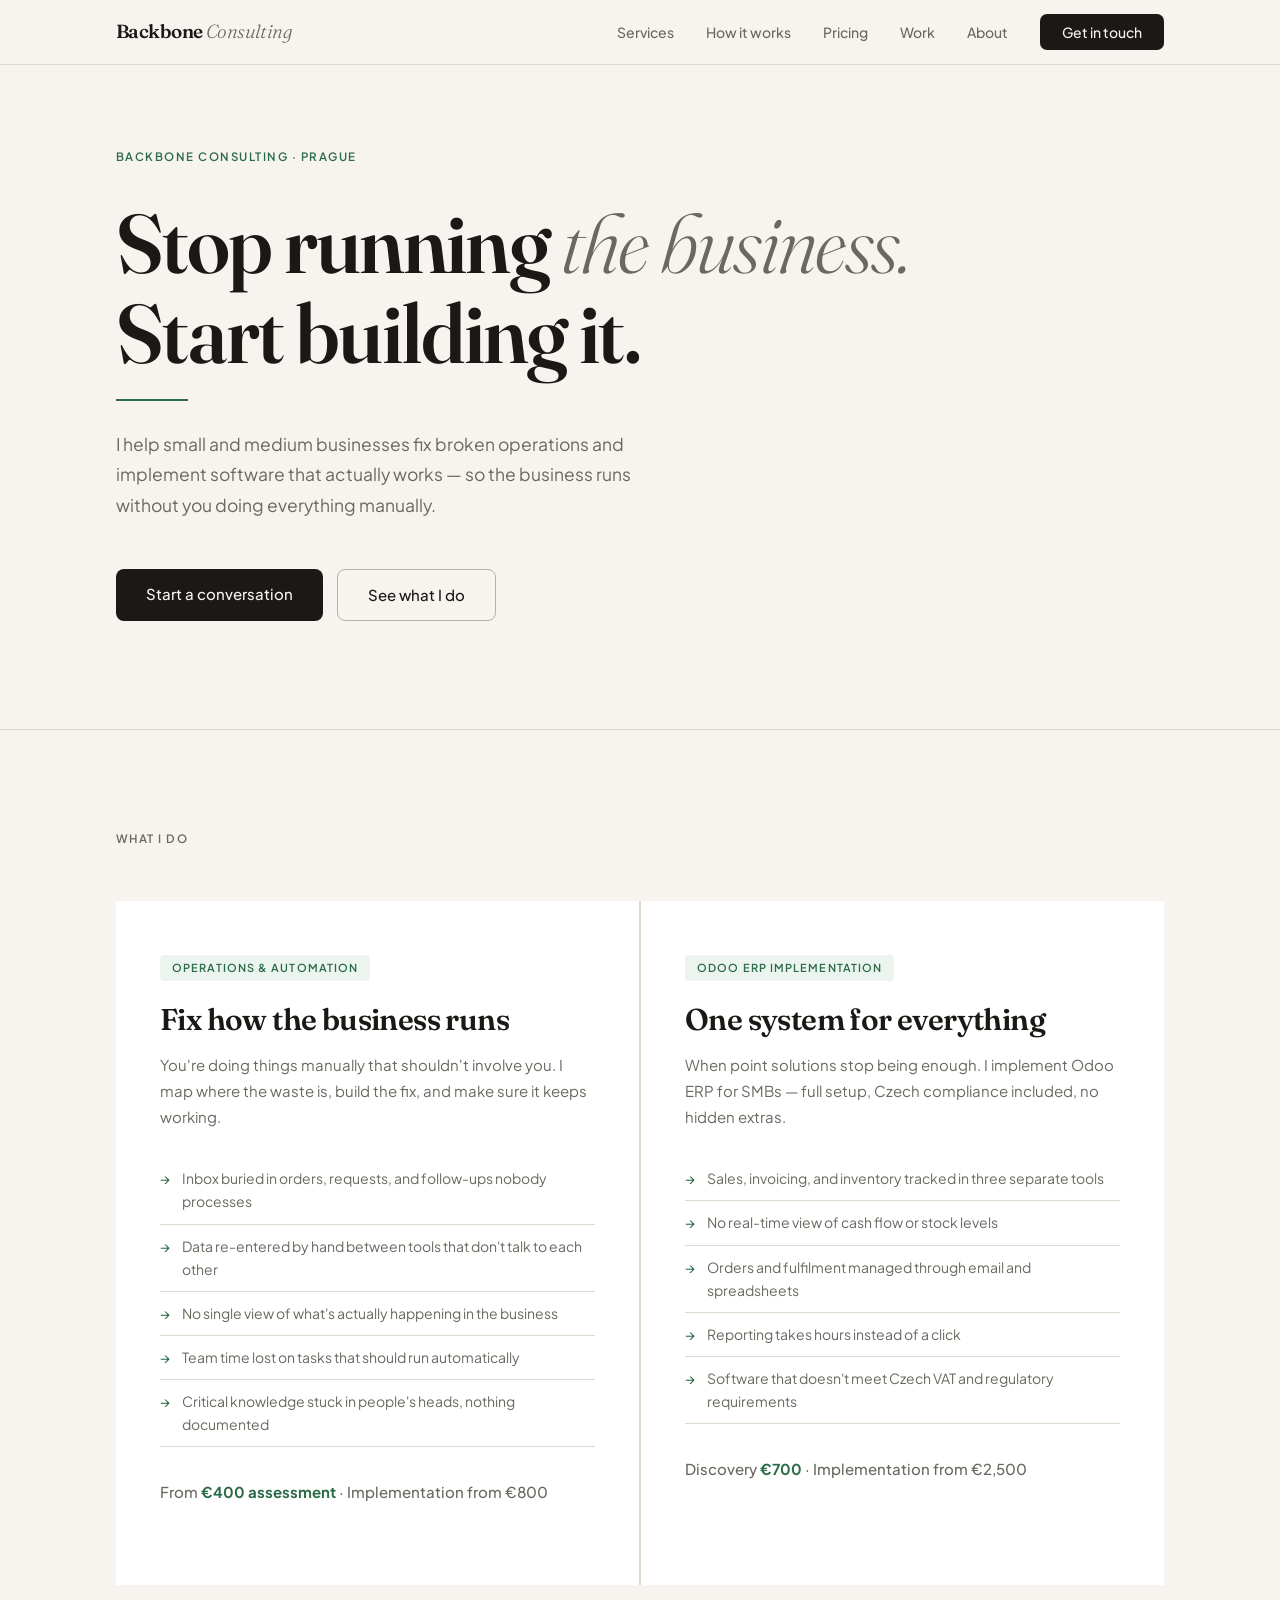
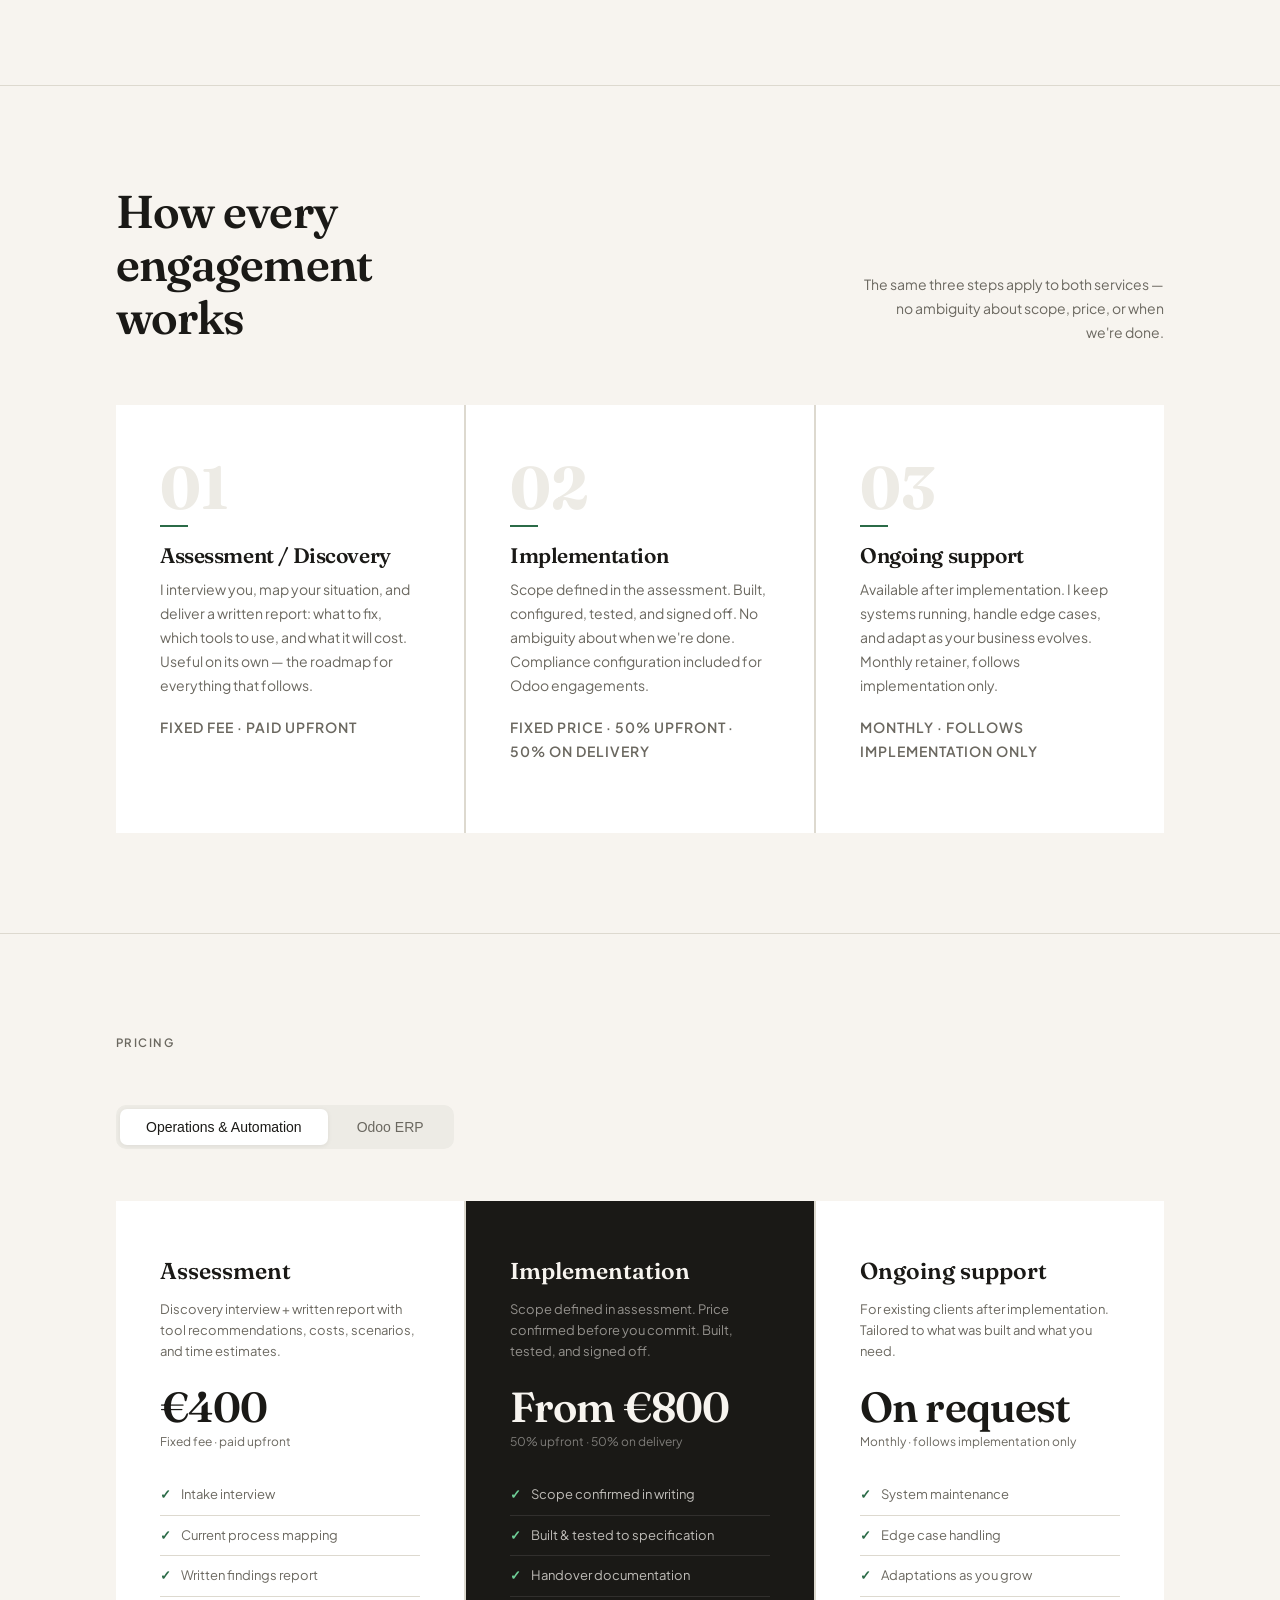
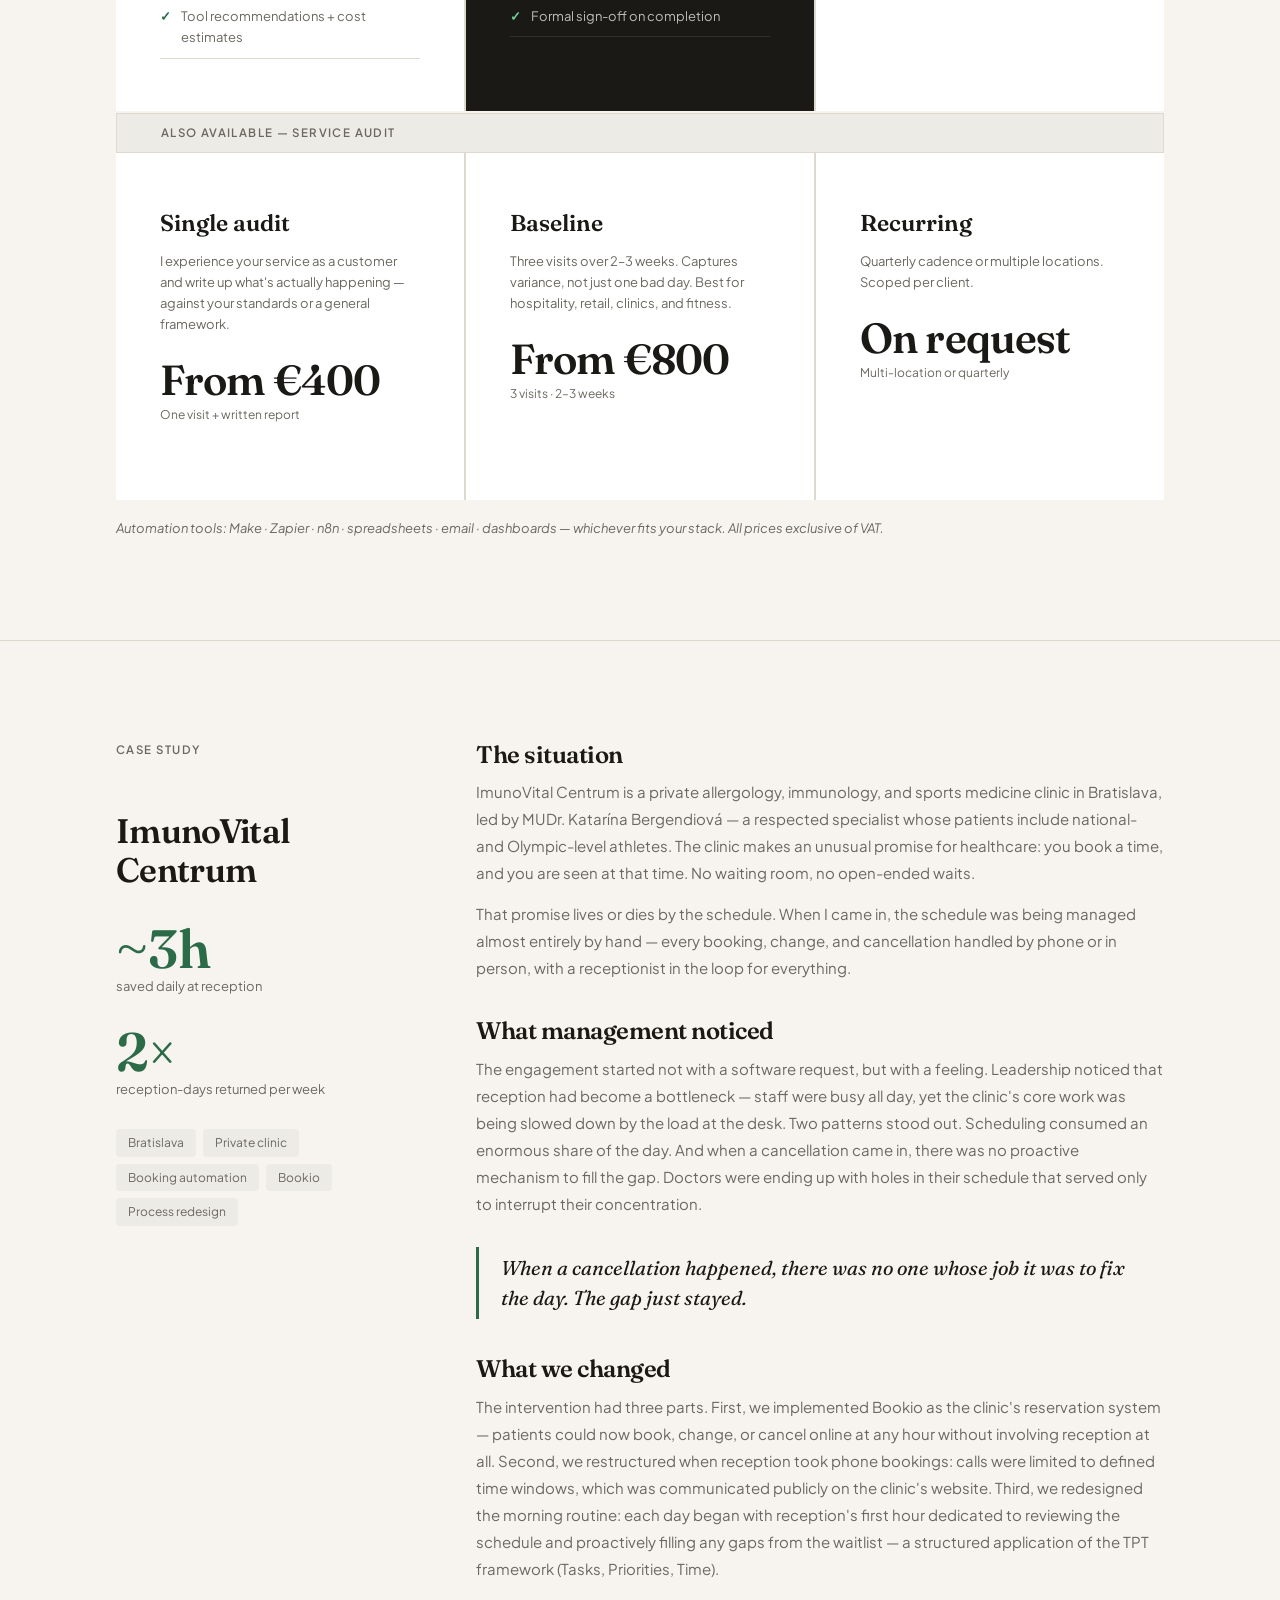
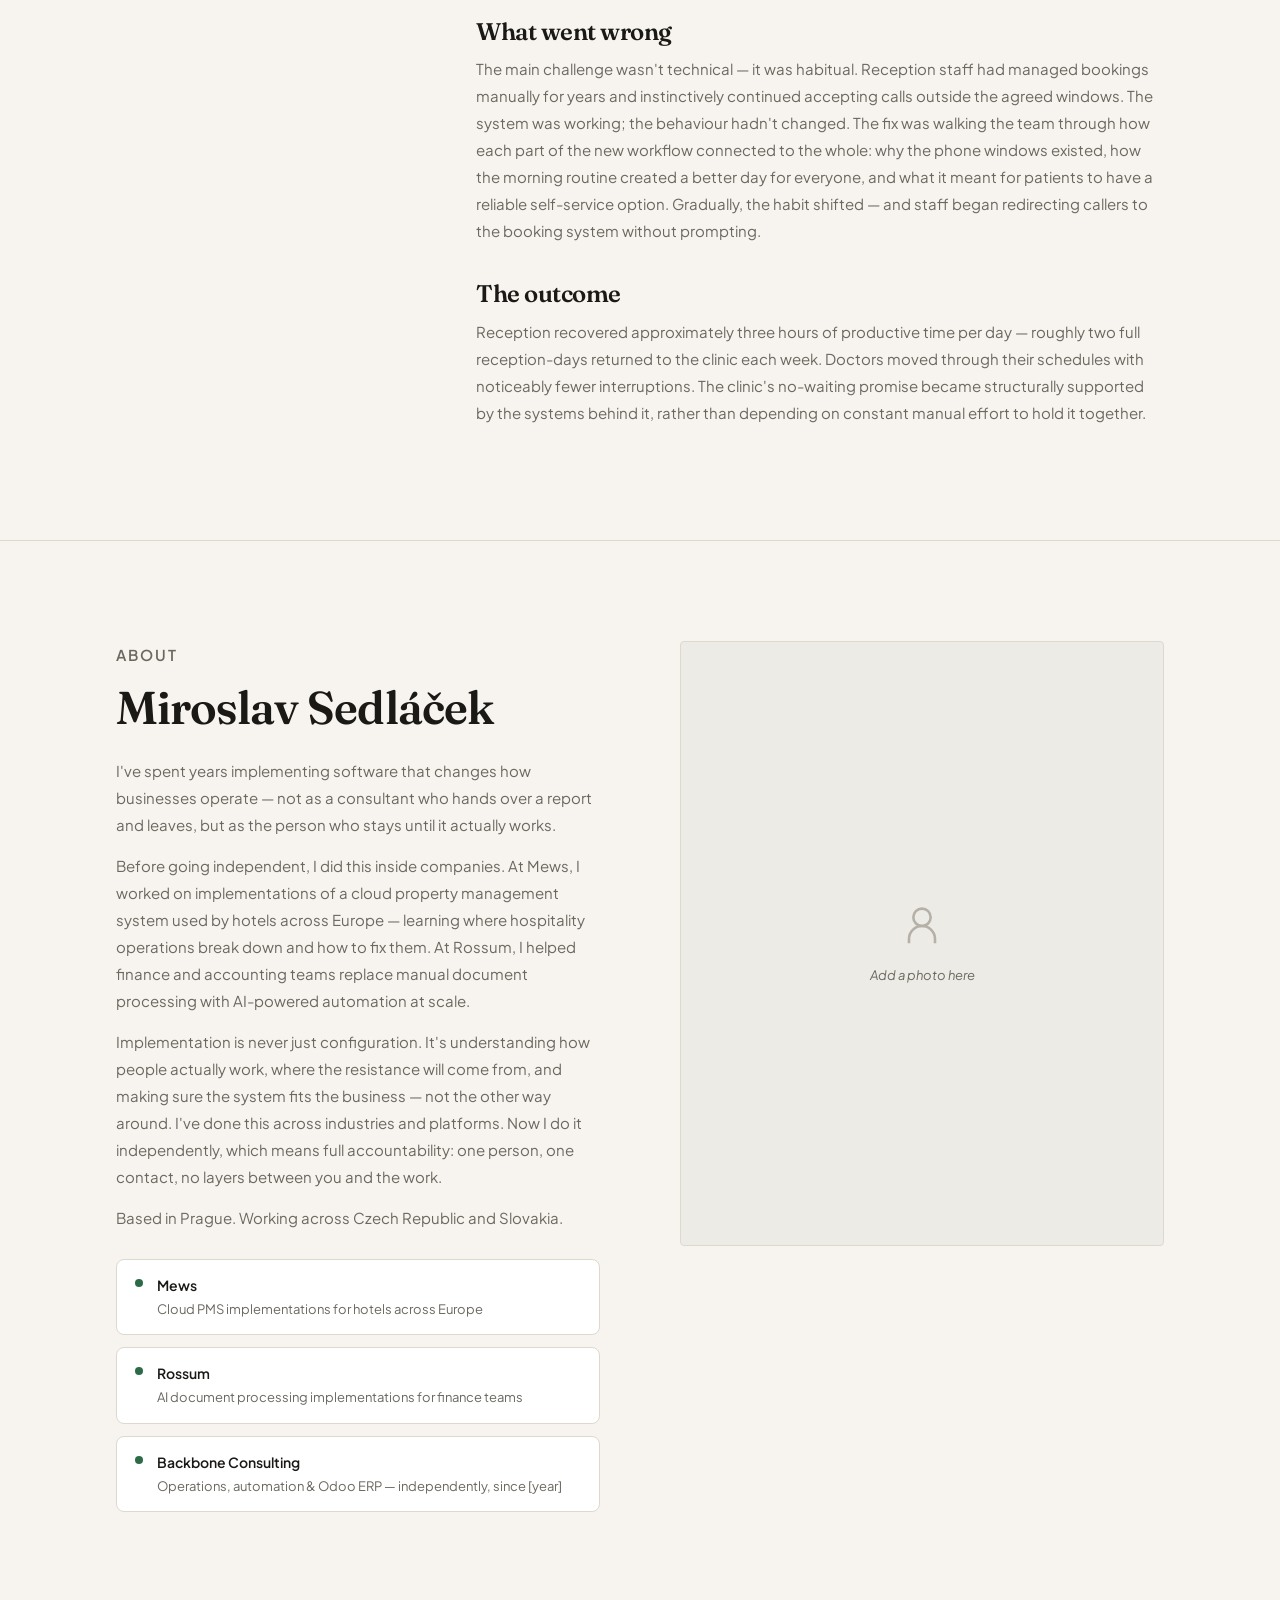
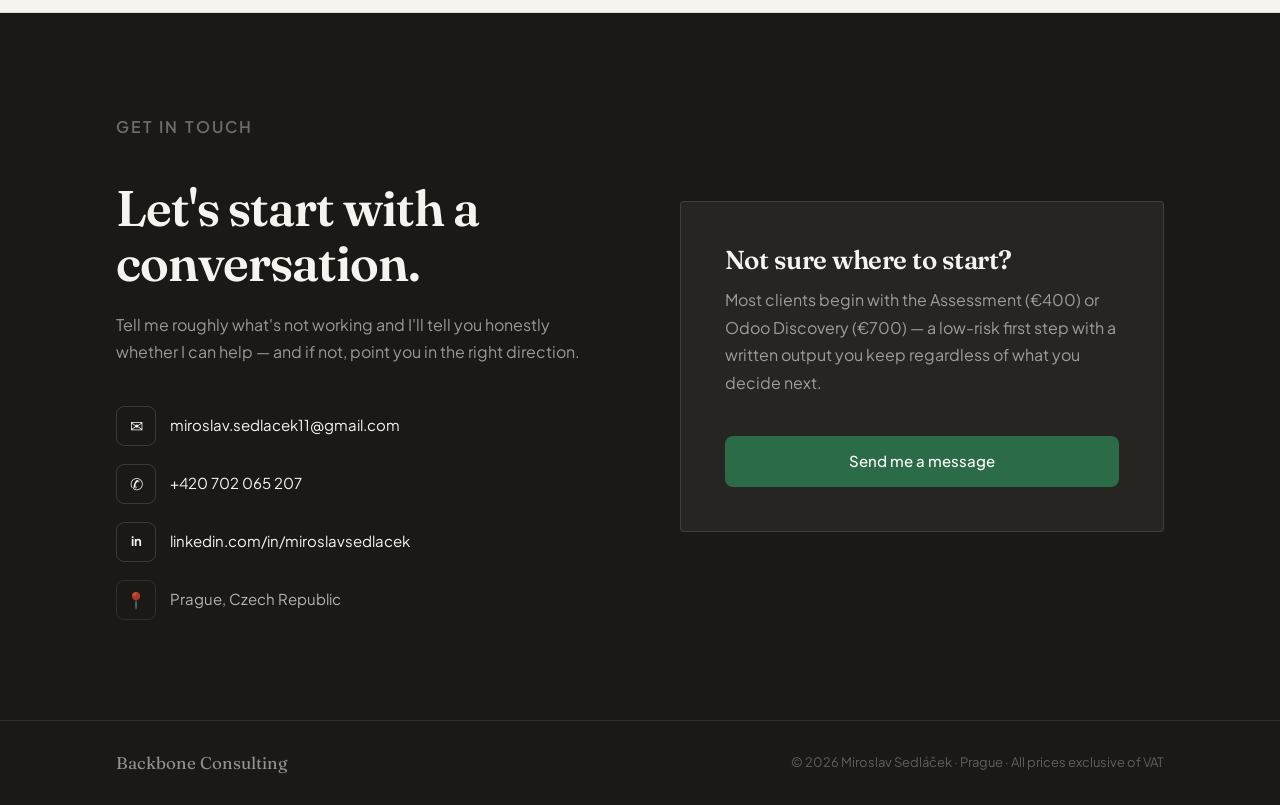
==== index.html @ 85d680ee "initial site" ====
<!DOCTYPE html>
<html lang="en">
<head>
  <meta charset="UTF-8">
  <meta name="viewport" content="width=device-width, initial-scale=1.0">
  <title>Backbone Consulting — Operations & Odoo ERP | Prague</title>
  <meta name="description" content="Miroslav Sedláček helps small and medium businesses fix broken operations and implement Odoo ERP. Prague-based, fixed pricing, full accountability.">
  <meta name="keywords" content="Odoo implementace, Odoo ERP, Praha, automation consulting, business operations, Czech Republic">

  <link rel="preconnect" href="https://fonts.googleapis.com">
  <link rel="preconnect" href="https://fonts.gstatic.com" crossorigin>
  <link href="https://fonts.googleapis.com/css2?family=Fraunces:ital,opsz,wght@0,9..144,300;0,9..144,400;0,9..144,600;0,9..144,700;1,9..144,300;1,9..144,400&family=Plus+Jakarta+Sans:wght@300;400;500;600&display=swap" rel="stylesheet">

  <style>
    :root {
      --bg:            #F7F4EF;
      --surface:       #FFFFFF;
      --surface-alt:   #EDEBE5;
      --text:          #1A1916;
      --text-muted:    #6B6860;
      --accent:        #2B6B47;
      --accent-dark:   #1E4E33;
      --accent-light:  #EBF4EF;
      --border:        #DDD9CF;
      --border-strong: #B5B1A8;
    }

    *, *::before, *::after { box-sizing: border-box; margin: 0; padding: 0; }
    html { scroll-behavior: smooth; }

    body {
      font-family: 'Plus Jakarta Sans', sans-serif;
      background: var(--bg);
      color: var(--text);
      font-size: 16px;
      line-height: 1.65;
      -webkit-font-smoothing: antialiased;
    }

    h1, h2, h3, h4 {
      font-family: 'Fraunces', Georgia, serif;
      font-weight: 600;
      line-height: 1.15;
      letter-spacing: -0.02em;
    }

    a { color: inherit; text-decoration: none; }

    .container {
      max-width: 1120px;
      margin: 0 auto;
      padding: 0 36px;
    }

    /* ── NAV ── */
    nav {
      position: fixed;
      top: 0; left: 0; right: 0;
      z-index: 200;
      background: rgba(247,244,239,0.9);
      backdrop-filter: blur(14px);
      -webkit-backdrop-filter: blur(14px);
      border-bottom: 1px solid var(--border);
    }
    .nav-inner {
      display: flex;
      align-items: center;
      justify-content: space-between;
      height: 64px;
    }
    .nav-logo {
      font-family: 'Fraunces', serif;
      font-size: 19px;
      font-weight: 600;
      letter-spacing: -0.03em;
    }
    .nav-logo em {
      font-style: italic;
      font-weight: 300;
      color: var(--text-muted);
    }
    .nav-links {
      display: flex;
      align-items: center;
      gap: 32px;
      list-style: none;
    }
    .nav-links a {
      font-size: 14px;
      font-weight: 500;
      color: var(--text-muted);
      transition: color .18s;
    }
    .nav-links a:hover { color: var(--accent); }
    .nav-cta {
      background: var(--text);
      color: var(--bg) !important;
      padding: 9px 22px;
      border-radius: 7px;
      font-weight: 500 !important;
      transition: background .18s !important;
    }
    .nav-cta:hover { background: var(--accent) !important; color: #fff !important; }

    /* ── HERO ── */
    .hero {
      padding: 148px 0 108px;
    }
    .eyebrow {
      font-size: 11.5px;
      font-weight: 600;
      letter-spacing: .13em;
      text-transform: uppercase;
      color: var(--accent);
      margin-bottom: 32px;
    }
    .hero h1 {
      font-size: clamp(46px, 6.5vw, 84px);
      max-width: 860px;
      margin-bottom: 20px;
      line-height: 1.08;
    }
    .hero h1 em {
      font-style: italic;
      font-weight: 300;
      color: var(--text-muted);
    }
    .hero-rule {
      width: 72px; height: 2px;
      background: var(--accent);
      margin-bottom: 28px;
    }
    .hero-sub {
      font-size: 17.5px;
      color: var(--text-muted);
      max-width: 560px;
      line-height: 1.75;
      margin-bottom: 48px;
    }
    .hero-actions { display: flex; gap: 14px; flex-wrap: wrap; }

    .btn {
      display: inline-block;
      padding: 13px 30px;
      border-radius: 8px;
      font-size: 15px;
      font-weight: 500;
      transition: transform .15s, background .18s, border-color .18s, color .18s;
    }
    .btn:hover { transform: translateY(-1px); }
    .btn-dark {
      background: var(--text);
      color: var(--bg);
    }
    .btn-dark:hover { background: var(--accent); color: #fff; }
    .btn-outline {
      border: 1px solid var(--border-strong);
      color: var(--text);
    }
    .btn-outline:hover { border-color: var(--accent); color: var(--accent); }

    /* ── SECTION HELPERS ── */
    .section { padding: 100px 0; border-top: 1px solid var(--border); }
    .section-label {
      font-size: 11.5px;
      font-weight: 600;
      letter-spacing: .13em;
      text-transform: uppercase;
      color: var(--text-muted);
      margin-bottom: 52px;
    }
    .grid-line {
      display: grid;
      gap: 2px;
      background: var(--border);
    }
    .cell {
      background: var(--surface);
      padding: 52px 44px;
    }

    /* ── SERVICES ── */
    .services-grid { grid-template-columns: 1fr 1fr; }

    .service-badge {
      display: inline-block;
      font-size: 11px;
      font-weight: 600;
      letter-spacing: .1em;
      text-transform: uppercase;
      color: var(--accent);
      background: var(--accent-light);
      padding: 4px 12px;
      border-radius: 4px;
      margin-bottom: 22px;
    }
    .service-card h2 {
      font-size: 30px;
      margin-bottom: 14px;
    }
    .service-card > p {
      color: var(--text-muted);
      font-size: 15px;
      line-height: 1.72;
      margin-bottom: 28px;
    }
    .problem-list { list-style: none; margin-bottom: 32px; }
    .problem-list li {
      font-size: 14px;
      color: var(--text-muted);
      padding: 10px 0;
      border-bottom: 1px solid var(--border);
      display: flex;
      gap: 12px;
    }
    .problem-list li::before {
      content: '→';
      color: var(--accent);
      flex-shrink: 0;
    }
    .service-from {
      font-size: 15px;
      font-weight: 500;
    }
    .service-from strong { color: var(--accent); }

    /* ── HOW ── */
    .how-header {
      display: flex;
      justify-content: space-between;
      align-items: flex-end;
      margin-bottom: 60px;
      gap: 48px;
    }
    .how-header h2 { font-size: 46px; max-width: 380px; }
    .how-header p {
      font-size: 14px;
      color: var(--text-muted);
      max-width: 300px;
      text-align: right;
      line-height: 1.7;
    }
    .steps-grid { grid-template-columns: repeat(3, 1fr); }
    .step-num {
      font-family: 'Fraunces', serif;
      font-size: 60px;
      font-weight: 700;
      color: var(--surface-alt);
      line-height: 1;
      margin-bottom: 20px;
      position: relative;
    }
    .step-num::after {
      content: '';
      position: absolute;
      bottom: -10px; left: 0;
      width: 28px; height: 2px;
      background: var(--accent);
    }
    .step h3 { font-size: 21px; margin: 26px 0 10px; }
    .step p { font-size: 14px; color: var(--text-muted); line-height: 1.72; margin-bottom: 18px; }
    .step-meta {
      font-size: 11.5px;
      font-weight: 600;
      letter-spacing: .07em;
      text-transform: uppercase;
      color: var(--accent);
    }

    /* ── PRICING ── */
    .tabs {
      display: flex;
      gap: 3px;
      background: var(--surface-alt);
      padding: 4px;
      border-radius: 10px;
      width: fit-content;
      margin-bottom: 52px;
    }
    .tab {
      padding: 10px 26px;
      border-radius: 7px;
      font-size: 14px;
      font-weight: 500;
      cursor: pointer;
      border: none;
      background: transparent;
      color: var(--text-muted);
      transition: all .18s;
    }
    .tab.active {
      background: var(--surface);
      color: var(--text);
      box-shadow: 0 1px 5px rgba(0,0,0,.07);
    }
    .panel { display: none; }
    .panel.active { display: block; }

    /* Automation pricing */
    .auto-grid { grid-template-columns: repeat(3, 1fr); }
    .price-card-name {
      font-family: 'Fraunces', serif;
      font-size: 23px;
      font-weight: 600;
      margin-bottom: 8px;
    }
    .price-card-sub {
      font-size: 13px;
      color: var(--text-muted);
      line-height: 1.6;
      margin-bottom: 24px;
    }
    .price-big {
      font-family: 'Fraunces', serif;
      font-size: 42px;
      font-weight: 600;
      letter-spacing: -.02em;
      line-height: 1;
      margin-bottom: 4px;
    }
    .price-fine {
      font-size: 12px;
      color: var(--text-muted);
      margin-bottom: 24px;
    }
    .incl-list { list-style: none; font-size: 13px; }
    .incl-list li {
      padding: 9px 0;
      border-bottom: 1px solid var(--border);
      display: flex;
      gap: 10px;
      color: var(--text-muted);
    }
    .incl-list li::before {
      content: '✓';
      color: var(--accent);
      font-weight: 700;
      flex-shrink: 0;
    }
    /* Featured card (dark) */
    .card-dark {
      background: var(--text);
      color: var(--bg);
    }
    .card-dark .price-card-sub { color: rgba(247,244,239,.55); }
    .card-dark .price-fine { color: rgba(247,244,239,.45); }
    .card-dark .incl-list li { color: rgba(247,244,239,.75); border-color: rgba(247,244,239,.1); }
    .card-dark .incl-list li::before { color: #6FCF97; }

    /* Sub-section label strip */
    .strip {
      background: var(--surface-alt);
      padding: 10px 0 10px 44px;
      font-size: 11.5px;
      font-weight: 600;
      letter-spacing: .12em;
      text-transform: uppercase;
      color: var(--text-muted);
      border: 1px solid var(--border);
    }
    .strip + .grid-line { border-top: none; }

    /* Audit */
    .audit-grid { grid-template-columns: repeat(3, 1fr); }
    .audit-foot {
      font-size: 13px;
      color: var(--text-muted);
      font-style: italic;
      margin-top: 18px;
    }

    /* Odoo */
    .discovery-box {
      background: var(--surface);
      border: 1px solid var(--border);
      padding: 44px 48px;
      display: grid;
      grid-template-columns: 1fr auto;
      gap: 48px;
      align-items: center;
      margin-bottom: 2px;
    }
    .discovery-box h3 { font-size: 24px; margin-bottom: 10px; }
    .discovery-box p { font-size: 14px; color: var(--text-muted); line-height: 1.7; }
    .discovery-price { text-align: right; white-space: nowrap; }
    .discovery-price .price-big { color: var(--accent); }
    .discovery-credit { font-size: 12px; color: var(--text-muted); font-style: italic; margin-top: 4px; }

    /* Packages */
    .pkg-grid { grid-template-columns: repeat(4, 1fr); }
    .pkg { background: var(--surface); padding: 34px 26px; position: relative; }
    .pkg.popular {
      background: var(--accent);
      color: #fff;
    }
    .popular-pill {
      position: absolute;
      top: -1px; left: 26px;
      font-size: 10px; font-weight: 700;
      letter-spacing: .1em; text-transform: uppercase;
      background: var(--text); color: var(--bg);
      padding: 4px 10px;
    }
    .pkg-name {
      font-family: 'Fraunces', serif;
      font-size: 21px; font-weight: 600;
      margin-bottom: 4px;
    }
    .pkg-meta {
      font-size: 12px;
      color: var(--text-muted);
      margin-bottom: 20px;
    }
    .pkg.popular .pkg-meta { color: rgba(255,255,255,.65); }
    .pkg-price {
      font-family: 'Fraunces', serif;
      font-size: 34px; font-weight: 600;
      letter-spacing: -.02em;
      margin-bottom: 12px;
    }
    .pkg-desc { font-size: 13px; color: var(--text-muted); line-height: 1.62; }
    .pkg.popular .pkg-desc { color: rgba(255,255,255,.8); }

    /* Included */
    .included-box {
      background: var(--surface);
      border: 1px solid var(--border);
      border-top: none;
      padding: 36px 48px;
    }
    .included-box h4 {
      font-size: 11.5px; font-weight: 600;
      letter-spacing: .12em; text-transform: uppercase;
      color: var(--text-muted);
      margin-bottom: 22px;
    }
    .incl-grid { display: grid; grid-template-columns: repeat(3, 1fr); gap: 10px 36px; }
    .incl-item {
      font-size: 13.5px;
      display: flex; gap: 10px;
    }
    .incl-item::before { content: '✓'; color: var(--accent); font-weight: 700; flex-shrink: 0; }

    /* Retainer */
    .retainer-grid { grid-template-columns: repeat(3, 1fr); }
    .retainer-name { font-family: 'Fraunces', serif; font-size: 20px; margin-bottom: 4px; }
    .retainer-hours { font-size: 12px; color: var(--text-muted); margin-bottom: 16px; }
    .retainer-price {
      font-family: 'Fraunces', serif;
      font-size: 30px; font-weight: 600;
      color: var(--accent); line-height: 1;
    }
    .retainer-price sup { font-size: 16px; font-weight: 400; vertical-align: super; }
    .price-footnote {
      font-size: 13px; color: var(--text-muted);
      font-style: italic; margin-top: 18px;
    }

    /* ── CASE STUDY ── */
    .case-inner {
      display: grid;
      grid-template-columns: 280px 1fr;
      gap: 80px;
      align-items: start;
    }
    .case-meta { position: sticky; top: 88px; }
    .case-meta h2 { font-size: 34px; margin-bottom: 32px; }
    .stat-num {
      font-family: 'Fraunces', serif;
      font-size: 54px; font-weight: 600;
      color: var(--accent); line-height: 1;
    }
    .stat-lbl { font-size: 13px; color: var(--text-muted); margin-bottom: 28px; }
    .case-chips { display: flex; flex-wrap: wrap; gap: 7px; margin-top: 28px; }
    .chip {
      font-size: 12px;
      padding: 4px 12px;
      background: var(--surface-alt);
      border-radius: 4px;
      color: var(--text-muted);
    }
    .case-body h3 { font-size: 24px; margin: 36px 0 10px; }
    .case-body h3:first-child { margin-top: 0; }
    .case-body p { font-size: 15px; color: var(--text-muted); line-height: 1.8; margin-bottom: 14px; }
    .pullquote {
      border-left: 3px solid var(--accent);
      padding: 6px 22px;
      margin: 30px 0;
      font-family: 'Fraunces', serif;
      font-size: 20px; font-style: italic;
      color: var(--text); line-height: 1.5;
    }

    /* ── ABOUT ── */
    .about-inner {
      display: grid;
      grid-template-columns: 1fr 1fr;
      gap: 80px;
      align-items: start;
    }
    .about-inner h2 { font-size: 46px; margin-bottom: 22px; }
    .about-inner p { font-size: 15px; color: var(--text-muted); line-height: 1.8; margin-bottom: 14px; }
    .roles { display: flex; flex-direction: column; gap: 12px; margin-top: 28px; }
    .role {
      display: flex; gap: 14px;
      background: var(--surface);
      border: 1px solid var(--border);
      border-radius: 8px;
      padding: 14px 18px;
    }
    .role-dot {
      width: 8px; height: 8px;
      border-radius: 50%;
      background: var(--accent);
      flex-shrink: 0; margin-top: 5px;
    }
    .role-name { font-size: 14px; font-weight: 600; margin-bottom: 2px; }
    .role-desc { font-size: 13px; color: var(--text-muted); }
    .photo-placeholder {
      width: 100%; aspect-ratio: 4/5;
      background: var(--surface-alt);
      border: 1px solid var(--border);
      border-radius: 4px;
      display: flex; flex-direction: column;
      align-items: center; justify-content: center;
      gap: 12px;
    }
    .photo-placeholder p { font-size: 13px; color: var(--text-muted); font-style: italic; margin: 0; }

    /* ── CONTACT ── */
    .contact-section {
      padding: 100px 0;
      background: var(--text);
      color: var(--bg);
      border-top: 1px solid var(--border);
    }
    .contact-inner {
      display: grid;
      grid-template-columns: 1fr 1fr;
      gap: 80px;
    }
    .contact-inner h2 {
      font-size: 50px;
      color: var(--bg);
      margin-bottom: 20px;
      line-height: 1.1;
    }
    .contact-inner > div > p {
      font-size: 16px;
      color: rgba(247,244,239,.58);
      line-height: 1.72;
      margin-bottom: 40px;
    }
    .contact-links { display: flex; flex-direction: column; gap: 18px; }
    .clink {
      display: flex; gap: 14px; align-items: center;
      font-size: 15px; color: var(--bg);
      transition: opacity .18s;
    }
    .clink:hover { opacity: .65; }
    .cicon {
      width: 40px; height: 40px;
      border: 1px solid rgba(247,244,239,.14);
      border-radius: 8px;
      display: flex; align-items: center; justify-content: center;
      font-size: 16px; flex-shrink: 0;
    }
    .contact-cta {
      background: rgba(247,244,239,.055);
      border: 1px solid rgba(247,244,239,.12);
      border-radius: 4px;
      padding: 44px;
      height: fit-content;
      align-self: center;
    }
    .contact-cta h3 {
      font-family: 'Fraunces', serif;
      font-size: 26px; font-weight: 600;
      color: var(--bg); margin-bottom: 10px;
    }
    .contact-cta p {
      font-size: 14px;
      color: rgba(247,244,239,.48);
      line-height: 1.7; margin-bottom: 26px;
    }
    .btn-green {
      display: block;
      background: var(--accent);
      color: #fff;
      padding: 13px 0;
      text-align: center;
      border-radius: 8px;
      font-size: 15px; font-weight: 500;
      transition: background .18s, transform .15s;
    }
    .btn-green:hover { background: #2D8055; transform: translateY(-1px); }

    /* ── FOOTER ── */
    footer {
      background: var(--text);
      border-top: 1px solid rgba(247,244,239,.09);
      padding: 28px 0;
    }
    .footer-inner {
      display: flex;
      justify-content: space-between;
      align-items: center;
    }
    .footer-logo {
      font-family: 'Fraunces', serif;
      font-size: 17px;
      color: rgba(247,244,239,.55);
    }
    .footer-note {
      font-size: 13px;
      color: rgba(247,244,239,.32);
    }

    /* ── REVEAL ── */
    .reveal {
      opacity: 0;
      transform: translateY(22px);
      transition: opacity .55s ease, transform .55s ease;
    }
    .reveal.visible {
      opacity: 1;
      transform: translateY(0);
    }

    /* ── RESPONSIVE ── */
    @media (max-width: 960px) {
      .services-grid, .steps-grid, .auto-grid,
      .pkg-grid, .retainer-grid, .audit-grid { grid-template-columns: 1fr !important; }
      .case-inner, .about-inner, .contact-inner { grid-template-columns: 1fr; }
      .case-meta { position: static; }
      .discovery-box { grid-template-columns: 1fr; gap: 20px; }
      .discovery-price { text-align: left; }
      .incl-grid { grid-template-columns: 1fr 1fr; }
      .how-header { flex-direction: column; align-items: flex-start; }
      .how-header p { text-align: left; }
      nav .nav-links { display: none; }
    }

    @media (max-width: 600px) {
      .container { padding: 0 20px; }
      .hero { padding: 116px 0 80px; }
      .section { padding: 72px 0; }
      .cell { padding: 36px 28px; }
      .incl-grid { grid-template-columns: 1fr; }
    }
  </style>
</head>
<body>

<!-- ══ NAV ══ -->
<nav>
  <div class="container">
    <div class="nav-inner">
      <div class="nav-logo">Backbone <em>Consulting</em></div>
      <ul class="nav-links">
        <li><a href="#services">Services</a></li>
        <li><a href="#how">How it works</a></li>
        <li><a href="#pricing">Pricing</a></li>
        <li><a href="#case-study">Work</a></li>
        <li><a href="#about">About</a></li>
        <li><a href="#contact" class="nav-cta">Get in touch</a></li>
      </ul>
    </div>
  </div>
</nav>


<!-- ══ HERO ══ -->
<section class="hero" id="home">
  <div class="container">
    <p class="eyebrow">Backbone Consulting · Prague</p>
    <h1>Stop running <em>the business.</em><br>Start building it.</h1>
    <div class="hero-rule"></div>
    <p class="hero-sub">I help small and medium businesses fix broken operations and implement software that actually works — so the business runs without you doing everything manually.</p>
    <div class="hero-actions">
      <a href="#contact" class="btn btn-dark">Start a conversation</a>
      <a href="#services" class="btn btn-outline">See what I do</a>
    </div>
  </div>
</section>


<!-- ══ SERVICES ══ -->
<section class="section" id="services">
  <div class="container">
    <p class="section-label">What I do</p>
    <div class="grid-line services-grid">

      <!-- Automation -->
      <div class="cell service-card reveal">
        <span class="service-badge">Operations &amp; Automation</span>
        <h2>Fix how the business runs</h2>
        <p>You're doing things manually that shouldn't involve you. I map where the waste is, build the fix, and make sure it keeps working.</p>
        <ul class="problem-list">
          <li>Inbox buried in orders, requests, and follow-ups nobody processes</li>
          <li>Data re-entered by hand between tools that don't talk to each other</li>
          <li>No single view of what's actually happening in the business</li>
          <li>Team time lost on tasks that should run automatically</li>
          <li>Critical knowledge stuck in people's heads, nothing documented</li>
        </ul>
        <p class="service-from">From <strong>€400 assessment</strong> · Implementation from €800</p>
      </div>

      <!-- Odoo -->
      <div class="cell service-card reveal">
        <span class="service-badge">Odoo ERP Implementation</span>
        <h2>One system for everything</h2>
        <p>When point solutions stop being enough. I implement Odoo ERP for SMBs — full setup, Czech compliance included, no hidden extras.</p>
        <ul class="problem-list">
          <li>Sales, invoicing, and inventory tracked in three separate tools</li>
          <li>No real-time view of cash flow or stock levels</li>
          <li>Orders and fulfilment managed through email and spreadsheets</li>
          <li>Reporting takes hours instead of a click</li>
          <li>Software that doesn't meet Czech VAT and regulatory requirements</li>
        </ul>
        <p class="service-from">Discovery <strong>€700</strong> · Implementation from €2,500</p>
      </div>

    </div>
  </div>
</section>


<!-- ══ HOW IT WORKS ══ -->
<section class="section" id="how">
  <div class="container">
    <div class="how-header">
      <h2>How every engagement works</h2>
      <p>The same three steps apply to both services — no ambiguity about scope, price, or when we're done.</p>
    </div>
    <div class="grid-line steps-grid">
      <div class="cell step reveal">
        <div class="step-num">01</div>
        <h3>Assessment / Discovery</h3>
        <p>I interview you, map your situation, and deliver a written report: what to fix, which tools to use, and what it will cost. Useful on its own — the roadmap for everything that follows.</p>
        <p class="step-meta">Fixed fee · paid upfront</p>
      </div>
      <div class="cell step reveal">
        <div class="step-num">02</div>
        <h3>Implementation</h3>
        <p>Scope defined in the assessment. Built, configured, tested, and signed off. No ambiguity about when we're done. Compliance configuration included for Odoo engagements.</p>
        <p class="step-meta">Fixed price · 50% upfront · 50% on delivery</p>
      </div>
      <div class="cell step reveal">
        <div class="step-num">03</div>
        <h3>Ongoing support</h3>
        <p>Available after implementation. I keep systems running, handle edge cases, and adapt as your business evolves. Monthly retainer, follows implementation only.</p>
        <p class="step-meta">Monthly · follows implementation only</p>
      </div>
    </div>
  </div>
</section>


<!-- ══ PRICING ══ -->
<section class="section" id="pricing">
  <div class="container">
    <p class="section-label">Pricing</p>

    <div class="tabs">
      <button class="tab active" onclick="showTab('auto', this)">Operations &amp; Automation</button>
      <button class="tab" onclick="showTab('odoo', this)">Odoo ERP</button>
    </div>

    <!-- AUTOMATION PANEL -->
    <div class="panel active" id="panel-auto">
      <div class="grid-line auto-grid">
        <div class="cell reveal">
          <div class="price-card-name">Assessment</div>
          <div class="price-card-sub">Discovery interview + written report with tool recommendations, costs, scenarios, and time estimates.</div>
          <div class="price-big">€400</div>
          <div class="price-fine">Fixed fee · paid upfront</div>
          <ul class="incl-list">
            <li>Intake interview</li>
            <li>Current process mapping</li>
            <li>Written findings report</li>
            <li>Tool recommendations + cost estimates</li>
          </ul>
        </div>
        <div class="cell card-dark reveal">
          <div class="price-card-name">Implementation</div>
          <div class="price-card-sub">Scope defined in assessment. Price confirmed before you commit. Built, tested, and signed off.</div>
          <div class="price-big">From €800</div>
          <div class="price-fine">50% upfront · 50% on delivery</div>
          <ul class="incl-list">
            <li>Scope confirmed in writing</li>
            <li>Built &amp; tested to specification</li>
            <li>Handover documentation</li>
            <li>Formal sign-off on completion</li>
          </ul>
        </div>
        <div class="cell reveal">
          <div class="price-card-name">Ongoing support</div>
          <div class="price-card-sub">For existing clients after implementation. Tailored to what was built and what you need.</div>
          <div class="price-big">On request</div>
          <div class="price-fine">Monthly · follows implementation only</div>
          <ul class="incl-list">
            <li>System maintenance</li>
            <li>Edge case handling</li>
            <li>Adaptations as you grow</li>
          </ul>
        </div>
      </div>

      <div style="height:2px;"></div>
      <div class="strip">Also available — Service Audit</div>
      <div class="grid-line audit-grid">
        <div class="cell reveal">
          <div class="price-card-name">Single audit</div>
          <div class="price-card-sub">I experience your service as a customer and write up what's actually happening — against your standards or a general framework.</div>
          <div class="price-big">From €400</div>
          <div class="price-fine">One visit + written report</div>
        </div>
        <div class="cell reveal">
          <div class="price-card-name">Baseline</div>
          <div class="price-card-sub">Three visits over 2–3 weeks. Captures variance, not just one bad day. Best for hospitality, retail, clinics, and fitness.</div>
          <div class="price-big">From €800</div>
          <div class="price-fine">3 visits · 2–3 weeks</div>
        </div>
        <div class="cell reveal">
          <div class="price-card-name">Recurring</div>
          <div class="price-card-sub">Quarterly cadence or multiple locations. Scoped per client.</div>
          <div class="price-big">On request</div>
          <div class="price-fine">Multi-location or quarterly</div>
        </div>
      </div>

      <p class="audit-foot">Automation tools: Make · Zapier · n8n · spreadsheets · email · dashboards — whichever fits your stack. All prices exclusive of VAT.</p>
    </div>

    <!-- ODOO PANEL -->
    <div class="panel" id="panel-odoo">

      <!-- Discovery -->
      <div class="discovery-box reveal">
        <div>
          <span class="service-badge" style="margin-bottom:16px; display:inline-block;">Step 1 — Discovery</span>
          <h3>Process mapping + Odoo recommendation report</h3>
          <p style="margin-top:10px;">Two working sessions with your team · full process map · module selection · regulatory requirements · Odoo licence recommendation · data migration assessment · implementation plan with timeline and total cost. Written report within one week.</p>
        </div>
        <div class="discovery-price">
          <div class="price-big">€700</div>
          <div class="discovery-credit">Credited in full if<br>implementation proceeds</div>
        </div>
      </div>

      <!-- Packages -->
      <div class="strip" style="margin-top:2px;">Step 2 — Implementation packages</div>
      <div class="grid-line pkg-grid">
        <div class="pkg reveal">
          <div class="pkg-name">Starter</div>
          <div class="pkg-meta">~30h · 1–2 modules · up to 5 users</div>
          <div class="pkg-price">€2,500</div>
          <div class="pkg-desc">CRM or invoicing. Proof of concept for businesses stepping up from spreadsheets.</div>
        </div>
        <div class="pkg popular reveal">
          <div class="popular-pill">Most common</div>
          <div class="pkg-name">Standard</div>
          <div class="pkg-meta">~80h · 3–4 modules · up to 15 users</div>
          <div class="pkg-price">€6,500</div>
          <div class="pkg-desc">Sales + invoicing + inventory + accounting. The typical Czech SMB implementation.</div>
        </div>
        <div class="pkg reveal">
          <div class="pkg-name">Advanced</div>
          <div class="pkg-meta">~150h · 5+ modules · up to 30 users</div>
          <div class="pkg-price">€12,000</div>
          <div class="pkg-desc">Multi-department, data migration from existing system, one integration included.</div>
        </div>
        <div class="pkg reveal">
          <div class="pkg-name">Custom</div>
          <div class="pkg-meta">250h+ · complex scope</div>
          <div class="pkg-price">On request</div>
          <div class="pkg-desc">Multi-entity or complex workflows. Discovery required before pricing.</div>
        </div>
      </div>

      <!-- Included -->
      <div class="included-box">
        <h4>Included in every package</h4>
        <div class="incl-grid">
          <div class="incl-item">VAT &amp; regulatory compliance configuration</div>
          <div class="incl-item">Bank &amp; payment format integrations</div>
          <div class="incl-item">Go-live support (first 2 weeks)</div>
          <div class="incl-item">Data import (customers, products, invoices)</div>
          <div class="incl-item">User training sessions</div>
          <div class="incl-item">Odoo Enterprise licence guidance</div>
        </div>
      </div>

      <!-- Retainer -->
      <div class="strip" style="margin-top:24px;">Step 3 — Support retainer</div>
      <div class="grid-line retainer-grid">
        <div class="cell reveal">
          <div class="retainer-name">Light</div>
          <div class="retainer-hours">4h/month · questions &amp; small fixes</div>
          <div class="retainer-price">€400<sup>/mo</sup></div>
        </div>
        <div class="cell reveal">
          <div class="retainer-name">Standard</div>
          <div class="retainer-hours">8h/month · monthly check-in + tweaks</div>
          <div class="retainer-price">€700<sup>/mo</sup></div>
        </div>
        <div class="cell reveal">
          <div class="retainer-name">Active</div>
          <div class="retainer-hours">16h/month · ongoing support + customisation</div>
          <div class="retainer-price">€1,200<sup>/mo</sup></div>
        </div>
      </div>

      <p class="price-footnote">Hours are monthly and do not roll over. Overages billed at €85/hour. 6-month minimum commitment. Odoo Enterprise licence sold separately. All prices exclusive of VAT.</p>
    </div>

  </div>
</section>


<!-- ══ CASE STUDY ══ -->
<section class="section" id="case-study">
  <div class="container">
    <div class="case-inner">

      <div class="case-meta">
        <p class="section-label">Case study</p>
        <h2>ImunoVital Centrum</h2>
        <div class="stat-num">~3h</div>
        <div class="stat-lbl">saved daily at reception</div>
        <div class="stat-num">2×</div>
        <div class="stat-lbl">reception-days returned per week</div>
        <div class="case-chips">
          <span class="chip">Bratislava</span>
          <span class="chip">Private clinic</span>
          <span class="chip">Booking automation</span>
          <span class="chip">Bookio</span>
          <span class="chip">Process redesign</span>
        </div>
      </div>

      <div class="case-body reveal">
        <h3>The situation</h3>
        <p>ImunoVital Centrum is a private allergology, immunology, and sports medicine clinic in Bratislava, led by MUDr. Katarína Bergendiová — a respected specialist whose patients include national- and Olympic-level athletes. The clinic makes an unusual promise for healthcare: you book a time, and you are seen at that time. No waiting room, no open-ended waits.</p>
        <p>That promise lives or dies by the schedule. When I came in, the schedule was being managed almost entirely by hand — every booking, change, and cancellation handled by phone or in person, with a receptionist in the loop for everything.</p>

        <h3>What management noticed</h3>
        <p>The engagement started not with a software request, but with a feeling. Leadership noticed that reception had become a bottleneck — staff were busy all day, yet the clinic's core work was being slowed down by the load at the desk. Two patterns stood out. Scheduling consumed an enormous share of the day. And when a cancellation came in, there was no proactive mechanism to fill the gap. Doctors were ending up with holes in their schedule that served only to interrupt their concentration.</p>

        <div class="pullquote">When a cancellation happened, there was no one whose job it was to fix the day. The gap just stayed.</div>

        <h3>What we changed</h3>
        <p>The intervention had three parts. First, we implemented Bookio as the clinic's reservation system — patients could now book, change, or cancel online at any hour without involving reception at all. Second, we restructured when reception took phone bookings: calls were limited to defined time windows, which was communicated publicly on the clinic's website. Third, we redesigned the morning routine: each day began with reception's first hour dedicated to reviewing the schedule and proactively filling any gaps from the waitlist — a structured application of the TPT framework (Tasks, Priorities, Time).</p>

        <h3>What went wrong</h3>
        <p>The main challenge wasn't technical — it was habitual. Reception staff had managed bookings manually for years and instinctively continued accepting calls outside the agreed windows. The system was working; the behaviour hadn't changed. The fix was walking the team through how each part of the new workflow connected to the whole: why the phone windows existed, how the morning routine created a better day for everyone, and what it meant for patients to have a reliable self-service option. Gradually, the habit shifted — and staff began redirecting callers to the booking system without prompting.</p>

        <h3>The outcome</h3>
        <p>Reception recovered approximately three hours of productive time per day — roughly two full reception-days returned to the clinic each week. Doctors moved through their schedules with noticeably fewer interruptions. The clinic's no-waiting promise became structurally supported by the systems behind it, rather than depending on constant manual effort to hold it together.</p>
      </div>

    </div>
  </div>
</section>


<!-- ══ ABOUT ══ -->
<section class="section" id="about">
  <div class="container">
    <div class="about-inner">
      <div>
        <p class="section-label">About</p>
        <h2>Miroslav Sedláček</h2>
        <p>I've spent years implementing software that changes how businesses operate — not as a consultant who hands over a report and leaves, but as the person who stays until it actually works.</p>
        <p>Before going independent, I did this inside companies. At Mews, I worked on implementations of a cloud property management system used by hotels across Europe — learning where hospitality operations break down and how to fix them. At Rossum, I helped finance and accounting teams replace manual document processing with AI-powered automation at scale.</p>
        <p>Implementation is never just configuration. It's understanding how people actually work, where the resistance will come from, and making sure the system fits the business — not the other way around. I've done this across industries and platforms. Now I do it independently, which means full accountability: one person, one contact, no layers between you and the work.</p>
        <p>Based in Prague. Working across Czech Republic and Slovakia.</p>
        <!-- ⚠ PLACEHOLDER: Add your start year for Backbone below -->
        <div class="roles">
          <div class="role">
            <div class="role-dot"></div>
            <div>
              <div class="role-name">Mews</div>
              <div class="role-desc">Cloud PMS implementations for hotels across Europe</div>
            </div>
          </div>
          <div class="role">
            <div class="role-dot"></div>
            <div>
              <div class="role-name">Rossum</div>
              <div class="role-desc">AI document processing implementations for finance teams</div>
            </div>
          </div>
          <div class="role">
            <div class="role-dot"></div>
            <div>
              <div class="role-name">Backbone Consulting</div>
              <div class="role-desc">Operations, automation &amp; Odoo ERP — independently, since [year] <!-- update this --></div>
            </div>
          </div>
        </div>
      </div>

      <div class="photo-placeholder">
        <svg width="52" height="52" viewBox="0 0 24 24" fill="none" stroke="#B5B1A8" stroke-width="1.2">
          <circle cx="12" cy="8" r="4"/><path d="M6 20v-2a6 6 0 0 1 12 0v2"/>
        </svg>
        <p>Add a photo here</p>
      </div>
    </div>
  </div>
</section>


<!-- ══ CONTACT ══ -->
<section class="contact-section" id="contact">
  <div class="container">
    <div class="contact-inner">
      <div>
        <p class="section-label" style="color:rgba(247,244,239,.38);">Get in touch</p>
        <h2>Let's start with a conversation.</h2>
        <p>Tell me roughly what's not working and I'll tell you honestly whether I can help — and if not, point you in the right direction.</p>
        <div class="contact-links">
          <a href="mailto:miroslav.sedlacek11@gmail.com" class="clink">
            <div class="cicon">✉</div>
            miroslav.sedlacek11@gmail.com
          </a>
          <a href="tel:+420702065207" class="clink">
            <div class="cicon">✆</div>
            +420 702 065 207
          </a>
          <a href="https://linkedin.com/in/miroslavsedlacek" target="_blank" rel="noopener" class="clink">
            <div class="cicon" style="font-size:13px; font-weight:700;">in</div>
            linkedin.com/in/miroslavsedlacek
          </a>
          <div class="clink" style="cursor:default; opacity:.7;">
            <div class="cicon">📍</div>
            Prague, Czech Republic
          </div>
        </div>
      </div>

      <div class="contact-cta reveal">
        <h3>Not sure where to start?</h3>
        <p>Most clients begin with the Assessment (€400) or Odoo Discovery (€700) — a low-risk first step with a written output you keep regardless of what you decide next.</p>
        <a href="mailto:miroslav.sedlacek11@gmail.com?subject=Let%27s%20talk%20%E2%80%94%20Backbone%20Consulting" class="btn-green">Send me a message</a>
      </div>
    </div>
  </div>
</section>


<!-- ══ FOOTER ══ -->
<footer>
  <div class="container">
    <div class="footer-inner">
      <div class="footer-logo">Backbone Consulting</div>
      <div class="footer-note">© 2026 Miroslav Sedláček · Prague · All prices exclusive of VAT</div>
    </div>
  </div>
</footer>


<script>
  // Tab switching
  function showTab(id, btn) {
    document.querySelectorAll('.tab').forEach(t => t.classList.remove('active'));
    document.querySelectorAll('.panel').forEach(p => p.classList.remove('active'));
    btn.classList.add('active');
    document.getElementById('panel-' + id).classList.add('active');
    // Re-trigger reveals inside newly shown panel
    document.querySelectorAll('#panel-' + id + ' .reveal').forEach(el => {
      el.classList.add('visible');
    });
  }

  // Scroll reveal
  const io = new IntersectionObserver((entries) => {
    entries.forEach(e => {
      if (e.isIntersecting) e.target.classList.add('visible');
    });
  }, { threshold: 0.08 });

  document.querySelectorAll('.reveal').forEach(el => io.observe(el));
</script>

</body>
</html>
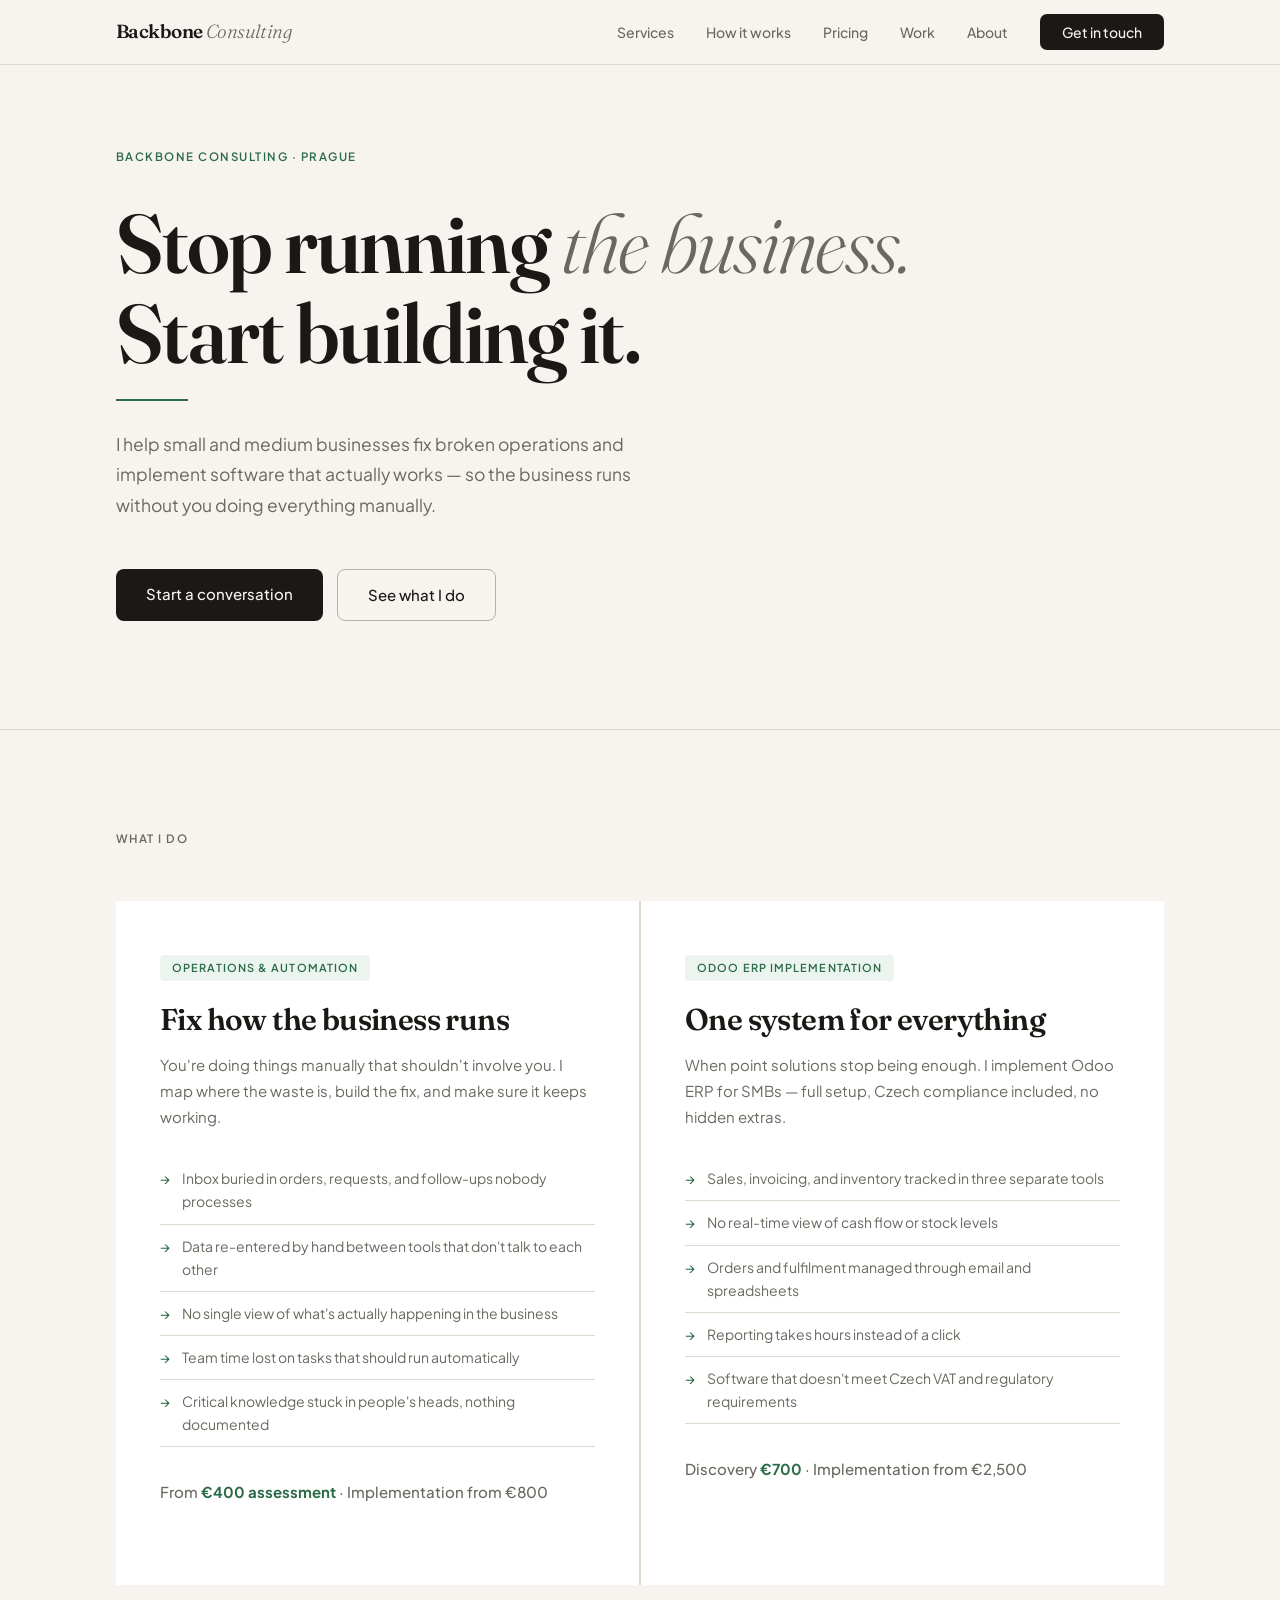
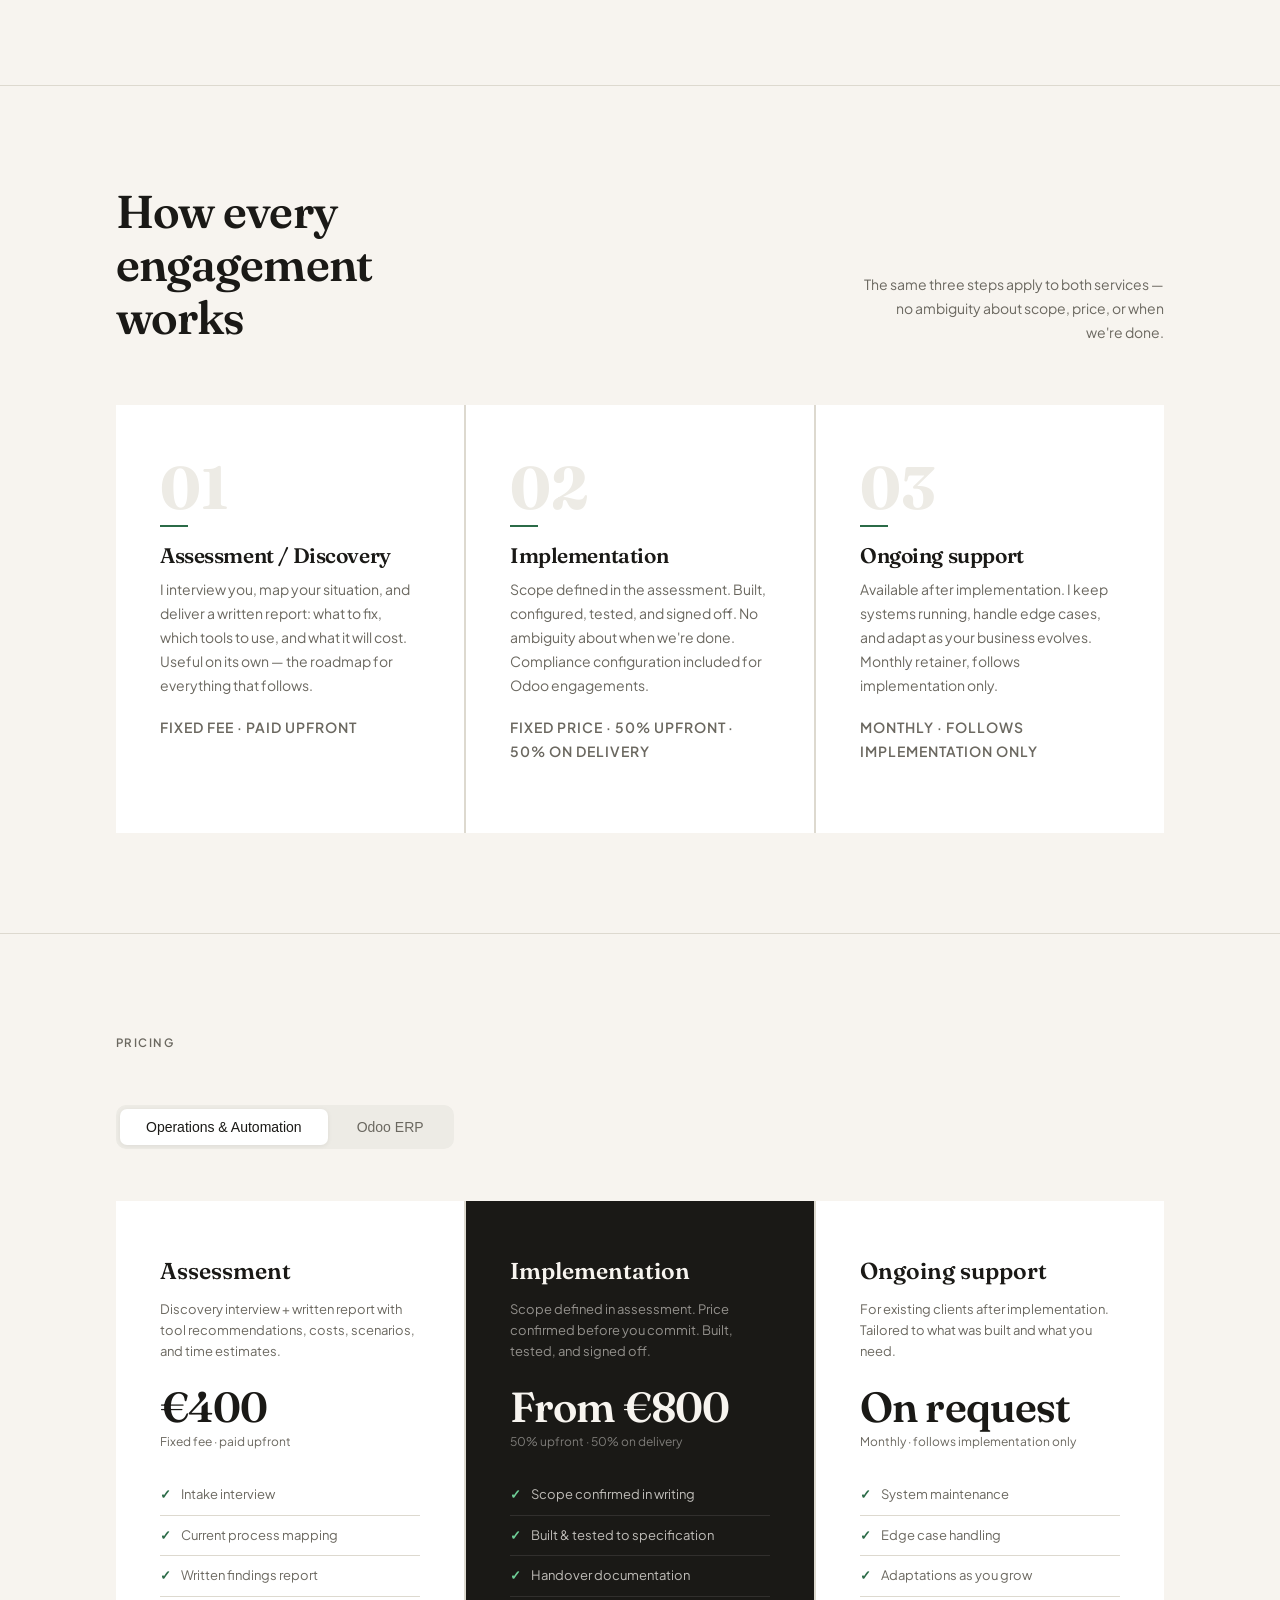
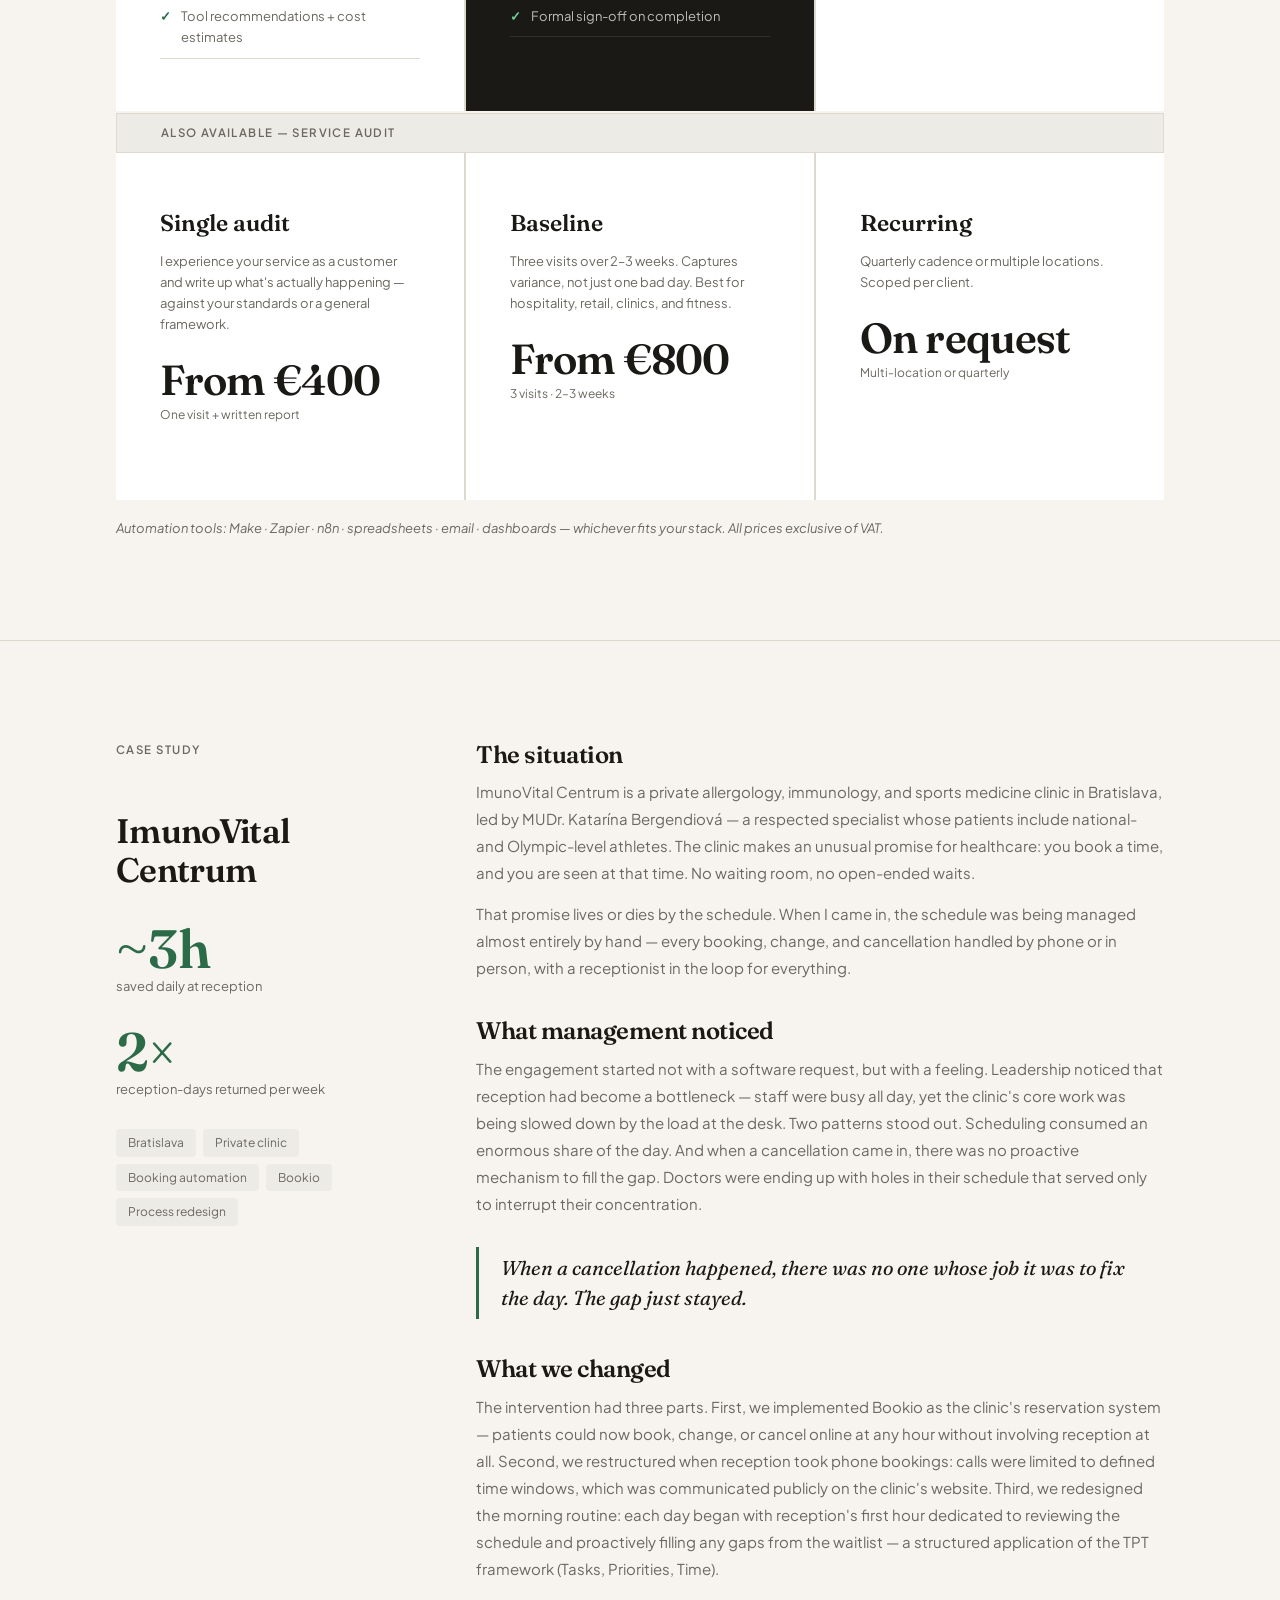
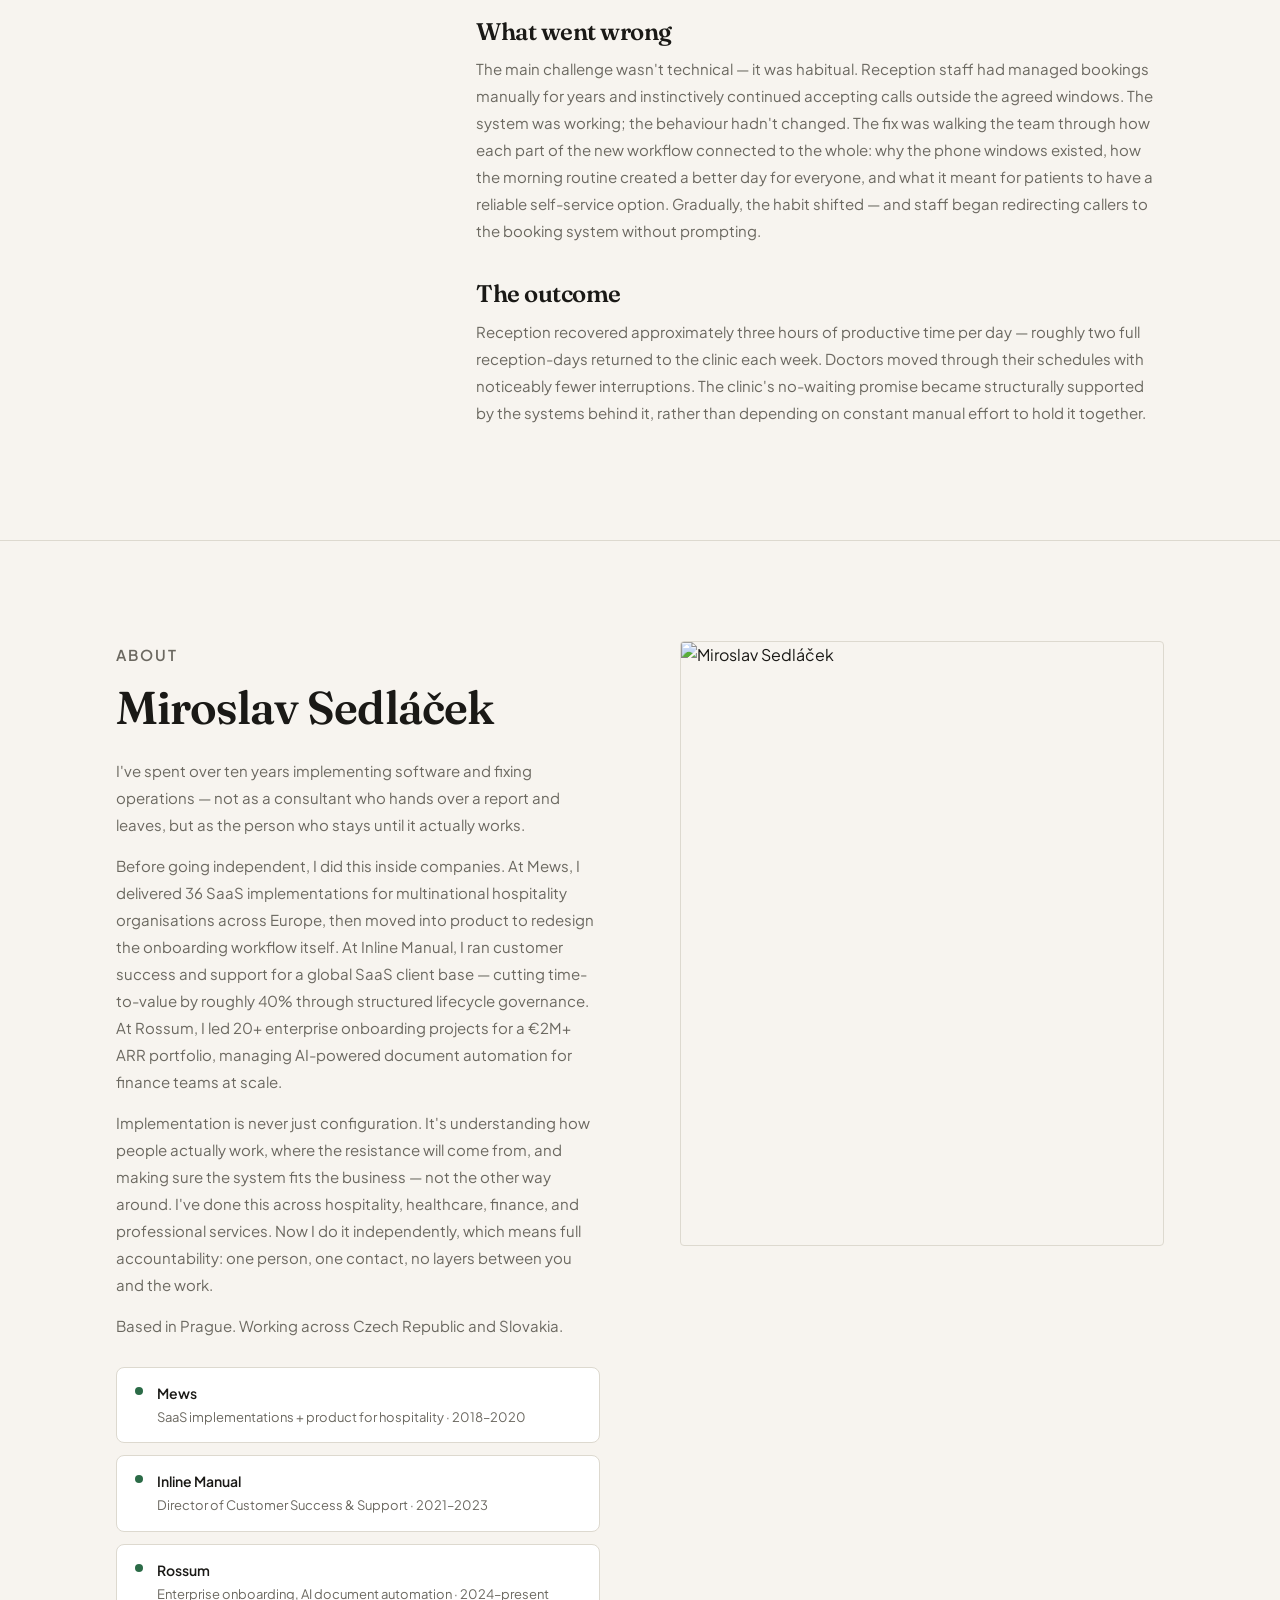
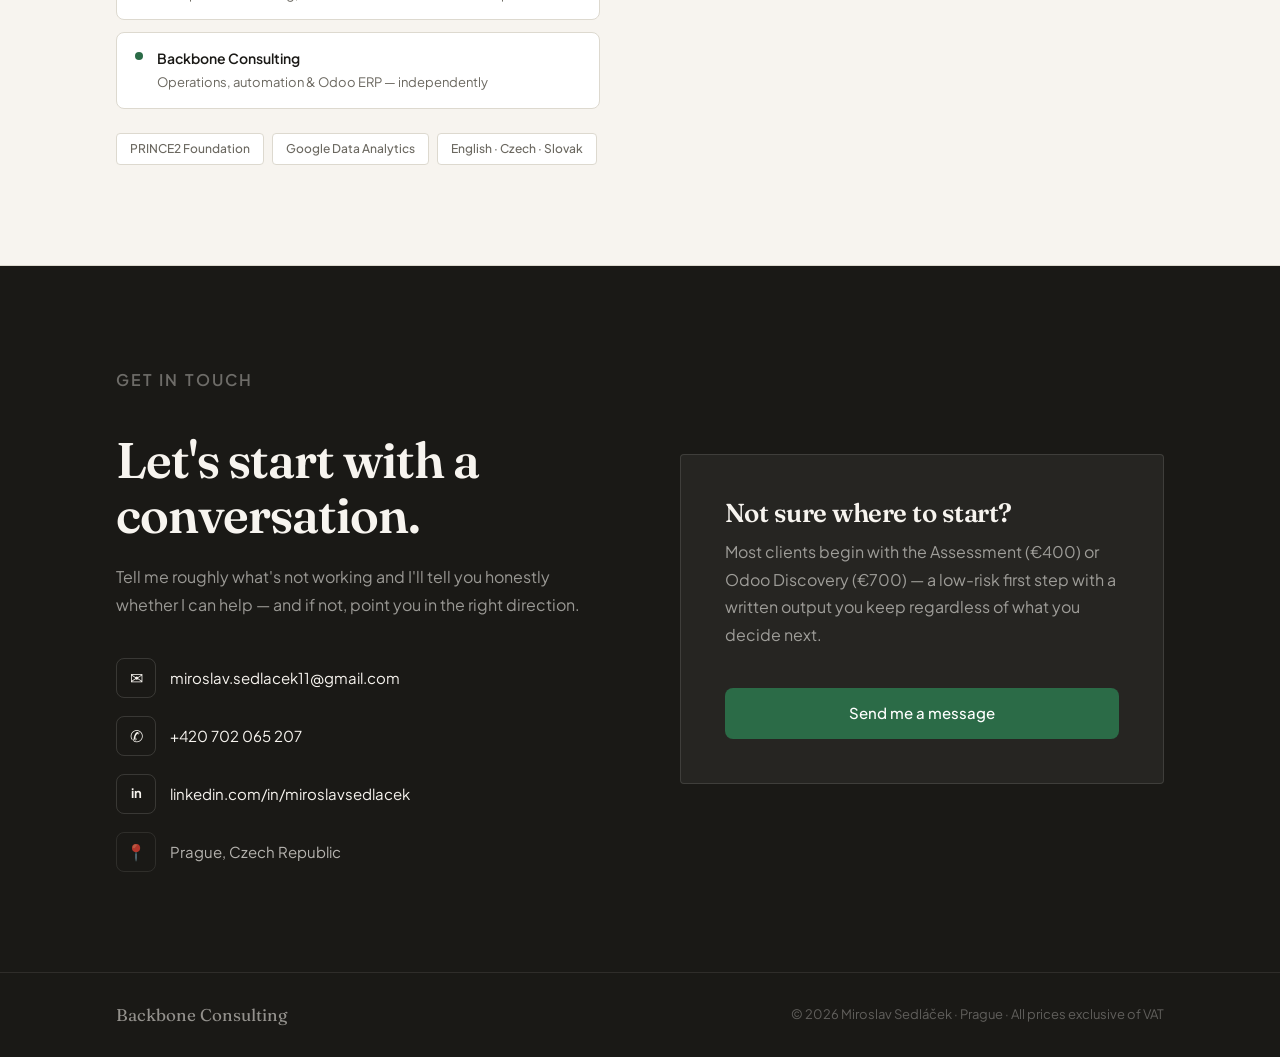
==== commit 76928d5e: "update about section" ====
--- a/index.html
+++ b/index.html
@@ -516,16 +516,30 @@
     }
     .role-name { font-size: 14px; font-weight: 600; margin-bottom: 2px; }
     .role-desc { font-size: 13px; color: var(--text-muted); }
-    .photo-placeholder {
-      width: 100%; aspect-ratio: 4/5;
-      background: var(--surface-alt);
+    .about-photo {
+      width: 100%;
+      aspect-ratio: 4/5;
+      object-fit: cover;
+      object-position: center top;
+      border-radius: 4px;
+      border: 1px solid var(--border);
+      display: block;
+    }
+    .about-certs {
+      display: flex;
+      flex-wrap: wrap;
+      gap: 8px;
+      margin-top: 24px;
+    }
+    .cert-chip {
+      font-size: 12px;
+      font-weight: 500;
+      padding: 5px 13px;
+      background: var(--surface);
       border: 1px solid var(--border);
       border-radius: 4px;
-      display: flex; flex-direction: column;
-      align-items: center; justify-content: center;
-      gap: 12px;
-    }
-    .photo-placeholder p { font-size: 13px; color: var(--text-muted); font-style: italic; margin: 0; }
+      color: var(--text-muted);
+    }
 
     /* ── CONTACT ── */
     .contact-section {
@@ -972,41 +986,49 @@
       <div>
         <p class="section-label">About</p>
         <h2>Miroslav Sedláček</h2>
-        <p>I've spent years implementing software that changes how businesses operate — not as a consultant who hands over a report and leaves, but as the person who stays until it actually works.</p>
-        <p>Before going independent, I did this inside companies. At Mews, I worked on implementations of a cloud property management system used by hotels across Europe — learning where hospitality operations break down and how to fix them. At Rossum, I helped finance and accounting teams replace manual document processing with AI-powered automation at scale.</p>
-        <p>Implementation is never just configuration. It's understanding how people actually work, where the resistance will come from, and making sure the system fits the business — not the other way around. I've done this across industries and platforms. Now I do it independently, which means full accountability: one person, one contact, no layers between you and the work.</p>
+        <p>I've spent over ten years implementing software and fixing operations — not as a consultant who hands over a report and leaves, but as the person who stays until it actually works.</p>
+        <p>Before going independent, I did this inside companies. At Mews, I delivered 36 SaaS implementations for multinational hospitality organisations across Europe, then moved into product to redesign the onboarding workflow itself. At Inline Manual, I ran customer success and support for a global SaaS client base — cutting time-to-value by roughly 40% through structured lifecycle governance. At Rossum, I led 20+ enterprise onboarding projects for a €2M+ ARR portfolio, managing AI-powered document automation for finance teams at scale.</p>
+        <p>Implementation is never just configuration. It's understanding how people actually work, where the resistance will come from, and making sure the system fits the business — not the other way around. I've done this across hospitality, healthcare, finance, and professional services. Now I do it independently, which means full accountability: one person, one contact, no layers between you and the work.</p>
         <p>Based in Prague. Working across Czech Republic and Slovakia.</p>
-        <!-- ⚠ PLACEHOLDER: Add your start year for Backbone below -->
         <div class="roles">
           <div class="role">
             <div class="role-dot"></div>
             <div>
               <div class="role-name">Mews</div>
-              <div class="role-desc">Cloud PMS implementations for hotels across Europe</div>
+              <div class="role-desc">SaaS implementations + product for hospitality · 2018–2020</div>
+            </div>
+          </div>
+          <div class="role">
+            <div class="role-dot"></div>
+            <div>
+              <div class="role-name">Inline Manual</div>
+              <div class="role-desc">Director of Customer Success &amp; Support · 2021–2023</div>
             </div>
           </div>
           <div class="role">
             <div class="role-dot"></div>
             <div>
               <div class="role-name">Rossum</div>
-              <div class="role-desc">AI document processing implementations for finance teams</div>
+              <div class="role-desc">Enterprise onboarding, AI document automation · 2024–present</div>
             </div>
           </div>
           <div class="role">
             <div class="role-dot"></div>
             <div>
               <div class="role-name">Backbone Consulting</div>
-              <div class="role-desc">Operations, automation &amp; Odoo ERP — independently, since [year] <!-- update this --></div>
+              <div class="role-desc">Operations, automation &amp; Odoo ERP — independently</div>
             </div>
           </div>
         </div>
-      </div>
-
-      <div class="photo-placeholder">
-        <svg width="52" height="52" viewBox="0 0 24 24" fill="none" stroke="#B5B1A8" stroke-width="1.2">
-          <circle cx="12" cy="8" r="4"/><path d="M6 20v-2a6 6 0 0 1 12 0v2"/>
-        </svg>
-        <p>Add a photo here</p>
+        <div class="about-certs">
+          <span class="cert-chip">PRINCE2 Foundation</span>
+          <span class="cert-chip">Google Data Analytics</span>
+          <span class="cert-chip">English · Czech · Slovak</span>
+        </div>
+      </div>
+
+      <div>
+        <img src="miroslav.jpg" alt="Miroslav Sedláček" class="about-photo">
       </div>
     </div>
   </div>
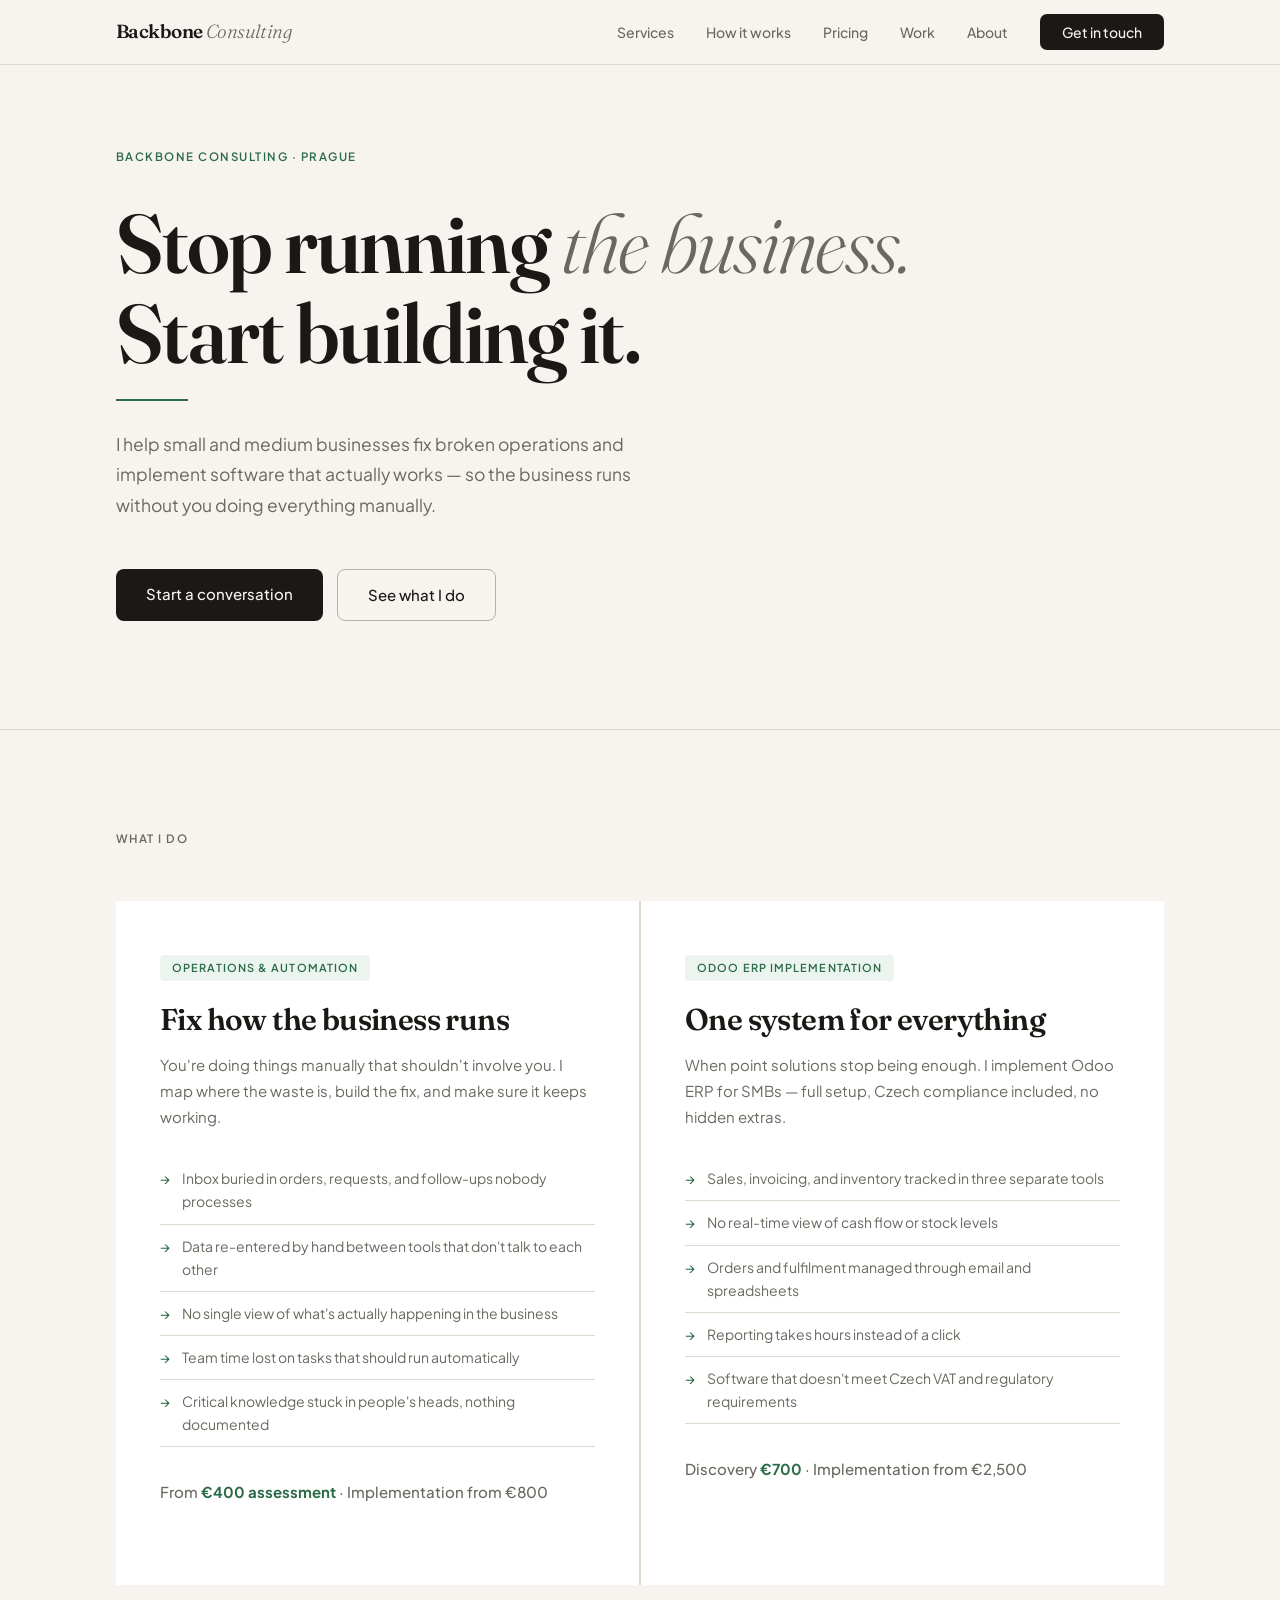
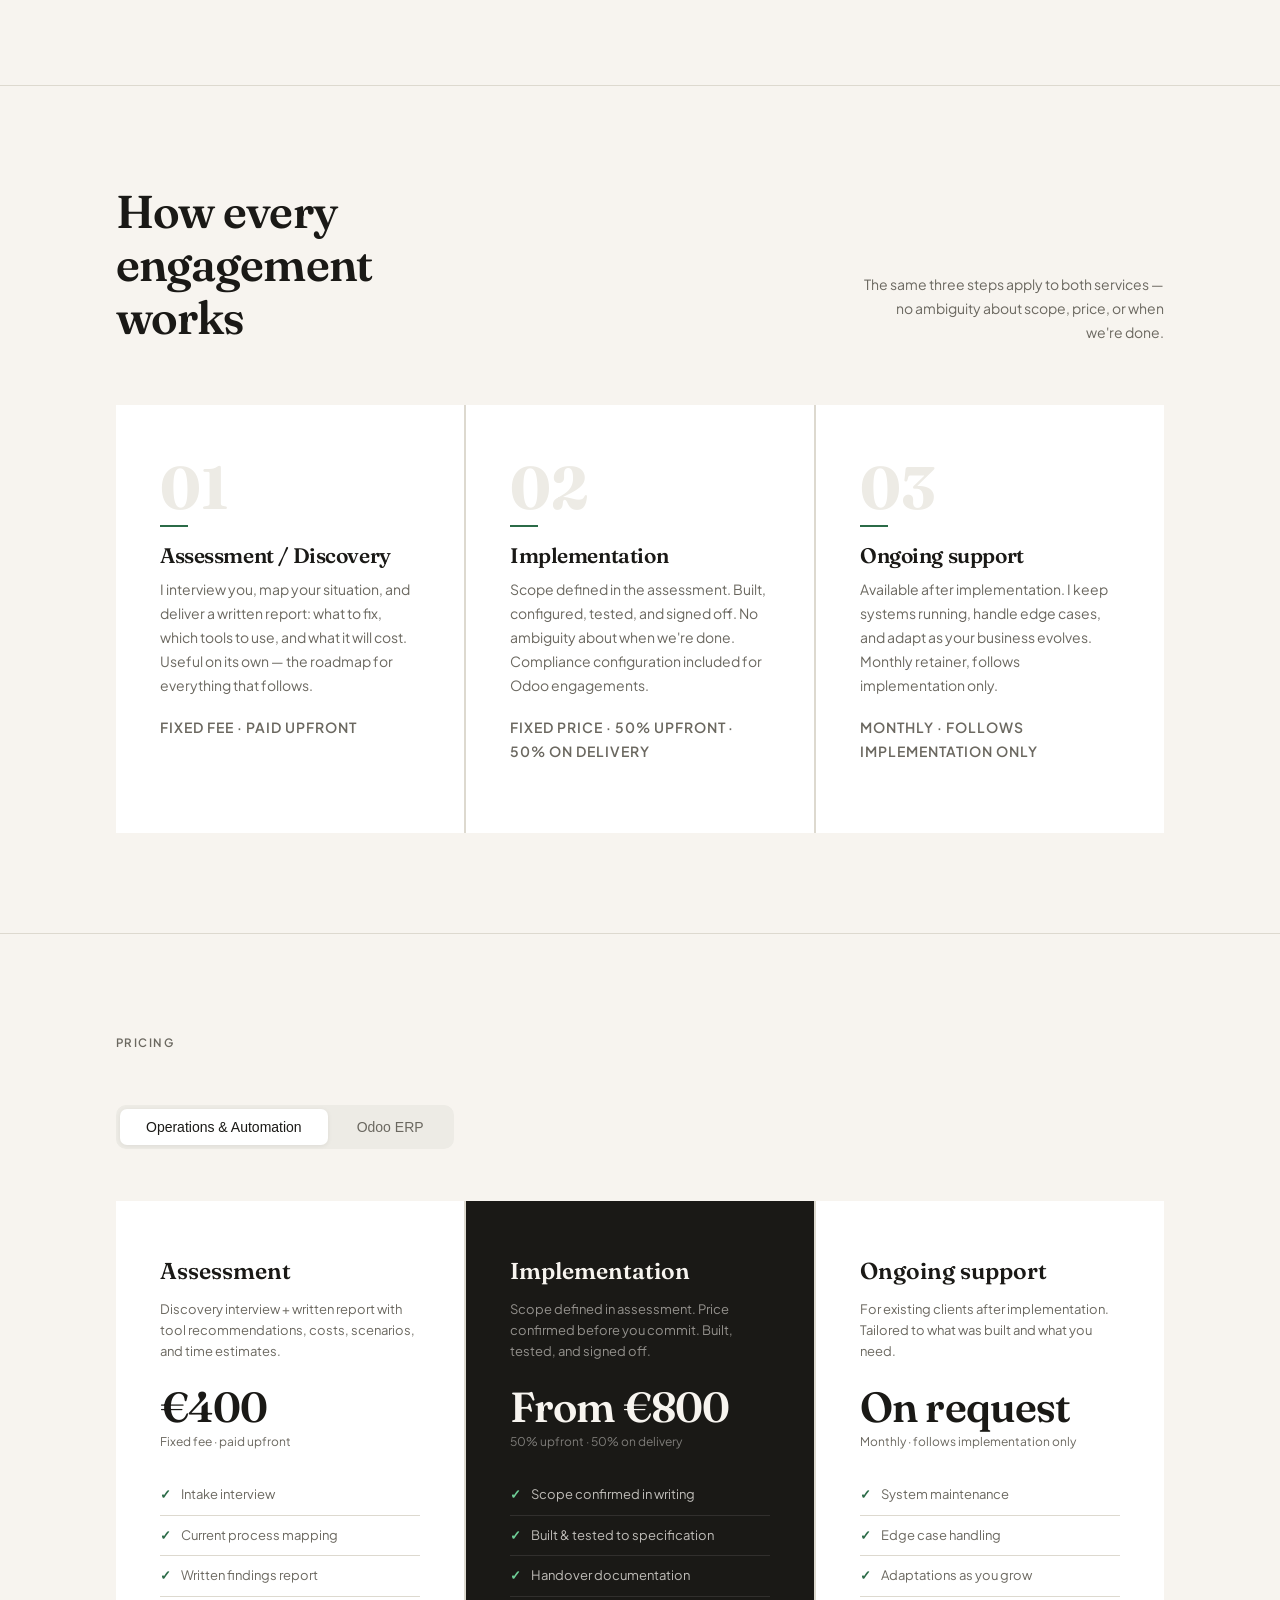
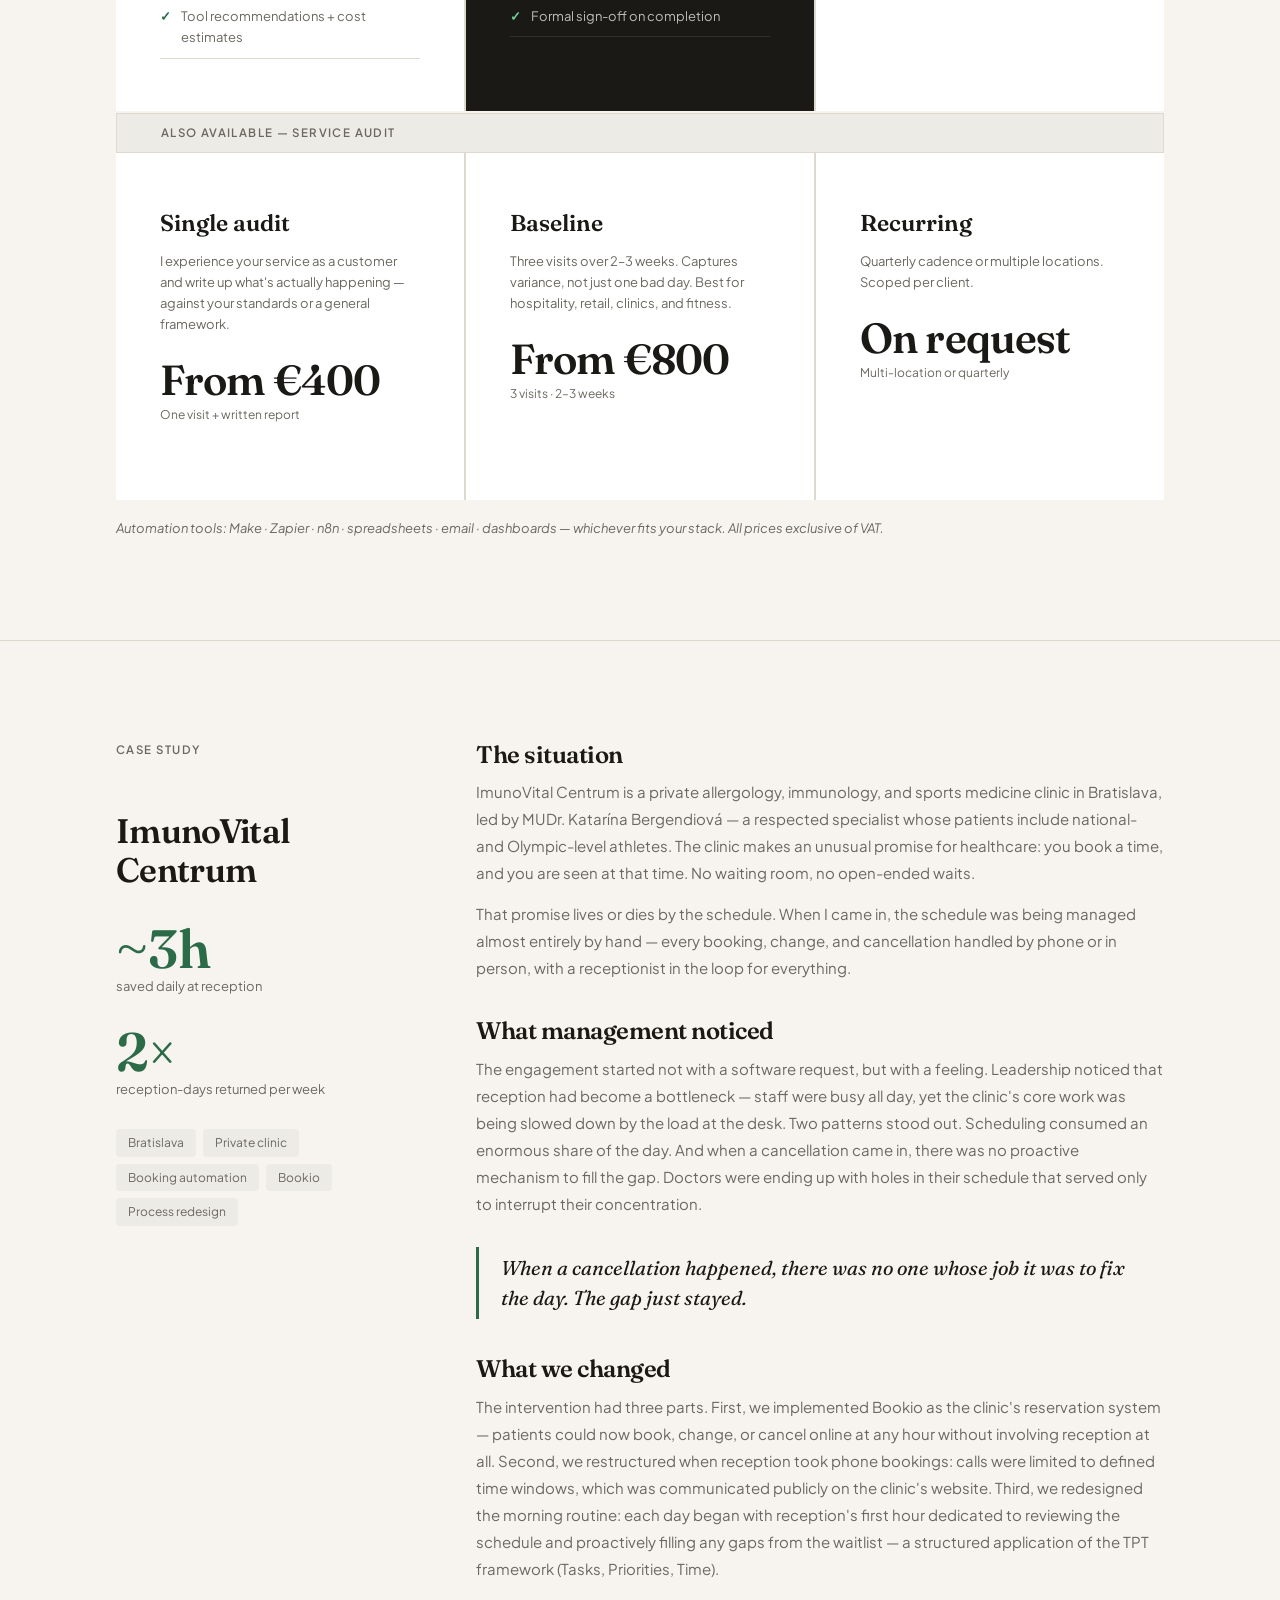
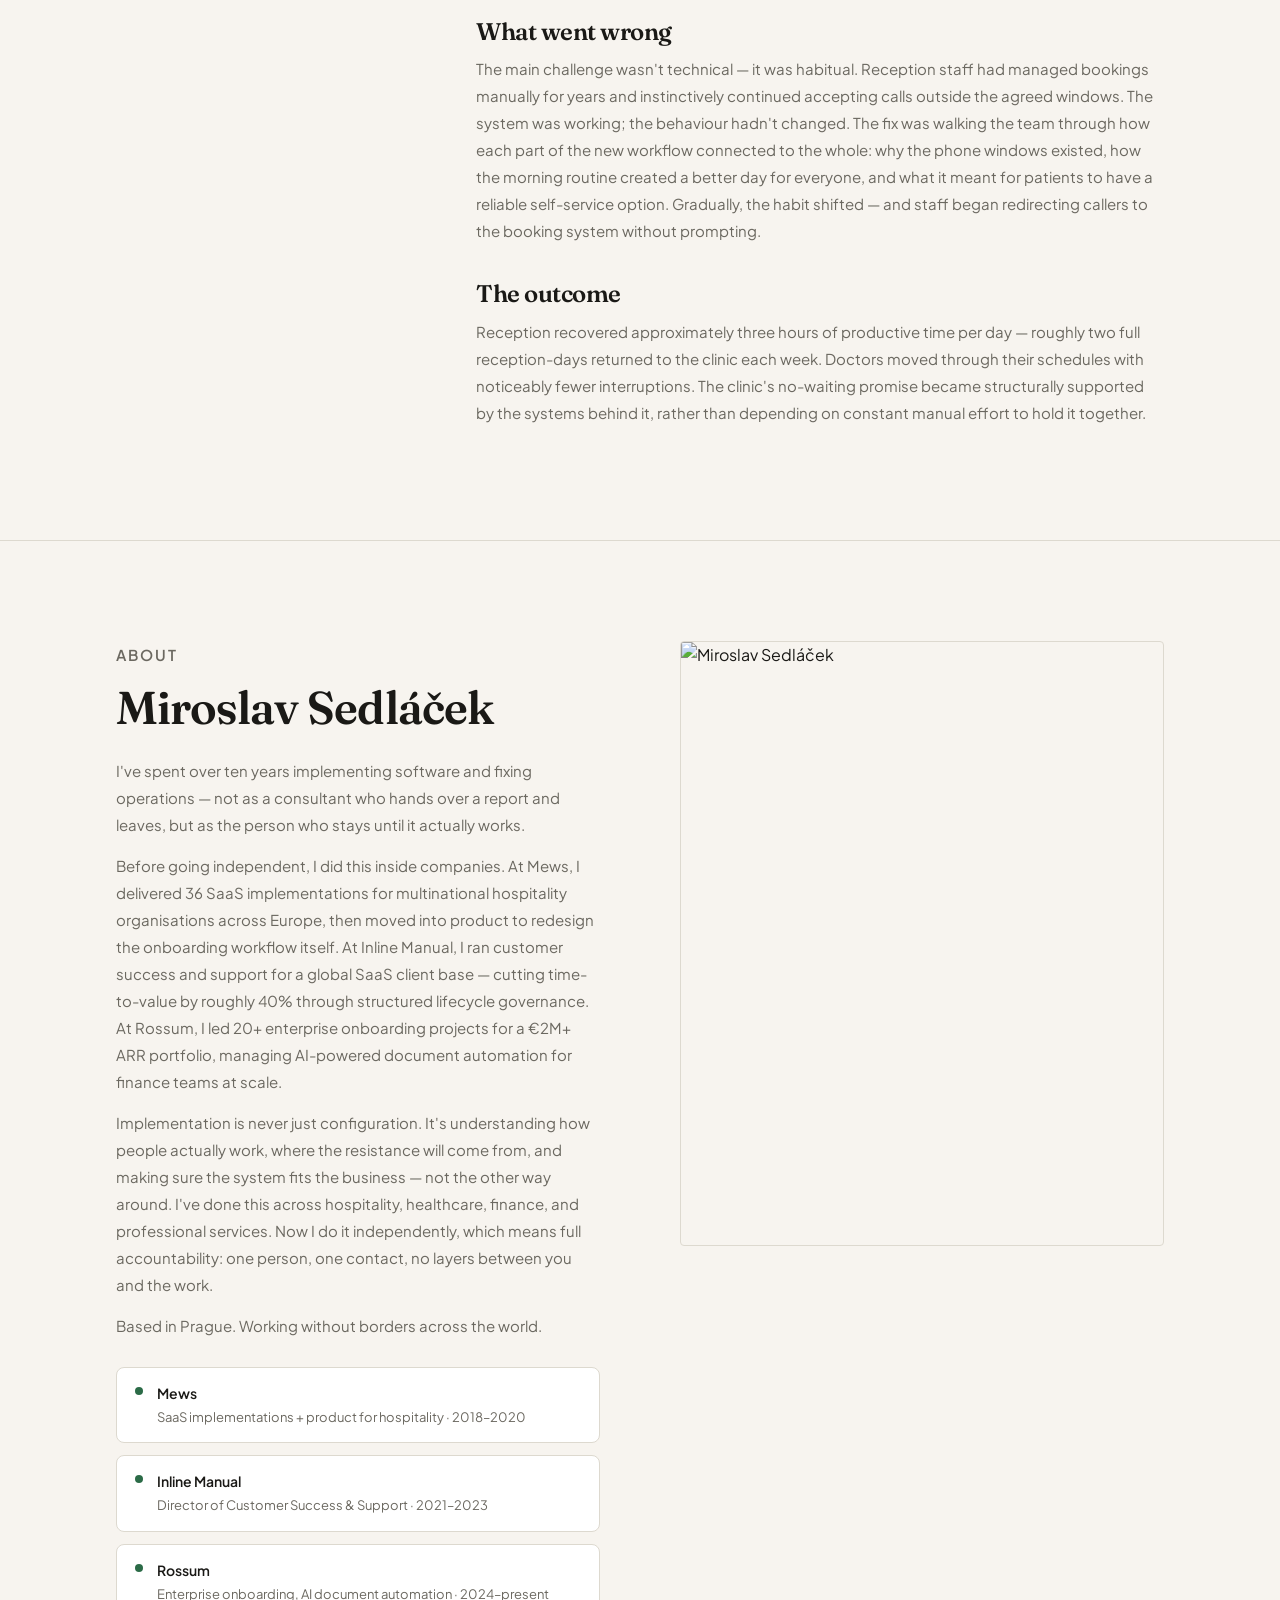
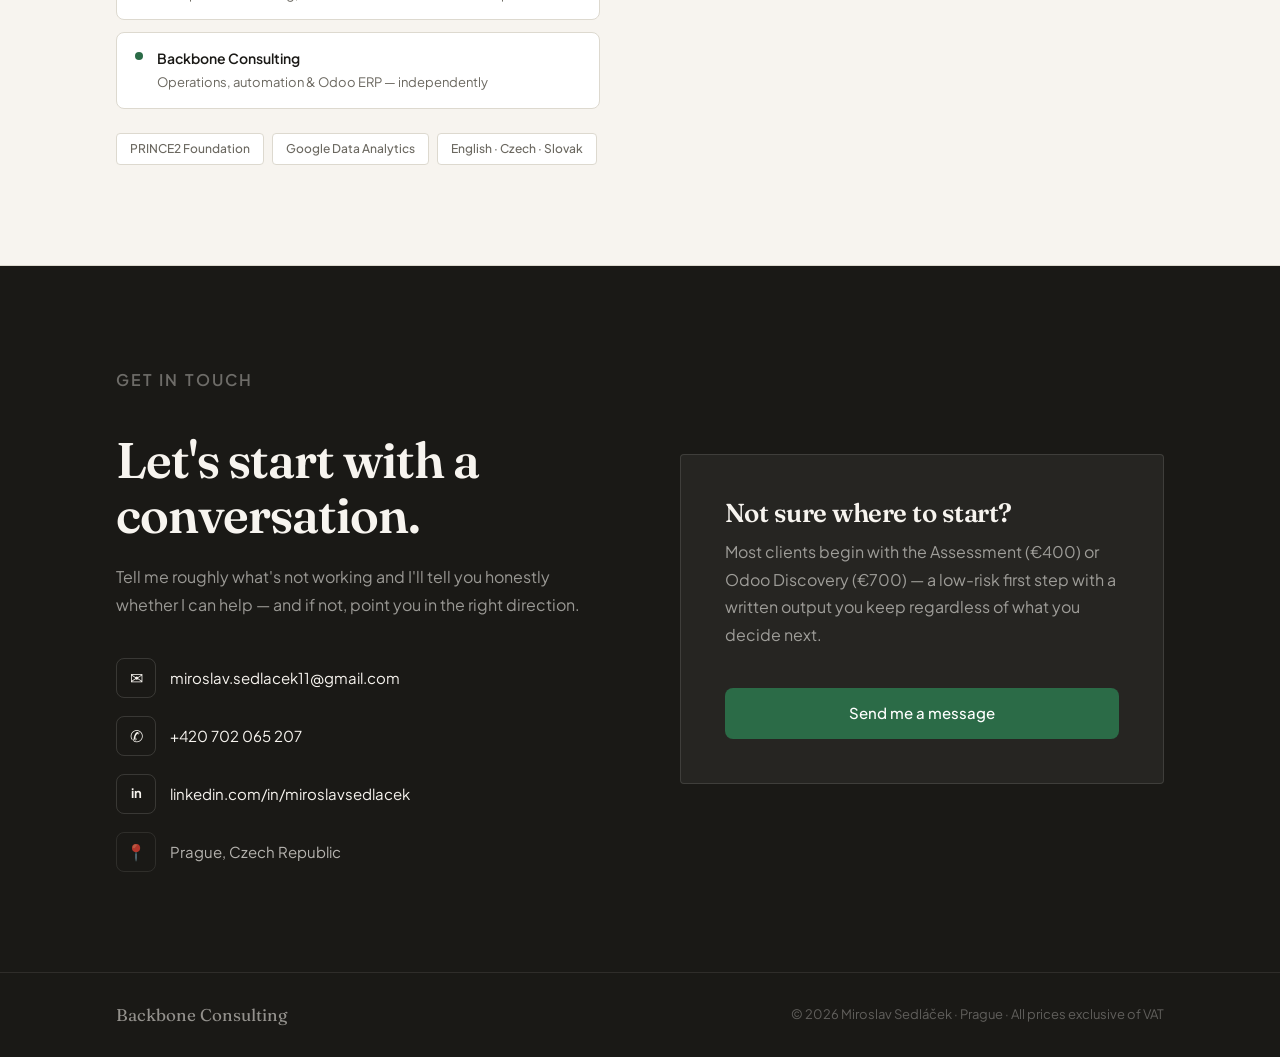
==== commit 13f7365e: "small about section update" ====
--- a/index.html
+++ b/index.html
@@ -989,7 +989,7 @@
         <p>I've spent over ten years implementing software and fixing operations — not as a consultant who hands over a report and leaves, but as the person who stays until it actually works.</p>
         <p>Before going independent, I did this inside companies. At Mews, I delivered 36 SaaS implementations for multinational hospitality organisations across Europe, then moved into product to redesign the onboarding workflow itself. At Inline Manual, I ran customer success and support for a global SaaS client base — cutting time-to-value by roughly 40% through structured lifecycle governance. At Rossum, I led 20+ enterprise onboarding projects for a €2M+ ARR portfolio, managing AI-powered document automation for finance teams at scale.</p>
         <p>Implementation is never just configuration. It's understanding how people actually work, where the resistance will come from, and making sure the system fits the business — not the other way around. I've done this across hospitality, healthcare, finance, and professional services. Now I do it independently, which means full accountability: one person, one contact, no layers between you and the work.</p>
-        <p>Based in Prague. Working across Czech Republic and Slovakia.</p>
+        <p>Based in Prague. Working without borders across the world.</p>
         <div class="roles">
           <div class="role">
             <div class="role-dot"></div>
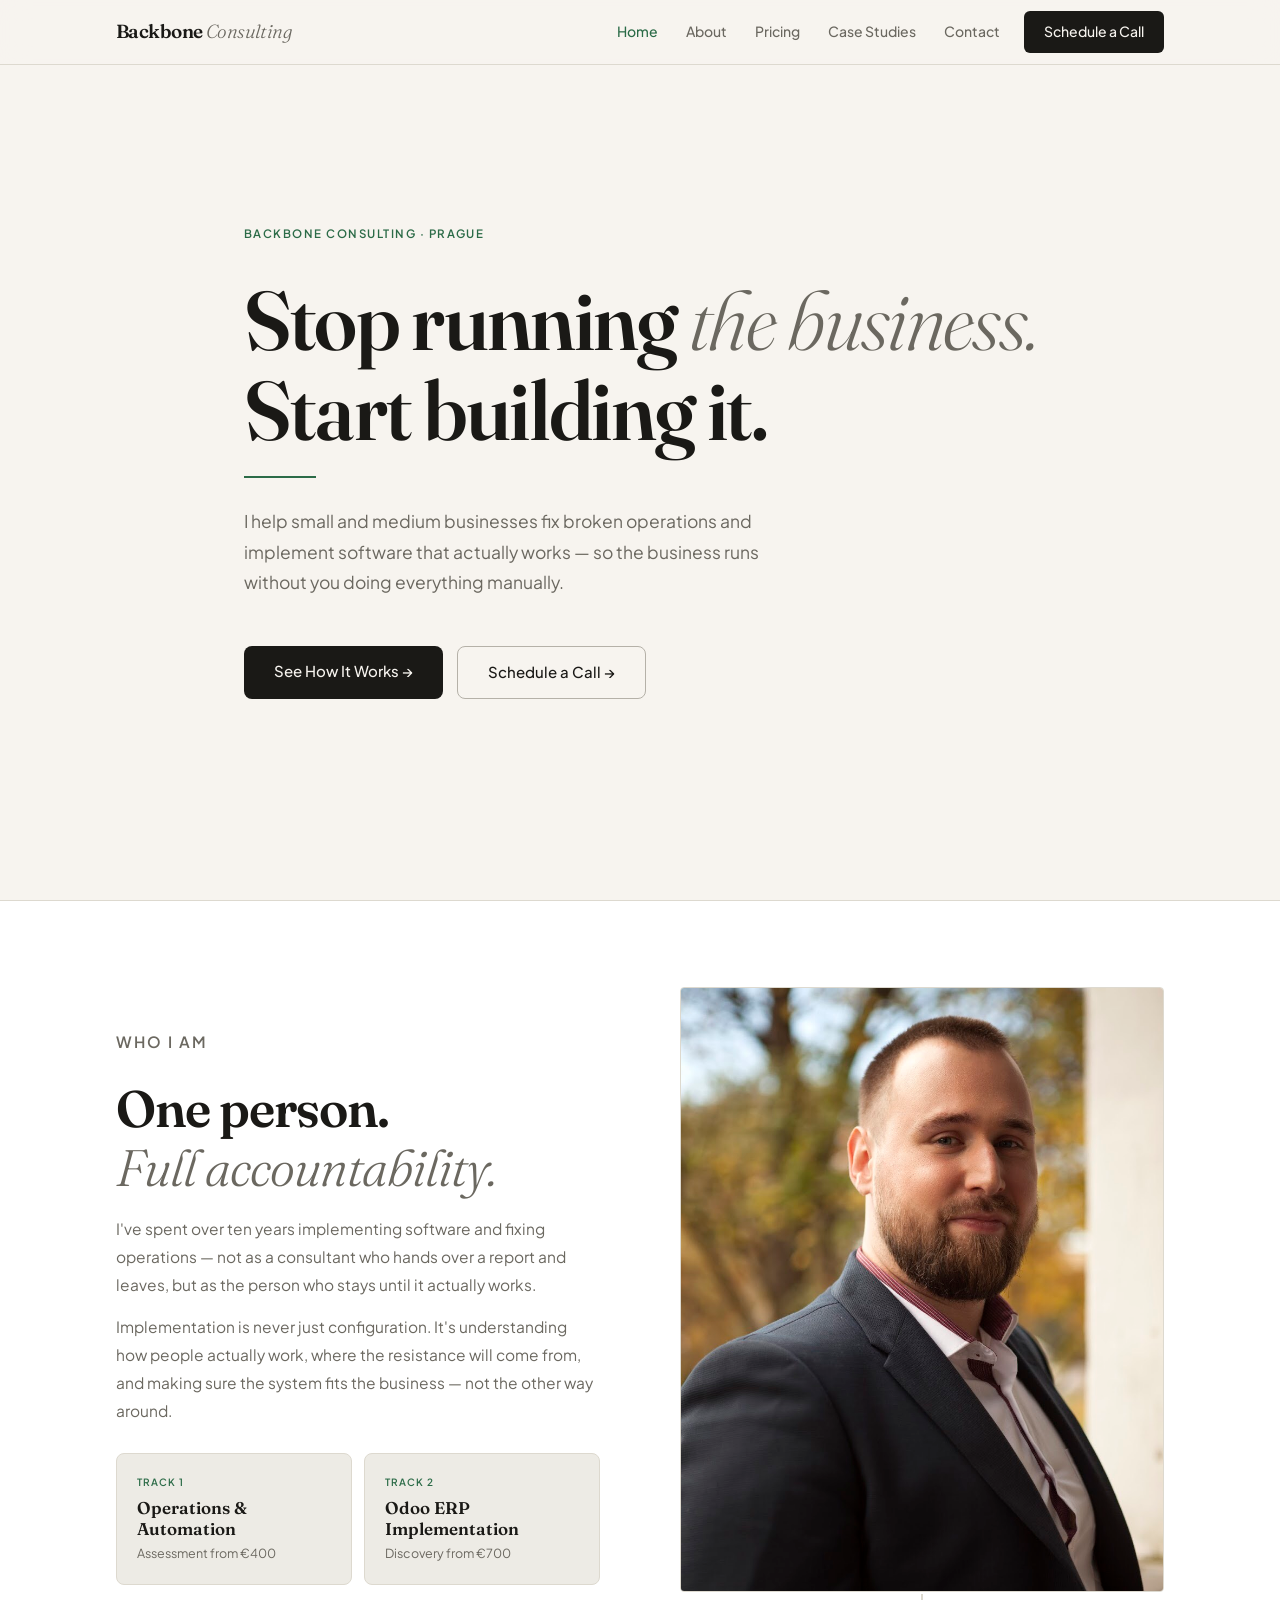
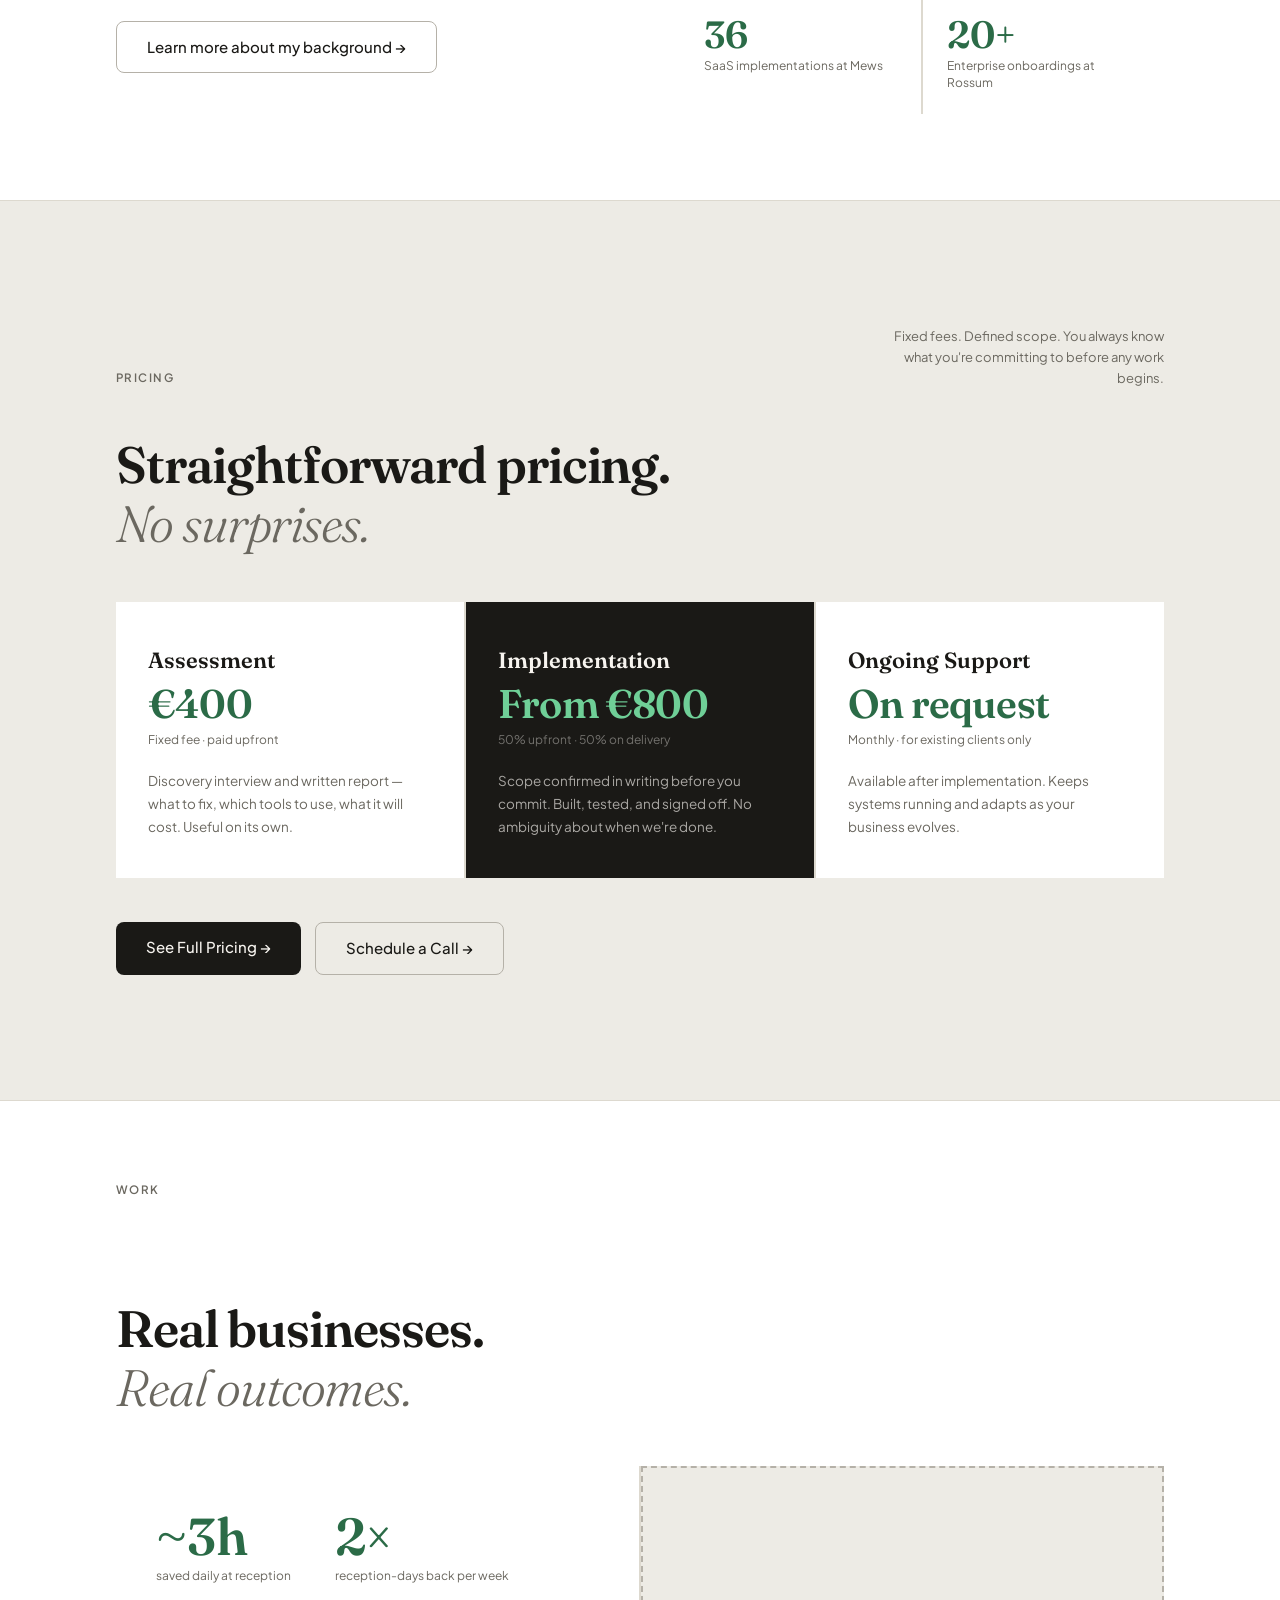
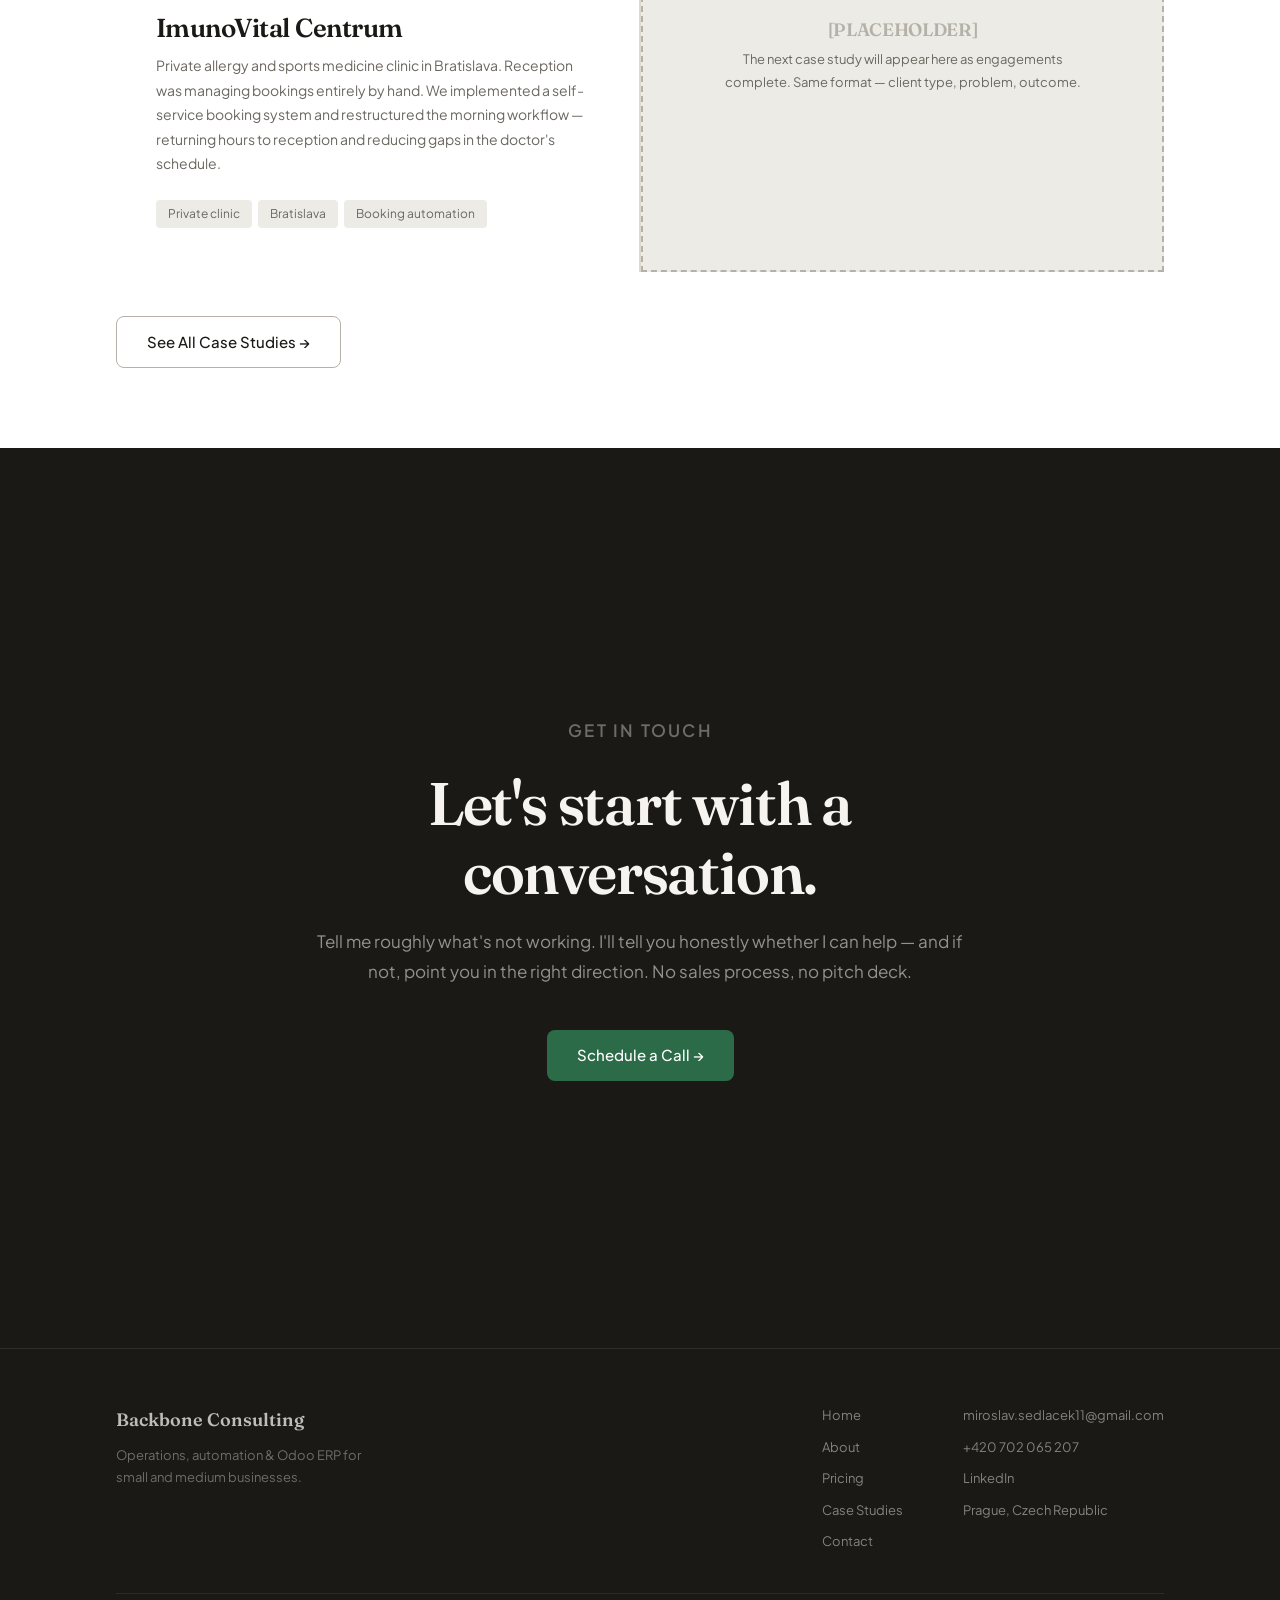
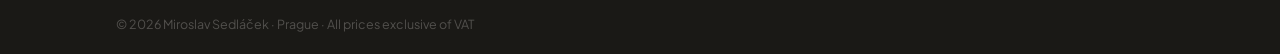
==== commit 0da4ca15: "major rework" ====
--- a/index.html
+++ b/index.html
@@ -11,677 +11,12 @@
   <link rel="preconnect" href="https://fonts.gstatic.com" crossorigin>
   <link href="https://fonts.googleapis.com/css2?family=Fraunces:ital,opsz,wght@0,9..144,300;0,9..144,400;0,9..144,600;0,9..144,700;1,9..144,300;1,9..144,400&family=Plus+Jakarta+Sans:wght@300;400;500;600&display=swap" rel="stylesheet">
 
-  <style>
-    :root {
-      --bg:            #F7F4EF;
-      --surface:       #FFFFFF;
-      --surface-alt:   #EDEBE5;
-      --text:          #1A1916;
-      --text-muted:    #6B6860;
-      --accent:        #2B6B47;
-      --accent-dark:   #1E4E33;
-      --accent-light:  #EBF4EF;
-      --border:        #DDD9CF;
-      --border-strong: #B5B1A8;
-    }
-
-    *, *::before, *::after { box-sizing: border-box; margin: 0; padding: 0; }
-    html { scroll-behavior: smooth; }
-
-    body {
-      font-family: 'Plus Jakarta Sans', sans-serif;
-      background: var(--bg);
-      color: var(--text);
-      font-size: 16px;
-      line-height: 1.65;
-      -webkit-font-smoothing: antialiased;
-    }
-
-    h1, h2, h3, h4 {
-      font-family: 'Fraunces', Georgia, serif;
-      font-weight: 600;
-      line-height: 1.15;
-      letter-spacing: -0.02em;
-    }
-
-    a { color: inherit; text-decoration: none; }
-
-    .container {
-      max-width: 1120px;
-      margin: 0 auto;
-      padding: 0 36px;
-    }
-
-    /* ── NAV ── */
-    nav {
-      position: fixed;
-      top: 0; left: 0; right: 0;
-      z-index: 200;
-      background: rgba(247,244,239,0.9);
-      backdrop-filter: blur(14px);
-      -webkit-backdrop-filter: blur(14px);
-      border-bottom: 1px solid var(--border);
-    }
-    .nav-inner {
-      display: flex;
-      align-items: center;
-      justify-content: space-between;
-      height: 64px;
-    }
-    .nav-logo {
-      font-family: 'Fraunces', serif;
-      font-size: 19px;
-      font-weight: 600;
-      letter-spacing: -0.03em;
-    }
-    .nav-logo em {
-      font-style: italic;
-      font-weight: 300;
-      color: var(--text-muted);
-    }
-    .nav-links {
-      display: flex;
-      align-items: center;
-      gap: 32px;
-      list-style: none;
-    }
-    .nav-links a {
-      font-size: 14px;
-      font-weight: 500;
-      color: var(--text-muted);
-      transition: color .18s;
-    }
-    .nav-links a:hover { color: var(--accent); }
-    .nav-cta {
-      background: var(--text);
-      color: var(--bg) !important;
-      padding: 9px 22px;
-      border-radius: 7px;
-      font-weight: 500 !important;
-      transition: background .18s !important;
-    }
-    .nav-cta:hover { background: var(--accent) !important; color: #fff !important; }
-
-    /* ── HERO ── */
-    .hero {
-      padding: 148px 0 108px;
-    }
-    .eyebrow {
-      font-size: 11.5px;
-      font-weight: 600;
-      letter-spacing: .13em;
-      text-transform: uppercase;
-      color: var(--accent);
-      margin-bottom: 32px;
-    }
-    .hero h1 {
-      font-size: clamp(46px, 6.5vw, 84px);
-      max-width: 860px;
-      margin-bottom: 20px;
-      line-height: 1.08;
-    }
-    .hero h1 em {
-      font-style: italic;
-      font-weight: 300;
-      color: var(--text-muted);
-    }
-    .hero-rule {
-      width: 72px; height: 2px;
-      background: var(--accent);
-      margin-bottom: 28px;
-    }
-    .hero-sub {
-      font-size: 17.5px;
-      color: var(--text-muted);
-      max-width: 560px;
-      line-height: 1.75;
-      margin-bottom: 48px;
-    }
-    .hero-actions { display: flex; gap: 14px; flex-wrap: wrap; }
-
-    .btn {
-      display: inline-block;
-      padding: 13px 30px;
-      border-radius: 8px;
-      font-size: 15px;
-      font-weight: 500;
-      transition: transform .15s, background .18s, border-color .18s, color .18s;
-    }
-    .btn:hover { transform: translateY(-1px); }
-    .btn-dark {
-      background: var(--text);
-      color: var(--bg);
-    }
-    .btn-dark:hover { background: var(--accent); color: #fff; }
-    .btn-outline {
-      border: 1px solid var(--border-strong);
-      color: var(--text);
-    }
-    .btn-outline:hover { border-color: var(--accent); color: var(--accent); }
-
-    /* ── SECTION HELPERS ── */
-    .section { padding: 100px 0; border-top: 1px solid var(--border); }
-    .section-label {
-      font-size: 11.5px;
-      font-weight: 600;
-      letter-spacing: .13em;
-      text-transform: uppercase;
-      color: var(--text-muted);
-      margin-bottom: 52px;
-    }
-    .grid-line {
-      display: grid;
-      gap: 2px;
-      background: var(--border);
-    }
-    .cell {
-      background: var(--surface);
-      padding: 52px 44px;
-    }
-
-    /* ── SERVICES ── */
-    .services-grid { grid-template-columns: 1fr 1fr; }
-
-    .service-badge {
-      display: inline-block;
-      font-size: 11px;
-      font-weight: 600;
-      letter-spacing: .1em;
-      text-transform: uppercase;
-      color: var(--accent);
-      background: var(--accent-light);
-      padding: 4px 12px;
-      border-radius: 4px;
-      margin-bottom: 22px;
-    }
-    .service-card h2 {
-      font-size: 30px;
-      margin-bottom: 14px;
-    }
-    .service-card > p {
-      color: var(--text-muted);
-      font-size: 15px;
-      line-height: 1.72;
-      margin-bottom: 28px;
-    }
-    .problem-list { list-style: none; margin-bottom: 32px; }
-    .problem-list li {
-      font-size: 14px;
-      color: var(--text-muted);
-      padding: 10px 0;
-      border-bottom: 1px solid var(--border);
-      display: flex;
-      gap: 12px;
-    }
-    .problem-list li::before {
-      content: '→';
-      color: var(--accent);
-      flex-shrink: 0;
-    }
-    .service-from {
-      font-size: 15px;
-      font-weight: 500;
-    }
-    .service-from strong { color: var(--accent); }
-
-    /* ── HOW ── */
-    .how-header {
-      display: flex;
-      justify-content: space-between;
-      align-items: flex-end;
-      margin-bottom: 60px;
-      gap: 48px;
-    }
-    .how-header h2 { font-size: 46px; max-width: 380px; }
-    .how-header p {
-      font-size: 14px;
-      color: var(--text-muted);
-      max-width: 300px;
-      text-align: right;
-      line-height: 1.7;
-    }
-    .steps-grid { grid-template-columns: repeat(3, 1fr); }
-    .step-num {
-      font-family: 'Fraunces', serif;
-      font-size: 60px;
-      font-weight: 700;
-      color: var(--surface-alt);
-      line-height: 1;
-      margin-bottom: 20px;
-      position: relative;
-    }
-    .step-num::after {
-      content: '';
-      position: absolute;
-      bottom: -10px; left: 0;
-      width: 28px; height: 2px;
-      background: var(--accent);
-    }
-    .step h3 { font-size: 21px; margin: 26px 0 10px; }
-    .step p { font-size: 14px; color: var(--text-muted); line-height: 1.72; margin-bottom: 18px; }
-    .step-meta {
-      font-size: 11.5px;
-      font-weight: 600;
-      letter-spacing: .07em;
-      text-transform: uppercase;
-      color: var(--accent);
-    }
-
-    /* ── PRICING ── */
-    .tabs {
-      display: flex;
-      gap: 3px;
-      background: var(--surface-alt);
-      padding: 4px;
-      border-radius: 10px;
-      width: fit-content;
-      margin-bottom: 52px;
-    }
-    .tab {
-      padding: 10px 26px;
-      border-radius: 7px;
-      font-size: 14px;
-      font-weight: 500;
-      cursor: pointer;
-      border: none;
-      background: transparent;
-      color: var(--text-muted);
-      transition: all .18s;
-    }
-    .tab.active {
-      background: var(--surface);
-      color: var(--text);
-      box-shadow: 0 1px 5px rgba(0,0,0,.07);
-    }
-    .panel { display: none; }
-    .panel.active { display: block; }
-
-    /* Automation pricing */
-    .auto-grid { grid-template-columns: repeat(3, 1fr); }
-    .price-card-name {
-      font-family: 'Fraunces', serif;
-      font-size: 23px;
-      font-weight: 600;
-      margin-bottom: 8px;
-    }
-    .price-card-sub {
-      font-size: 13px;
-      color: var(--text-muted);
-      line-height: 1.6;
-      margin-bottom: 24px;
-    }
-    .price-big {
-      font-family: 'Fraunces', serif;
-      font-size: 42px;
-      font-weight: 600;
-      letter-spacing: -.02em;
-      line-height: 1;
-      margin-bottom: 4px;
-    }
-    .price-fine {
-      font-size: 12px;
-      color: var(--text-muted);
-      margin-bottom: 24px;
-    }
-    .incl-list { list-style: none; font-size: 13px; }
-    .incl-list li {
-      padding: 9px 0;
-      border-bottom: 1px solid var(--border);
-      display: flex;
-      gap: 10px;
-      color: var(--text-muted);
-    }
-    .incl-list li::before {
-      content: '✓';
-      color: var(--accent);
-      font-weight: 700;
-      flex-shrink: 0;
-    }
-    /* Featured card (dark) */
-    .card-dark {
-      background: var(--text);
-      color: var(--bg);
-    }
-    .card-dark .price-card-sub { color: rgba(247,244,239,.55); }
-    .card-dark .price-fine { color: rgba(247,244,239,.45); }
-    .card-dark .incl-list li { color: rgba(247,244,239,.75); border-color: rgba(247,244,239,.1); }
-    .card-dark .incl-list li::before { color: #6FCF97; }
-
-    /* Sub-section label strip */
-    .strip {
-      background: var(--surface-alt);
-      padding: 10px 0 10px 44px;
-      font-size: 11.5px;
-      font-weight: 600;
-      letter-spacing: .12em;
-      text-transform: uppercase;
-      color: var(--text-muted);
-      border: 1px solid var(--border);
-    }
-    .strip + .grid-line { border-top: none; }
-
-    /* Audit */
-    .audit-grid { grid-template-columns: repeat(3, 1fr); }
-    .audit-foot {
-      font-size: 13px;
-      color: var(--text-muted);
-      font-style: italic;
-      margin-top: 18px;
-    }
-
-    /* Odoo */
-    .discovery-box {
-      background: var(--surface);
-      border: 1px solid var(--border);
-      padding: 44px 48px;
-      display: grid;
-      grid-template-columns: 1fr auto;
-      gap: 48px;
-      align-items: center;
-      margin-bottom: 2px;
-    }
-    .discovery-box h3 { font-size: 24px; margin-bottom: 10px; }
-    .discovery-box p { font-size: 14px; color: var(--text-muted); line-height: 1.7; }
-    .discovery-price { text-align: right; white-space: nowrap; }
-    .discovery-price .price-big { color: var(--accent); }
-    .discovery-credit { font-size: 12px; color: var(--text-muted); font-style: italic; margin-top: 4px; }
-
-    /* Packages */
-    .pkg-grid { grid-template-columns: repeat(4, 1fr); }
-    .pkg { background: var(--surface); padding: 34px 26px; position: relative; }
-    .pkg.popular {
-      background: var(--accent);
-      color: #fff;
-    }
-    .popular-pill {
-      position: absolute;
-      top: -1px; left: 26px;
-      font-size: 10px; font-weight: 700;
-      letter-spacing: .1em; text-transform: uppercase;
-      background: var(--text); color: var(--bg);
-      padding: 4px 10px;
-    }
-    .pkg-name {
-      font-family: 'Fraunces', serif;
-      font-size: 21px; font-weight: 600;
-      margin-bottom: 4px;
-    }
-    .pkg-meta {
-      font-size: 12px;
-      color: var(--text-muted);
-      margin-bottom: 20px;
-    }
-    .pkg.popular .pkg-meta { color: rgba(255,255,255,.65); }
-    .pkg-price {
-      font-family: 'Fraunces', serif;
-      font-size: 34px; font-weight: 600;
-      letter-spacing: -.02em;
-      margin-bottom: 12px;
-    }
-    .pkg-desc { font-size: 13px; color: var(--text-muted); line-height: 1.62; }
-    .pkg.popular .pkg-desc { color: rgba(255,255,255,.8); }
-
-    /* Included */
-    .included-box {
-      background: var(--surface);
-      border: 1px solid var(--border);
-      border-top: none;
-      padding: 36px 48px;
-    }
-    .included-box h4 {
-      font-size: 11.5px; font-weight: 600;
-      letter-spacing: .12em; text-transform: uppercase;
-      color: var(--text-muted);
-      margin-bottom: 22px;
-    }
-    .incl-grid { display: grid; grid-template-columns: repeat(3, 1fr); gap: 10px 36px; }
-    .incl-item {
-      font-size: 13.5px;
-      display: flex; gap: 10px;
-    }
-    .incl-item::before { content: '✓'; color: var(--accent); font-weight: 700; flex-shrink: 0; }
-
-    /* Retainer */
-    .retainer-grid { grid-template-columns: repeat(3, 1fr); }
-    .retainer-name { font-family: 'Fraunces', serif; font-size: 20px; margin-bottom: 4px; }
-    .retainer-hours { font-size: 12px; color: var(--text-muted); margin-bottom: 16px; }
-    .retainer-price {
-      font-family: 'Fraunces', serif;
-      font-size: 30px; font-weight: 600;
-      color: var(--accent); line-height: 1;
-    }
-    .retainer-price sup { font-size: 16px; font-weight: 400; vertical-align: super; }
-    .price-footnote {
-      font-size: 13px; color: var(--text-muted);
-      font-style: italic; margin-top: 18px;
-    }
-
-    /* ── CASE STUDY ── */
-    .case-inner {
-      display: grid;
-      grid-template-columns: 280px 1fr;
-      gap: 80px;
-      align-items: start;
-    }
-    .case-meta { position: sticky; top: 88px; }
-    .case-meta h2 { font-size: 34px; margin-bottom: 32px; }
-    .stat-num {
-      font-family: 'Fraunces', serif;
-      font-size: 54px; font-weight: 600;
-      color: var(--accent); line-height: 1;
-    }
-    .stat-lbl { font-size: 13px; color: var(--text-muted); margin-bottom: 28px; }
-    .case-chips { display: flex; flex-wrap: wrap; gap: 7px; margin-top: 28px; }
-    .chip {
-      font-size: 12px;
-      padding: 4px 12px;
-      background: var(--surface-alt);
-      border-radius: 4px;
-      color: var(--text-muted);
-    }
-    .case-body h3 { font-size: 24px; margin: 36px 0 10px; }
-    .case-body h3:first-child { margin-top: 0; }
-    .case-body p { font-size: 15px; color: var(--text-muted); line-height: 1.8; margin-bottom: 14px; }
-    .pullquote {
-      border-left: 3px solid var(--accent);
-      padding: 6px 22px;
-      margin: 30px 0;
-      font-family: 'Fraunces', serif;
-      font-size: 20px; font-style: italic;
-      color: var(--text); line-height: 1.5;
-    }
-
-    /* ── ABOUT ── */
-    .about-inner {
-      display: grid;
-      grid-template-columns: 1fr 1fr;
-      gap: 80px;
-      align-items: start;
-    }
-    .about-inner h2 { font-size: 46px; margin-bottom: 22px; }
-    .about-inner p { font-size: 15px; color: var(--text-muted); line-height: 1.8; margin-bottom: 14px; }
-    .roles { display: flex; flex-direction: column; gap: 12px; margin-top: 28px; }
-    .role {
-      display: flex; gap: 14px;
-      background: var(--surface);
-      border: 1px solid var(--border);
-      border-radius: 8px;
-      padding: 14px 18px;
-    }
-    .role-dot {
-      width: 8px; height: 8px;
-      border-radius: 50%;
-      background: var(--accent);
-      flex-shrink: 0; margin-top: 5px;
-    }
-    .role-name { font-size: 14px; font-weight: 600; margin-bottom: 2px; }
-    .role-desc { font-size: 13px; color: var(--text-muted); }
-    .about-photo {
-      width: 100%;
-      aspect-ratio: 4/5;
-      object-fit: cover;
-      object-position: center top;
-      border-radius: 4px;
-      border: 1px solid var(--border);
-      display: block;
-    }
-    .about-certs {
-      display: flex;
-      flex-wrap: wrap;
-      gap: 8px;
-      margin-top: 24px;
-    }
-    .cert-chip {
-      font-size: 12px;
-      font-weight: 500;
-      padding: 5px 13px;
-      background: var(--surface);
-      border: 1px solid var(--border);
-      border-radius: 4px;
-      color: var(--text-muted);
-    }
-
-    /* ── CONTACT ── */
-    .contact-section {
-      padding: 100px 0;
-      background: var(--text);
-      color: var(--bg);
-      border-top: 1px solid var(--border);
-    }
-    .contact-inner {
-      display: grid;
-      grid-template-columns: 1fr 1fr;
-      gap: 80px;
-    }
-    .contact-inner h2 {
-      font-size: 50px;
-      color: var(--bg);
-      margin-bottom: 20px;
-      line-height: 1.1;
-    }
-    .contact-inner > div > p {
-      font-size: 16px;
-      color: rgba(247,244,239,.58);
-      line-height: 1.72;
-      margin-bottom: 40px;
-    }
-    .contact-links { display: flex; flex-direction: column; gap: 18px; }
-    .clink {
-      display: flex; gap: 14px; align-items: center;
-      font-size: 15px; color: var(--bg);
-      transition: opacity .18s;
-    }
-    .clink:hover { opacity: .65; }
-    .cicon {
-      width: 40px; height: 40px;
-      border: 1px solid rgba(247,244,239,.14);
-      border-radius: 8px;
-      display: flex; align-items: center; justify-content: center;
-      font-size: 16px; flex-shrink: 0;
-    }
-    .contact-cta {
-      background: rgba(247,244,239,.055);
-      border: 1px solid rgba(247,244,239,.12);
-      border-radius: 4px;
-      padding: 44px;
-      height: fit-content;
-      align-self: center;
-    }
-    .contact-cta h3 {
-      font-family: 'Fraunces', serif;
-      font-size: 26px; font-weight: 600;
-      color: var(--bg); margin-bottom: 10px;
-    }
-    .contact-cta p {
-      font-size: 14px;
-      color: rgba(247,244,239,.48);
-      line-height: 1.7; margin-bottom: 26px;
-    }
-    .btn-green {
-      display: block;
-      background: var(--accent);
-      color: #fff;
-      padding: 13px 0;
-      text-align: center;
-      border-radius: 8px;
-      font-size: 15px; font-weight: 500;
-      transition: background .18s, transform .15s;
-    }
-    .btn-green:hover { background: #2D8055; transform: translateY(-1px); }
-
-    /* ── FOOTER ── */
-    footer {
-      background: var(--text);
-      border-top: 1px solid rgba(247,244,239,.09);
-      padding: 28px 0;
-    }
-    .footer-inner {
-      display: flex;
-      justify-content: space-between;
-      align-items: center;
-    }
-    .footer-logo {
-      font-family: 'Fraunces', serif;
-      font-size: 17px;
-      color: rgba(247,244,239,.55);
-    }
-    .footer-note {
-      font-size: 13px;
-      color: rgba(247,244,239,.32);
-    }
-
-    /* ── REVEAL ── */
-    .reveal {
-      opacity: 0;
-      transform: translateY(22px);
-      transition: opacity .55s ease, transform .55s ease;
-    }
-    .reveal.visible {
-      opacity: 1;
-      transform: translateY(0);
-    }
-
-    /* ── RESPONSIVE ── */
-    @media (max-width: 960px) {
-      .services-grid, .steps-grid, .auto-grid,
-      .pkg-grid, .retainer-grid, .audit-grid { grid-template-columns: 1fr !important; }
-      .case-inner, .about-inner, .contact-inner { grid-template-columns: 1fr; }
-      .case-meta { position: static; }
-      .discovery-box { grid-template-columns: 1fr; gap: 20px; }
-      .discovery-price { text-align: left; }
-      .incl-grid { grid-template-columns: 1fr 1fr; }
-      .how-header { flex-direction: column; align-items: flex-start; }
-      .how-header p { text-align: left; }
-      nav .nav-links { display: none; }
-    }
-
-    @media (max-width: 600px) {
-      .container { padding: 0 20px; }
-      .hero { padding: 116px 0 80px; }
-      .section { padding: 72px 0; }
-      .cell { padding: 36px 28px; }
-      .incl-grid { grid-template-columns: 1fr; }
-    }
-  </style>
+  <link rel="stylesheet" href="css/main.css">
+  <link rel="stylesheet" href="css/home.css">
 </head>
 <body>
 
-<!-- ══ NAV ══ -->
-<nav>
-  <div class="container">
-    <div class="nav-inner">
-      <div class="nav-logo">Backbone <em>Consulting</em></div>
-      <ul class="nav-links">
-        <li><a href="#services">Services</a></li>
-        <li><a href="#how">How it works</a></li>
-        <li><a href="#pricing">Pricing</a></li>
-        <li><a href="#case-study">Work</a></li>
-        <li><a href="#about">About</a></li>
-        <li><a href="#contact" class="nav-cta">Get in touch</a></li>
-      </ul>
-    </div>
-  </div>
-</nav>
+<div id="nav-placeholder"></div>
 
 
 <!-- ══ HERO ══ -->
@@ -692,47 +27,52 @@
     <div class="hero-rule"></div>
     <p class="hero-sub">I help small and medium businesses fix broken operations and implement software that actually works — so the business runs without you doing everything manually.</p>
     <div class="hero-actions">
-      <a href="#contact" class="btn btn-dark">Start a conversation</a>
-      <a href="#services" class="btn btn-outline">See what I do</a>
+      <a href="#about-snippet" class="btn btn-dark">See How It Works →</a>
+      <a href="contact.html" class="btn btn-outline">Schedule a Call →</a>
     </div>
   </div>
 </section>
 
 
-<!-- ══ SERVICES ══ -->
-<section class="section" id="services">
+<!-- ══ ABOUT SNIPPET ══ -->
+<section class="snippet about-snippet" id="about-snippet">
   <div class="container">
-    <p class="section-label">What I do</p>
-    <div class="grid-line services-grid">
+    <div class="about-snippet-grid">
 
-      <!-- Automation -->
-      <div class="cell service-card reveal">
-        <span class="service-badge">Operations &amp; Automation</span>
-        <h2>Fix how the business runs</h2>
-        <p>You're doing things manually that shouldn't involve you. I map where the waste is, build the fix, and make sure it keeps working.</p>
-        <ul class="problem-list">
-          <li>Inbox buried in orders, requests, and follow-ups nobody processes</li>
-          <li>Data re-entered by hand between tools that don't talk to each other</li>
-          <li>No single view of what's actually happening in the business</li>
-          <li>Team time lost on tasks that should run automatically</li>
-          <li>Critical knowledge stuck in people's heads, nothing documented</li>
-        </ul>
-        <p class="service-from">From <strong>€400 assessment</strong> · Implementation from €800</p>
+      <div class="about-snippet-left">
+        <p class="section-label">Who I am</p>
+        <h2 class="snippet-heading">One person.<br><em>Full accountability.</em></h2>
+        <p>I've spent over ten years implementing software and fixing operations — not as a consultant who hands over a report and leaves, but as the person who stays until it actually works.</p>
+        <p>Implementation is never just configuration. It's understanding how people actually work, where the resistance will come from, and making sure the system fits the business — not the other way around.</p>
+
+        <div class="service-tracks">
+          <div class="service-track">
+            <div class="service-track-badge">Track 1</div>
+            <div class="service-track-name">Operations &amp; Automation</div>
+            <div class="service-track-price">Assessment from €400</div>
+          </div>
+          <div class="service-track">
+            <div class="service-track-badge">Track 2</div>
+            <div class="service-track-name">Odoo ERP Implementation</div>
+            <div class="service-track-price">Discovery from €700</div>
+          </div>
+        </div>
+
+        <a href="about.html" class="btn btn-outline">Learn more about my background →</a>
       </div>
 
-      <!-- Odoo -->
-      <div class="cell service-card reveal">
-        <span class="service-badge">Odoo ERP Implementation</span>
-        <h2>One system for everything</h2>
-        <p>When point solutions stop being enough. I implement Odoo ERP for SMBs — full setup, Czech compliance included, no hidden extras.</p>
-        <ul class="problem-list">
-          <li>Sales, invoicing, and inventory tracked in three separate tools</li>
-          <li>No real-time view of cash flow or stock levels</li>
-          <li>Orders and fulfilment managed through email and spreadsheets</li>
-          <li>Reporting takes hours instead of a click</li>
-          <li>Software that doesn't meet Czech VAT and regulatory requirements</li>
-        </ul>
-        <p class="service-from">Discovery <strong>€700</strong> · Implementation from €2,500</p>
+      <div class="about-snippet-right reveal">
+        <img src="assets/miroslav.JPG" alt="Miroslav Sedláček" class="about-photo-snippet">
+        <div class="about-snippet-stats">
+          <div class="about-stat">
+            <div class="about-stat-num">36</div>
+            <div class="about-stat-lbl">SaaS implementations at Mews</div>
+          </div>
+          <div class="about-stat">
+            <div class="about-stat-num">20+</div>
+            <div class="about-stat-lbl">Enterprise onboardings at Rossum</div>
+          </div>
+        </div>
       </div>
 
     </div>
@@ -740,372 +80,103 @@
 </section>
 
 
-<!-- ══ HOW IT WORKS ══ -->
-<section class="section" id="how">
+<!-- ══ PRICING SNIPPET ══ -->
+<section class="snippet pricing-snippet" id="pricing-snippet">
   <div class="container">
-    <div class="how-header">
-      <h2>How every engagement works</h2>
-      <p>The same three steps apply to both services — no ambiguity about scope, price, or when we're done.</p>
+    <div class="pricing-snippet-header">
+      <p class="section-label">Pricing</p>
+      <p class="pricing-snippet-note">Fixed fees. Defined scope. You always know what you're committing to before any work begins.</p>
     </div>
-    <div class="grid-line steps-grid">
-      <div class="cell step reveal">
-        <div class="step-num">01</div>
-        <h3>Assessment / Discovery</h3>
-        <p>I interview you, map your situation, and deliver a written report: what to fix, which tools to use, and what it will cost. Useful on its own — the roadmap for everything that follows.</p>
-        <p class="step-meta">Fixed fee · paid upfront</p>
+
+    <h2 class="snippet-heading" style="margin-bottom: 48px;">Straightforward pricing.<br><em>No surprises.</em></h2>
+
+    <div class="snippet-tiers">
+      <div class="tier reveal">
+        <div class="tier-name">Assessment</div>
+        <div class="tier-price">€400</div>
+        <div class="tier-fine">Fixed fee · paid upfront</div>
+        <div class="tier-desc">Discovery interview and written report — what to fix, which tools to use, what it will cost. Useful on its own.</div>
       </div>
-      <div class="cell step reveal">
-        <div class="step-num">02</div>
-        <h3>Implementation</h3>
-        <p>Scope defined in the assessment. Built, configured, tested, and signed off. No ambiguity about when we're done. Compliance configuration included for Odoo engagements.</p>
-        <p class="step-meta">Fixed price · 50% upfront · 50% on delivery</p>
+      <div class="tier tier-featured reveal">
+        <div class="tier-name">Implementation</div>
+        <div class="tier-price">From €800</div>
+        <div class="tier-fine">50% upfront · 50% on delivery</div>
+        <div class="tier-desc">Scope confirmed in writing before you commit. Built, tested, and signed off. No ambiguity about when we're done.</div>
       </div>
-      <div class="cell step reveal">
-        <div class="step-num">03</div>
-        <h3>Ongoing support</h3>
-        <p>Available after implementation. I keep systems running, handle edge cases, and adapt as your business evolves. Monthly retainer, follows implementation only.</p>
-        <p class="step-meta">Monthly · follows implementation only</p>
+      <div class="tier reveal">
+        <div class="tier-name">Ongoing Support</div>
+        <div class="tier-price">On request</div>
+        <div class="tier-fine">Monthly · for existing clients only</div>
+        <div class="tier-desc">Available after implementation. Keeps systems running and adapts as your business evolves.</div>
       </div>
+    </div>
+
+    <div class="snippet-ctas">
+      <a href="pricing.html" class="btn btn-dark">See Full Pricing →</a>
+      <a href="contact.html" class="btn btn-outline">Schedule a Call →</a>
     </div>
   </div>
 </section>
 
 
-<!-- ══ PRICING ══ -->
-<section class="section" id="pricing">
+<!-- ══ CASE STUDIES SNIPPET ══ -->
+<section class="snippet case-snippet" id="case-snippet">
   <div class="container">
-    <p class="section-label">Pricing</p>
-
-    <div class="tabs">
-      <button class="tab active" onclick="showTab('auto', this)">Operations &amp; Automation</button>
-      <button class="tab" onclick="showTab('odoo', this)">Odoo ERP</button>
+    <div class="case-snippet-header">
+      <p class="section-label">Work</p>
     </div>
 
-    <!-- AUTOMATION PANEL -->
-    <div class="panel active" id="panel-auto">
-      <div class="grid-line auto-grid">
-        <div class="cell reveal">
-          <div class="price-card-name">Assessment</div>
-          <div class="price-card-sub">Discovery interview + written report with tool recommendations, costs, scenarios, and time estimates.</div>
-          <div class="price-big">€400</div>
-          <div class="price-fine">Fixed fee · paid upfront</div>
-          <ul class="incl-list">
-            <li>Intake interview</li>
-            <li>Current process mapping</li>
-            <li>Written findings report</li>
-            <li>Tool recommendations + cost estimates</li>
-          </ul>
+    <h2 class="snippet-heading" style="margin-bottom: 48px;">Real businesses.<br><em>Real outcomes.</em></h2>
+
+    <div class="teaser-cards">
+      <div class="teaser-card reveal">
+        <div class="teaser-stats">
+          <div>
+            <div class="teaser-stat-num">~3h</div>
+            <div class="teaser-stat-lbl">saved daily at reception</div>
+          </div>
+          <div>
+            <div class="teaser-stat-num">2×</div>
+            <div class="teaser-stat-lbl">reception-days back per week</div>
+          </div>
         </div>
-        <div class="cell card-dark reveal">
-          <div class="price-card-name">Implementation</div>
-          <div class="price-card-sub">Scope defined in assessment. Price confirmed before you commit. Built, tested, and signed off.</div>
-          <div class="price-big">From €800</div>
-          <div class="price-fine">50% upfront · 50% on delivery</div>
-          <ul class="incl-list">
-            <li>Scope confirmed in writing</li>
-            <li>Built &amp; tested to specification</li>
-            <li>Handover documentation</li>
-            <li>Formal sign-off on completion</li>
-          </ul>
-        </div>
-        <div class="cell reveal">
-          <div class="price-card-name">Ongoing support</div>
-          <div class="price-card-sub">For existing clients after implementation. Tailored to what was built and what you need.</div>
-          <div class="price-big">On request</div>
-          <div class="price-fine">Monthly · follows implementation only</div>
-          <ul class="incl-list">
-            <li>System maintenance</li>
-            <li>Edge case handling</li>
-            <li>Adaptations as you grow</li>
-          </ul>
+        <h3>ImunoVital Centrum</h3>
+        <p>Private allergy and sports medicine clinic in Bratislava. Reception was managing bookings entirely by hand. We implemented a self-service booking system and restructured the morning workflow — returning hours to reception and reducing gaps in the doctor's schedule.</p>
+        <div class="teaser-chips">
+          <span class="chip">Private clinic</span>
+          <span class="chip">Bratislava</span>
+          <span class="chip">Booking automation</span>
         </div>
       </div>
 
-      <div style="height:2px;"></div>
-      <div class="strip">Also available — Service Audit</div>
-      <div class="grid-line audit-grid">
-        <div class="cell reveal">
-          <div class="price-card-name">Single audit</div>
-          <div class="price-card-sub">I experience your service as a customer and write up what's actually happening — against your standards or a general framework.</div>
-          <div class="price-big">From €400</div>
-          <div class="price-fine">One visit + written report</div>
-        </div>
-        <div class="cell reveal">
-          <div class="price-card-name">Baseline</div>
-          <div class="price-card-sub">Three visits over 2–3 weeks. Captures variance, not just one bad day. Best for hospitality, retail, clinics, and fitness.</div>
-          <div class="price-big">From €800</div>
-          <div class="price-fine">3 visits · 2–3 weeks</div>
-        </div>
-        <div class="cell reveal">
-          <div class="price-card-name">Recurring</div>
-          <div class="price-card-sub">Quarterly cadence or multiple locations. Scoped per client.</div>
-          <div class="price-big">On request</div>
-          <div class="price-fine">Multi-location or quarterly</div>
+      <div class="teaser-card teaser-placeholder reveal">
+        <div class="teaser-placeholder-inner">
+          <h3>[PLACEHOLDER]</h3>
+          <p>The next case study will appear here as engagements complete. Same format — client type, problem, outcome.</p>
         </div>
       </div>
-
-      <p class="audit-foot">Automation tools: Make · Zapier · n8n · spreadsheets · email · dashboards — whichever fits your stack. All prices exclusive of VAT.</p>
     </div>
 
-    <!-- ODOO PANEL -->
-    <div class="panel" id="panel-odoo">
-
-      <!-- Discovery -->
-      <div class="discovery-box reveal">
-        <div>
-          <span class="service-badge" style="margin-bottom:16px; display:inline-block;">Step 1 — Discovery</span>
-          <h3>Process mapping + Odoo recommendation report</h3>
-          <p style="margin-top:10px;">Two working sessions with your team · full process map · module selection · regulatory requirements · Odoo licence recommendation · data migration assessment · implementation plan with timeline and total cost. Written report within one week.</p>
-        </div>
-        <div class="discovery-price">
-          <div class="price-big">€700</div>
-          <div class="discovery-credit">Credited in full if<br>implementation proceeds</div>
-        </div>
-      </div>
-
-      <!-- Packages -->
-      <div class="strip" style="margin-top:2px;">Step 2 — Implementation packages</div>
-      <div class="grid-line pkg-grid">
-        <div class="pkg reveal">
-          <div class="pkg-name">Starter</div>
-          <div class="pkg-meta">~30h · 1–2 modules · up to 5 users</div>
-          <div class="pkg-price">€2,500</div>
-          <div class="pkg-desc">CRM or invoicing. Proof of concept for businesses stepping up from spreadsheets.</div>
-        </div>
-        <div class="pkg popular reveal">
-          <div class="popular-pill">Most common</div>
-          <div class="pkg-name">Standard</div>
-          <div class="pkg-meta">~80h · 3–4 modules · up to 15 users</div>
-          <div class="pkg-price">€6,500</div>
-          <div class="pkg-desc">Sales + invoicing + inventory + accounting. The typical Czech SMB implementation.</div>
-        </div>
-        <div class="pkg reveal">
-          <div class="pkg-name">Advanced</div>
-          <div class="pkg-meta">~150h · 5+ modules · up to 30 users</div>
-          <div class="pkg-price">€12,000</div>
-          <div class="pkg-desc">Multi-department, data migration from existing system, one integration included.</div>
-        </div>
-        <div class="pkg reveal">
-          <div class="pkg-name">Custom</div>
-          <div class="pkg-meta">250h+ · complex scope</div>
-          <div class="pkg-price">On request</div>
-          <div class="pkg-desc">Multi-entity or complex workflows. Discovery required before pricing.</div>
-        </div>
-      </div>
-
-      <!-- Included -->
-      <div class="included-box">
-        <h4>Included in every package</h4>
-        <div class="incl-grid">
-          <div class="incl-item">VAT &amp; regulatory compliance configuration</div>
-          <div class="incl-item">Bank &amp; payment format integrations</div>
-          <div class="incl-item">Go-live support (first 2 weeks)</div>
-          <div class="incl-item">Data import (customers, products, invoices)</div>
-          <div class="incl-item">User training sessions</div>
-          <div class="incl-item">Odoo Enterprise licence guidance</div>
-        </div>
-      </div>
-
-      <!-- Retainer -->
-      <div class="strip" style="margin-top:24px;">Step 3 — Support retainer</div>
-      <div class="grid-line retainer-grid">
-        <div class="cell reveal">
-          <div class="retainer-name">Light</div>
-          <div class="retainer-hours">4h/month · questions &amp; small fixes</div>
-          <div class="retainer-price">€400<sup>/mo</sup></div>
-        </div>
-        <div class="cell reveal">
-          <div class="retainer-name">Standard</div>
-          <div class="retainer-hours">8h/month · monthly check-in + tweaks</div>
-          <div class="retainer-price">€700<sup>/mo</sup></div>
-        </div>
-        <div class="cell reveal">
-          <div class="retainer-name">Active</div>
-          <div class="retainer-hours">16h/month · ongoing support + customisation</div>
-          <div class="retainer-price">€1,200<sup>/mo</sup></div>
-        </div>
-      </div>
-
-      <p class="price-footnote">Hours are monthly and do not roll over. Overages billed at €85/hour. 6-month minimum commitment. Odoo Enterprise licence sold separately. All prices exclusive of VAT.</p>
-    </div>
-
+    <a href="case-studies.html" class="btn btn-outline">See All Case Studies →</a>
   </div>
 </section>
 
 
-<!-- ══ CASE STUDY ══ -->
-<section class="section" id="case-study">
+<!-- ══ CONTACT SNIPPET ══ -->
+<section class="snippet contact-snippet" id="contact-snippet">
   <div class="container">
-    <div class="case-inner">
-
-      <div class="case-meta">
-        <p class="section-label">Case study</p>
-        <h2>ImunoVital Centrum</h2>
-        <div class="stat-num">~3h</div>
-        <div class="stat-lbl">saved daily at reception</div>
-        <div class="stat-num">2×</div>
-        <div class="stat-lbl">reception-days returned per week</div>
-        <div class="case-chips">
-          <span class="chip">Bratislava</span>
-          <span class="chip">Private clinic</span>
-          <span class="chip">Booking automation</span>
-          <span class="chip">Bookio</span>
-          <span class="chip">Process redesign</span>
-        </div>
-      </div>
-
-      <div class="case-body reveal">
-        <h3>The situation</h3>
-        <p>ImunoVital Centrum is a private allergology, immunology, and sports medicine clinic in Bratislava, led by MUDr. Katarína Bergendiová — a respected specialist whose patients include national- and Olympic-level athletes. The clinic makes an unusual promise for healthcare: you book a time, and you are seen at that time. No waiting room, no open-ended waits.</p>
-        <p>That promise lives or dies by the schedule. When I came in, the schedule was being managed almost entirely by hand — every booking, change, and cancellation handled by phone or in person, with a receptionist in the loop for everything.</p>
-
-        <h3>What management noticed</h3>
-        <p>The engagement started not with a software request, but with a feeling. Leadership noticed that reception had become a bottleneck — staff were busy all day, yet the clinic's core work was being slowed down by the load at the desk. Two patterns stood out. Scheduling consumed an enormous share of the day. And when a cancellation came in, there was no proactive mechanism to fill the gap. Doctors were ending up with holes in their schedule that served only to interrupt their concentration.</p>
-
-        <div class="pullquote">When a cancellation happened, there was no one whose job it was to fix the day. The gap just stayed.</div>
-
-        <h3>What we changed</h3>
-        <p>The intervention had three parts. First, we implemented Bookio as the clinic's reservation system — patients could now book, change, or cancel online at any hour without involving reception at all. Second, we restructured when reception took phone bookings: calls were limited to defined time windows, which was communicated publicly on the clinic's website. Third, we redesigned the morning routine: each day began with reception's first hour dedicated to reviewing the schedule and proactively filling any gaps from the waitlist — a structured application of the TPT framework (Tasks, Priorities, Time).</p>
-
-        <h3>What went wrong</h3>
-        <p>The main challenge wasn't technical — it was habitual. Reception staff had managed bookings manually for years and instinctively continued accepting calls outside the agreed windows. The system was working; the behaviour hadn't changed. The fix was walking the team through how each part of the new workflow connected to the whole: why the phone windows existed, how the morning routine created a better day for everyone, and what it meant for patients to have a reliable self-service option. Gradually, the habit shifted — and staff began redirecting callers to the booking system without prompting.</p>
-
-        <h3>The outcome</h3>
-        <p>Reception recovered approximately three hours of productive time per day — roughly two full reception-days returned to the clinic each week. Doctors moved through their schedules with noticeably fewer interruptions. The clinic's no-waiting promise became structurally supported by the systems behind it, rather than depending on constant manual effort to hold it together.</p>
-      </div>
-
+    <div class="contact-snippet-inner">
+      <p class="section-label">Get in touch</p>
+      <h2>Let's start with a conversation.</h2>
+      <p>Tell me roughly what's not working. I'll tell you honestly whether I can help — and if not, point you in the right direction. No sales process, no pitch deck.</p>
+      <a href="contact.html" class="btn btn-green">Schedule a Call →</a>
     </div>
   </div>
 </section>
 
 
-<!-- ══ ABOUT ══ -->
-<section class="section" id="about">
-  <div class="container">
-    <div class="about-inner">
-      <div>
-        <p class="section-label">About</p>
-        <h2>Miroslav Sedláček</h2>
-        <p>I've spent over ten years implementing software and fixing operations — not as a consultant who hands over a report and leaves, but as the person who stays until it actually works.</p>
-        <p>Before going independent, I did this inside companies. At Mews, I delivered 36 SaaS implementations for multinational hospitality organisations across Europe, then moved into product to redesign the onboarding workflow itself. At Inline Manual, I ran customer success and support for a global SaaS client base — cutting time-to-value by roughly 40% through structured lifecycle governance. At Rossum, I led 20+ enterprise onboarding projects for a €2M+ ARR portfolio, managing AI-powered document automation for finance teams at scale.</p>
-        <p>Implementation is never just configuration. It's understanding how people actually work, where the resistance will come from, and making sure the system fits the business — not the other way around. I've done this across hospitality, healthcare, finance, and professional services. Now I do it independently, which means full accountability: one person, one contact, no layers between you and the work.</p>
-        <p>Based in Prague. Working without borders across the world.</p>
-        <div class="roles">
-          <div class="role">
-            <div class="role-dot"></div>
-            <div>
-              <div class="role-name">Mews</div>
-              <div class="role-desc">SaaS implementations + product for hospitality · 2018–2020</div>
-            </div>
-          </div>
-          <div class="role">
-            <div class="role-dot"></div>
-            <div>
-              <div class="role-name">Inline Manual</div>
-              <div class="role-desc">Director of Customer Success &amp; Support · 2021–2023</div>
-            </div>
-          </div>
-          <div class="role">
-            <div class="role-dot"></div>
-            <div>
-              <div class="role-name">Rossum</div>
-              <div class="role-desc">Enterprise onboarding, AI document automation · 2024–present</div>
-            </div>
-          </div>
-          <div class="role">
-            <div class="role-dot"></div>
-            <div>
-              <div class="role-name">Backbone Consulting</div>
-              <div class="role-desc">Operations, automation &amp; Odoo ERP — independently</div>
-            </div>
-          </div>
-        </div>
-        <div class="about-certs">
-          <span class="cert-chip">PRINCE2 Foundation</span>
-          <span class="cert-chip">Google Data Analytics</span>
-          <span class="cert-chip">English · Czech · Slovak</span>
-        </div>
-      </div>
-
-      <div>
-        <img src="miroslav.jpg" alt="Miroslav Sedláček" class="about-photo">
-      </div>
-    </div>
-  </div>
-</section>
-
-
-<!-- ══ CONTACT ══ -->
-<section class="contact-section" id="contact">
-  <div class="container">
-    <div class="contact-inner">
-      <div>
-        <p class="section-label" style="color:rgba(247,244,239,.38);">Get in touch</p>
-        <h2>Let's start with a conversation.</h2>
-        <p>Tell me roughly what's not working and I'll tell you honestly whether I can help — and if not, point you in the right direction.</p>
-        <div class="contact-links">
-          <a href="mailto:miroslav.sedlacek11@gmail.com" class="clink">
-            <div class="cicon">✉</div>
-            miroslav.sedlacek11@gmail.com
-          </a>
-          <a href="tel:+420702065207" class="clink">
-            <div class="cicon">✆</div>
-            +420 702 065 207
-          </a>
-          <a href="https://linkedin.com/in/miroslavsedlacek" target="_blank" rel="noopener" class="clink">
-            <div class="cicon" style="font-size:13px; font-weight:700;">in</div>
-            linkedin.com/in/miroslavsedlacek
-          </a>
-          <div class="clink" style="cursor:default; opacity:.7;">
-            <div class="cicon">📍</div>
-            Prague, Czech Republic
-          </div>
-        </div>
-      </div>
-
-      <div class="contact-cta reveal">
-        <h3>Not sure where to start?</h3>
-        <p>Most clients begin with the Assessment (€400) or Odoo Discovery (€700) — a low-risk first step with a written output you keep regardless of what you decide next.</p>
-        <a href="mailto:miroslav.sedlacek11@gmail.com?subject=Let%27s%20talk%20%E2%80%94%20Backbone%20Consulting" class="btn-green">Send me a message</a>
-      </div>
-    </div>
-  </div>
-</section>
-
-
-<!-- ══ FOOTER ══ -->
-<footer>
-  <div class="container">
-    <div class="footer-inner">
-      <div class="footer-logo">Backbone Consulting</div>
-      <div class="footer-note">© 2026 Miroslav Sedláček · Prague · All prices exclusive of VAT</div>
-    </div>
-  </div>
-</footer>
-
-
-<script>
-  // Tab switching
-  function showTab(id, btn) {
-    document.querySelectorAll('.tab').forEach(t => t.classList.remove('active'));
-    document.querySelectorAll('.panel').forEach(p => p.classList.remove('active'));
-    btn.classList.add('active');
-    document.getElementById('panel-' + id).classList.add('active');
-    // Re-trigger reveals inside newly shown panel
-    document.querySelectorAll('#panel-' + id + ' .reveal').forEach(el => {
-      el.classList.add('visible');
-    });
-  }
-
-  // Scroll reveal
-  const io = new IntersectionObserver((entries) => {
-    entries.forEach(e => {
-      if (e.isIntersecting) e.target.classList.add('visible');
-    });
-  }, { threshold: 0.08 });
-
-  document.querySelectorAll('.reveal').forEach(el => io.observe(el));
-</script>
-
+<div id="footer-placeholder"></div>
+<script src="js/nav.js" defer></script>
+<script src="js/main.js" defer></script>
 </body>
 </html>
--- a/css/main.css
+++ b/css/main.css
@@ -0,0 +1,383 @@
+/* ============================================================
+   MAIN.CSS — Backbone Consulting
+   Shared: variables, reset, typography, nav, footer, buttons
+   ============================================================ */
+
+/* ── VARIABLES ── */
+:root {
+  --bg:            #F7F4EF;
+  --surface:       #FFFFFF;
+  --surface-alt:   #EDEBE5;
+  --text:          #1A1916;
+  --text-muted:    #6B6860;
+  --accent:        #2B6B47;
+  --accent-dark:   #1E4E33;
+  --accent-light:  #EBF4EF;
+  --border:        #DDD9CF;
+  --border-strong: #B5B1A8;
+  --nav-height:    64px;
+}
+
+/* ── RESET ── */
+*, *::before, *::after { box-sizing: border-box; margin: 0; padding: 0; }
+html { scroll-behavior: smooth; }
+
+/* ── BODY ── */
+body {
+  font-family: 'Plus Jakarta Sans', sans-serif;
+  background: var(--bg);
+  color: var(--text);
+  font-size: 16px;
+  line-height: 1.65;
+  -webkit-font-smoothing: antialiased;
+}
+
+/* ── HEADINGS ── */
+h1, h2, h3, h4 {
+  font-family: 'Fraunces', Georgia, serif;
+  font-weight: 600;
+  line-height: 1.15;
+  letter-spacing: -0.02em;
+}
+
+a { color: inherit; text-decoration: none; }
+
+/* ── CONTAINER ── */
+.container {
+  max-width: 1120px;
+  margin: 0 auto;
+  padding: 0 36px;
+}
+
+/* ── LABELS ── */
+.eyebrow {
+  font-size: 11.5px;
+  font-weight: 600;
+  letter-spacing: .13em;
+  text-transform: uppercase;
+  color: var(--accent);
+  margin-bottom: 32px;
+}
+
+.section-label {
+  font-size: 11.5px;
+  font-weight: 600;
+  letter-spacing: .13em;
+  text-transform: uppercase;
+  color: var(--text-muted);
+  margin-bottom: 52px;
+}
+
+/* ── SECTION ── */
+.section {
+  padding: 100px 0;
+  border-top: 1px solid var(--border);
+}
+
+.hero-rule {
+  width: 72px; height: 2px;
+  background: var(--accent);
+  margin-bottom: 28px;
+}
+
+/* ── GRID UTILITIES ── */
+.grid-line {
+  display: grid;
+  gap: 2px;
+  background: var(--border);
+}
+
+.cell {
+  background: var(--surface);
+  padding: 52px 44px;
+}
+
+/* ── BUTTONS ── */
+.btn {
+  display: inline-block;
+  padding: 13px 30px;
+  border-radius: 8px;
+  font-size: 15px;
+  font-weight: 500;
+  transition: transform .15s, background .18s, border-color .18s, color .18s;
+  cursor: pointer;
+}
+.btn:hover { transform: translateY(-1px); }
+
+.btn-dark {
+  background: var(--text);
+  color: var(--bg);
+}
+.btn-dark:hover { background: var(--accent); color: #fff; }
+
+.btn-outline {
+  border: 1px solid var(--border-strong);
+  color: var(--text);
+}
+.btn-outline:hover { border-color: var(--accent); color: var(--accent); }
+
+.btn-green {
+  display: inline-block;
+  background: var(--accent);
+  color: #fff;
+  padding: 13px 30px;
+  text-align: center;
+  border-radius: 8px;
+  font-size: 15px;
+  font-weight: 500;
+  transition: background .18s, transform .15s;
+}
+.btn-green:hover { background: #2D8055; transform: translateY(-1px); }
+
+/* ── BADGE ── */
+.service-badge {
+  display: inline-block;
+  font-size: 11px;
+  font-weight: 600;
+  letter-spacing: .1em;
+  text-transform: uppercase;
+  color: var(--accent);
+  background: var(--accent-light);
+  padding: 4px 12px;
+  border-radius: 4px;
+  margin-bottom: 22px;
+}
+
+/* ── CHIPS ── */
+.chip {
+  font-size: 12px;
+  padding: 4px 12px;
+  background: var(--surface-alt);
+  border-radius: 4px;
+  color: var(--text-muted);
+}
+
+.cert-chip {
+  font-size: 12px;
+  font-weight: 500;
+  padding: 5px 13px;
+  background: var(--surface);
+  border: 1px solid var(--border);
+  border-radius: 4px;
+  color: var(--text-muted);
+}
+
+/* ── REVEAL ANIMATION ── */
+.reveal {
+  opacity: 0;
+  transform: translateY(22px);
+  transition: opacity .55s ease, transform .55s ease;
+}
+.reveal.visible {
+  opacity: 1;
+  transform: translateY(0);
+}
+
+/* ── NAV ── */
+.site-nav {
+  position: fixed;
+  top: 0; left: 0; right: 0;
+  z-index: 200;
+  background: rgba(247, 244, 239, 0.92);
+  backdrop-filter: blur(14px);
+  -webkit-backdrop-filter: blur(14px);
+  border-bottom: 1px solid var(--border);
+}
+
+.nav-inner {
+  display: flex;
+  align-items: center;
+  justify-content: space-between;
+  height: var(--nav-height);
+  gap: 24px;
+}
+
+.nav-logo {
+  font-family: 'Fraunces', serif;
+  font-size: 19px;
+  font-weight: 600;
+  letter-spacing: -0.03em;
+  flex-shrink: 0;
+}
+.nav-logo em {
+  font-style: italic;
+  font-weight: 300;
+  color: var(--text-muted);
+}
+
+.nav-links {
+  display: flex;
+  align-items: center;
+  gap: 4px;
+  list-style: none;
+  margin-left: auto;
+}
+
+.nav-links li a {
+  font-size: 14px;
+  font-weight: 500;
+  color: var(--text-muted);
+  padding: 6px 12px;
+  border-radius: 6px;
+  transition: color .18s, background .18s;
+  display: block;
+}
+.nav-links li a:hover { color: var(--text); background: var(--surface-alt); }
+.nav-links li a.active { color: var(--accent); }
+
+/* CTA item in nav */
+.nav-cta-item {
+  margin-left: 8px;
+}
+.nav-cta-item a {
+  background: var(--text) !important;
+  color: var(--bg) !important;
+  padding: 9px 20px !important;
+  border-radius: 7px;
+  font-weight: 500 !important;
+  transition: background .18s !important;
+}
+.nav-cta-item a:hover {
+  background: var(--accent) !important;
+  color: #fff !important;
+}
+
+/* Hamburger button */
+.nav-hamburger {
+  display: none;
+  flex-direction: column;
+  justify-content: space-between;
+  width: 28px;
+  height: 18px;
+  background: none;
+  border: none;
+  cursor: pointer;
+  padding: 0;
+  flex-shrink: 0;
+}
+.nav-hamburger span {
+  display: block;
+  width: 100%;
+  height: 2px;
+  background: var(--text);
+  border-radius: 2px;
+  transition: transform .22s ease, opacity .22s ease;
+}
+.nav-hamburger.open span:nth-child(1) { transform: translateY(8px) rotate(45deg); }
+.nav-hamburger.open span:nth-child(2) { opacity: 0; transform: scaleX(0); }
+.nav-hamburger.open span:nth-child(3) { transform: translateY(-8px) rotate(-45deg); }
+
+/* ── FOOTER ── */
+.site-footer {
+  background: var(--text);
+  border-top: 1px solid rgba(247, 244, 239, .09);
+}
+
+.footer-inner {
+  display: grid;
+  grid-template-columns: 1fr auto auto;
+  gap: 60px;
+  padding: 56px 0 40px;
+  align-items: start;
+}
+
+.footer-logo {
+  font-family: 'Fraunces', serif;
+  font-size: 18px;
+  font-weight: 600;
+  color: rgba(247, 244, 239, .75);
+  margin-bottom: 10px;
+}
+
+.footer-tagline {
+  font-size: 13px;
+  color: rgba(247, 244, 239, .38);
+  line-height: 1.65;
+  max-width: 260px;
+}
+
+.footer-nav {
+  display: flex;
+  flex-direction: column;
+  gap: 10px;
+}
+.footer-nav a {
+  font-size: 13px;
+  color: rgba(247, 244, 239, .48);
+  transition: color .18s;
+}
+.footer-nav a:hover { color: rgba(247, 244, 239, .85); }
+
+.footer-contact {
+  display: flex;
+  flex-direction: column;
+  gap: 10px;
+}
+.footer-contact a,
+.footer-contact span {
+  font-size: 13px;
+  color: rgba(247, 244, 239, .48);
+  transition: color .18s;
+}
+.footer-contact a:hover { color: rgba(247, 244, 239, .85); }
+.footer-location { cursor: default; }
+
+.footer-bottom {
+  border-top: 1px solid rgba(247, 244, 239, .08);
+  padding: 20px 0;
+}
+.footer-note {
+  font-size: 12.5px;
+  color: rgba(247, 244, 239, .25);
+}
+
+/* ── RESPONSIVE — NAV MOBILE ── */
+@media (max-width: 768px) {
+  .nav-hamburger { display: flex; }
+
+  .nav-links {
+    display: none;
+    position: absolute;
+    top: var(--nav-height);
+    left: 0; right: 0;
+    background: var(--bg);
+    border-bottom: 1px solid var(--border);
+    padding: 16px 20px 24px;
+    flex-direction: column;
+    align-items: stretch;
+    gap: 2px;
+    box-shadow: 0 8px 24px rgba(0,0,0,.07);
+  }
+  .nav-links.open { display: flex; }
+
+  .nav-links li a {
+    padding: 12px 14px;
+    font-size: 15px;
+    border-radius: 6px;
+  }
+
+  .nav-cta-item { margin-left: 0; margin-top: 8px; }
+  .nav-cta-item a {
+    display: block !important;
+    text-align: center;
+    padding: 13px 20px !important;
+    border-radius: 8px !important;
+  }
+}
+
+/* ── RESPONSIVE — FOOTER MOBILE ── */
+@media (max-width: 768px) {
+  .footer-inner {
+    grid-template-columns: 1fr;
+    gap: 36px;
+    padding: 44px 0 32px;
+  }
+  .footer-nav, .footer-contact { flex-direction: row; flex-wrap: wrap; gap: 12px 24px; }
+}
+
+/* ── RESPONSIVE — CONTAINER ── */
+@media (max-width: 600px) {
+  .container { padding: 0 20px; }
+  .section { padding: 72px 0; }
+  .cell { padding: 36px 24px; }
+}
--- a/css/home.css
+++ b/css/home.css
@@ -0,0 +1,374 @@
+/* ============================================================
+   HOME.CSS — Landing page (index.html) specific styles
+   ============================================================ */
+
+/* ── HERO ── */
+.hero {
+  min-height: 100vh;
+  min-height: 100svh;
+  display: flex;
+  align-items: center;
+  padding: calc(var(--nav-height) + 40px) 0 80px;
+  background: var(--bg);
+}
+
+.hero h1 {
+  font-size: clamp(42px, 6.5vw, 84px);
+  max-width: 860px;
+  margin-bottom: 20px;
+  line-height: 1.08;
+}
+.hero h1 em {
+  font-style: italic;
+  font-weight: 300;
+  color: var(--text-muted);
+}
+
+.hero-sub {
+  font-size: 17.5px;
+  color: var(--text-muted);
+  max-width: 560px;
+  line-height: 1.75;
+  margin-bottom: 48px;
+}
+
+.hero-actions {
+  display: flex;
+  gap: 14px;
+  flex-wrap: wrap;
+}
+
+/* ── SNIPPET BASE ── */
+.snippet {
+  min-height: 100vh;
+  min-height: 100svh;
+  display: flex;
+  align-items: center;
+  padding: 80px 0;
+  border-top: 1px solid var(--border);
+}
+
+.snippet-heading {
+  font-size: clamp(32px, 4vw, 52px);
+  margin-bottom: 18px;
+}
+.snippet-heading em {
+  font-style: italic;
+  font-weight: 300;
+  color: var(--text-muted);
+}
+
+.snippet-sub {
+  font-size: 16px;
+  color: var(--text-muted);
+  line-height: 1.75;
+  max-width: 520px;
+  margin-bottom: 40px;
+}
+
+.snippet-ctas {
+  display: flex;
+  gap: 14px;
+  flex-wrap: wrap;
+}
+
+/* ── ABOUT SNIPPET ── */
+.about-snippet {
+  background: var(--surface);
+}
+
+.about-snippet-grid {
+  display: grid;
+  grid-template-columns: 1fr 1fr;
+  gap: 80px;
+  align-items: center;
+  width: 100%;
+}
+
+.about-snippet-left .section-label { margin-bottom: 24px; }
+.about-snippet-left p {
+  font-size: 15.5px;
+  color: var(--text-muted);
+  line-height: 1.8;
+  margin-bottom: 14px;
+}
+
+.service-tracks {
+  display: grid;
+  grid-template-columns: 1fr 1fr;
+  gap: 12px;
+  margin: 28px 0 36px;
+}
+
+.service-track {
+  background: var(--surface-alt);
+  border: 1px solid var(--border);
+  border-radius: 8px;
+  padding: 20px 20px;
+}
+.service-track-badge {
+  font-size: 10px;
+  font-weight: 600;
+  letter-spacing: .1em;
+  text-transform: uppercase;
+  color: var(--accent);
+  margin-bottom: 8px;
+}
+.service-track-name {
+  font-family: 'Fraunces', serif;
+  font-size: 17px;
+  font-weight: 600;
+  margin-bottom: 4px;
+  line-height: 1.2;
+}
+.service-track-price {
+  font-size: 12.5px;
+  color: var(--text-muted);
+}
+
+.about-snippet-right {
+  display: flex;
+  flex-direction: column;
+  gap: 0;
+}
+
+.about-photo-snippet {
+  width: 100%;
+  aspect-ratio: 4/5;
+  object-fit: cover;
+  object-position: center top;
+  border-radius: 4px;
+  border: 1px solid var(--border);
+  display: block;
+}
+
+.about-snippet-stats {
+  display: grid;
+  grid-template-columns: 1fr 1fr;
+  gap: 2px;
+  background: var(--border);
+  margin-top: 2px;
+}
+
+.about-stat {
+  background: var(--surface);
+  padding: 22px 24px;
+}
+.about-stat-num {
+  font-family: 'Fraunces', serif;
+  font-size: 38px;
+  font-weight: 600;
+  color: var(--accent);
+  line-height: 1;
+  margin-bottom: 4px;
+}
+.about-stat-lbl {
+  font-size: 12px;
+  color: var(--text-muted);
+  line-height: 1.4;
+}
+
+/* ── PRICING SNIPPET ── */
+.pricing-snippet {
+  background: var(--surface-alt);
+}
+
+.pricing-snippet-header {
+  display: flex;
+  justify-content: space-between;
+  align-items: flex-end;
+  margin-bottom: 48px;
+  gap: 40px;
+}
+
+.pricing-snippet-header .section-label { margin-bottom: 0; }
+
+.pricing-snippet-note {
+  font-size: 13px;
+  color: var(--text-muted);
+  text-align: right;
+  max-width: 280px;
+  line-height: 1.6;
+}
+
+.snippet-tiers {
+  display: grid;
+  grid-template-columns: repeat(3, 1fr);
+  gap: 2px;
+  background: var(--border);
+  margin-bottom: 44px;
+}
+
+.tier {
+  background: var(--surface);
+  padding: 40px 32px;
+}
+
+.tier-name {
+  font-family: 'Fraunces', serif;
+  font-size: 22px;
+  font-weight: 600;
+  margin-bottom: 6px;
+}
+
+.tier-price {
+  font-family: 'Fraunces', serif;
+  font-size: 40px;
+  font-weight: 600;
+  color: var(--accent);
+  line-height: 1;
+  letter-spacing: -.02em;
+  margin-bottom: 6px;
+}
+
+.tier-fine {
+  font-size: 12px;
+  color: var(--text-muted);
+  margin-bottom: 20px;
+}
+
+.tier-desc {
+  font-size: 13.5px;
+  color: var(--text-muted);
+  line-height: 1.68;
+}
+
+.tier.tier-featured {
+  background: var(--text);
+}
+.tier.tier-featured .tier-name { color: var(--bg); }
+.tier.tier-featured .tier-price { color: #6FCF97; }
+.tier.tier-featured .tier-fine { color: rgba(247,244,239,.4); }
+.tier.tier-featured .tier-desc { color: rgba(247,244,239,.65); }
+
+/* ── CASE STUDIES SNIPPET ── */
+.case-snippet {
+  background: var(--surface);
+}
+
+.case-snippet-header {
+  display: flex;
+  justify-content: space-between;
+  align-items: flex-end;
+  margin-bottom: 48px;
+}
+
+.teaser-cards {
+  display: grid;
+  grid-template-columns: repeat(2, 1fr);
+  gap: 2px;
+  background: var(--border);
+  margin-bottom: 44px;
+}
+
+.teaser-card {
+  background: var(--surface);
+  padding: 44px 40px;
+}
+
+.teaser-stats {
+  display: flex;
+  gap: 44px;
+  margin-bottom: 28px;
+}
+
+.teaser-stat-num {
+  font-family: 'Fraunces', serif;
+  font-size: 52px;
+  font-weight: 600;
+  color: var(--accent);
+  line-height: 1;
+}
+.teaser-stat-lbl {
+  font-size: 12px;
+  color: var(--text-muted);
+  margin-top: 4px;
+}
+
+.teaser-card h3 {
+  font-size: 26px;
+  margin-bottom: 10px;
+}
+
+.teaser-card p {
+  font-size: 14px;
+  color: var(--text-muted);
+  line-height: 1.75;
+  margin-bottom: 24px;
+}
+
+.teaser-chips {
+  display: flex;
+  flex-wrap: wrap;
+  gap: 6px;
+}
+
+.teaser-placeholder {
+  background: var(--surface-alt);
+  border: 2px dashed var(--border-strong);
+  display: flex;
+  align-items: center;
+  justify-content: center;
+}
+
+.teaser-placeholder-inner {
+  text-align: center;
+  padding: 60px 40px;
+  color: var(--text-muted);
+}
+.teaser-placeholder-inner h3 {
+  font-size: 18px;
+  margin-bottom: 8px;
+  color: var(--border-strong);
+}
+.teaser-placeholder-inner p { font-size: 13px; }
+
+/* ── CONTACT SNIPPET ── */
+.contact-snippet {
+  background: var(--text);
+  border-top: none;
+}
+
+.contact-snippet-inner {
+  text-align: center;
+  max-width: 680px;
+  margin: 0 auto;
+}
+
+.contact-snippet .section-label {
+  color: rgba(247, 244, 239, .38);
+  margin-bottom: 24px;
+}
+
+.contact-snippet h2 {
+  font-size: clamp(34px, 5vw, 60px);
+  color: var(--bg);
+  margin-bottom: 20px;
+}
+
+.contact-snippet p {
+  font-size: 17px;
+  color: rgba(247, 244, 239, .55);
+  margin-bottom: 44px;
+  line-height: 1.72;
+}
+
+/* ── RESPONSIVE ── */
+@media (max-width: 960px) {
+  .about-snippet-grid { grid-template-columns: 1fr; gap: 48px; }
+  .about-snippet-right { order: -1; }
+  .about-photo-snippet { aspect-ratio: 3/2; object-position: center 25%; max-height: 340px; }
+  .snippet-tiers { grid-template-columns: 1fr; }
+  .teaser-cards { grid-template-columns: 1fr; }
+  .pricing-snippet-header { flex-direction: column; align-items: flex-start; }
+  .pricing-snippet-note { text-align: left; }
+}
+
+@media (max-width: 600px) {
+  .snippet { padding: 64px 0; }
+  .hero { padding: calc(var(--nav-height) + 24px) 0 64px; }
+  .service-tracks { grid-template-columns: 1fr; }
+  .teaser-stats { gap: 28px; }
+  .teaser-stat-num { font-size: 40px; }
+  .about-snippet-stats { grid-template-columns: 1fr 1fr; }
+}
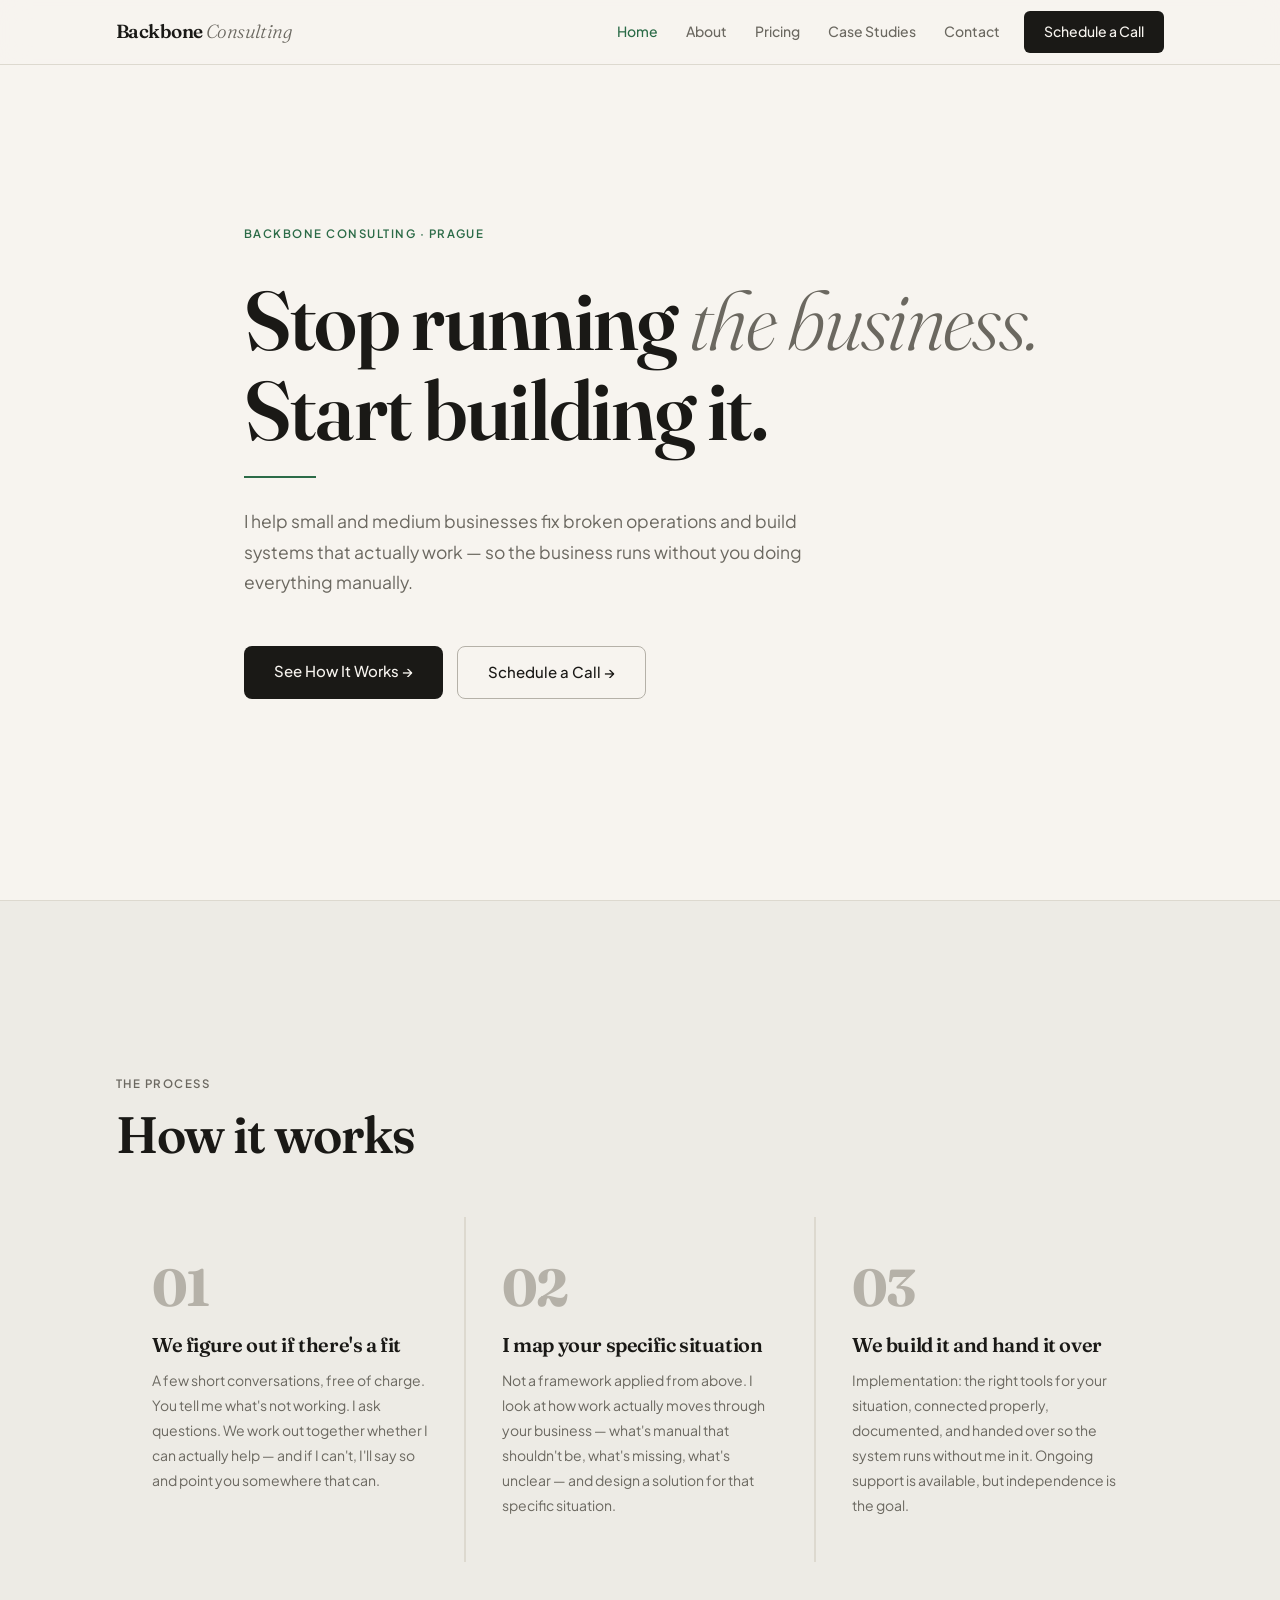
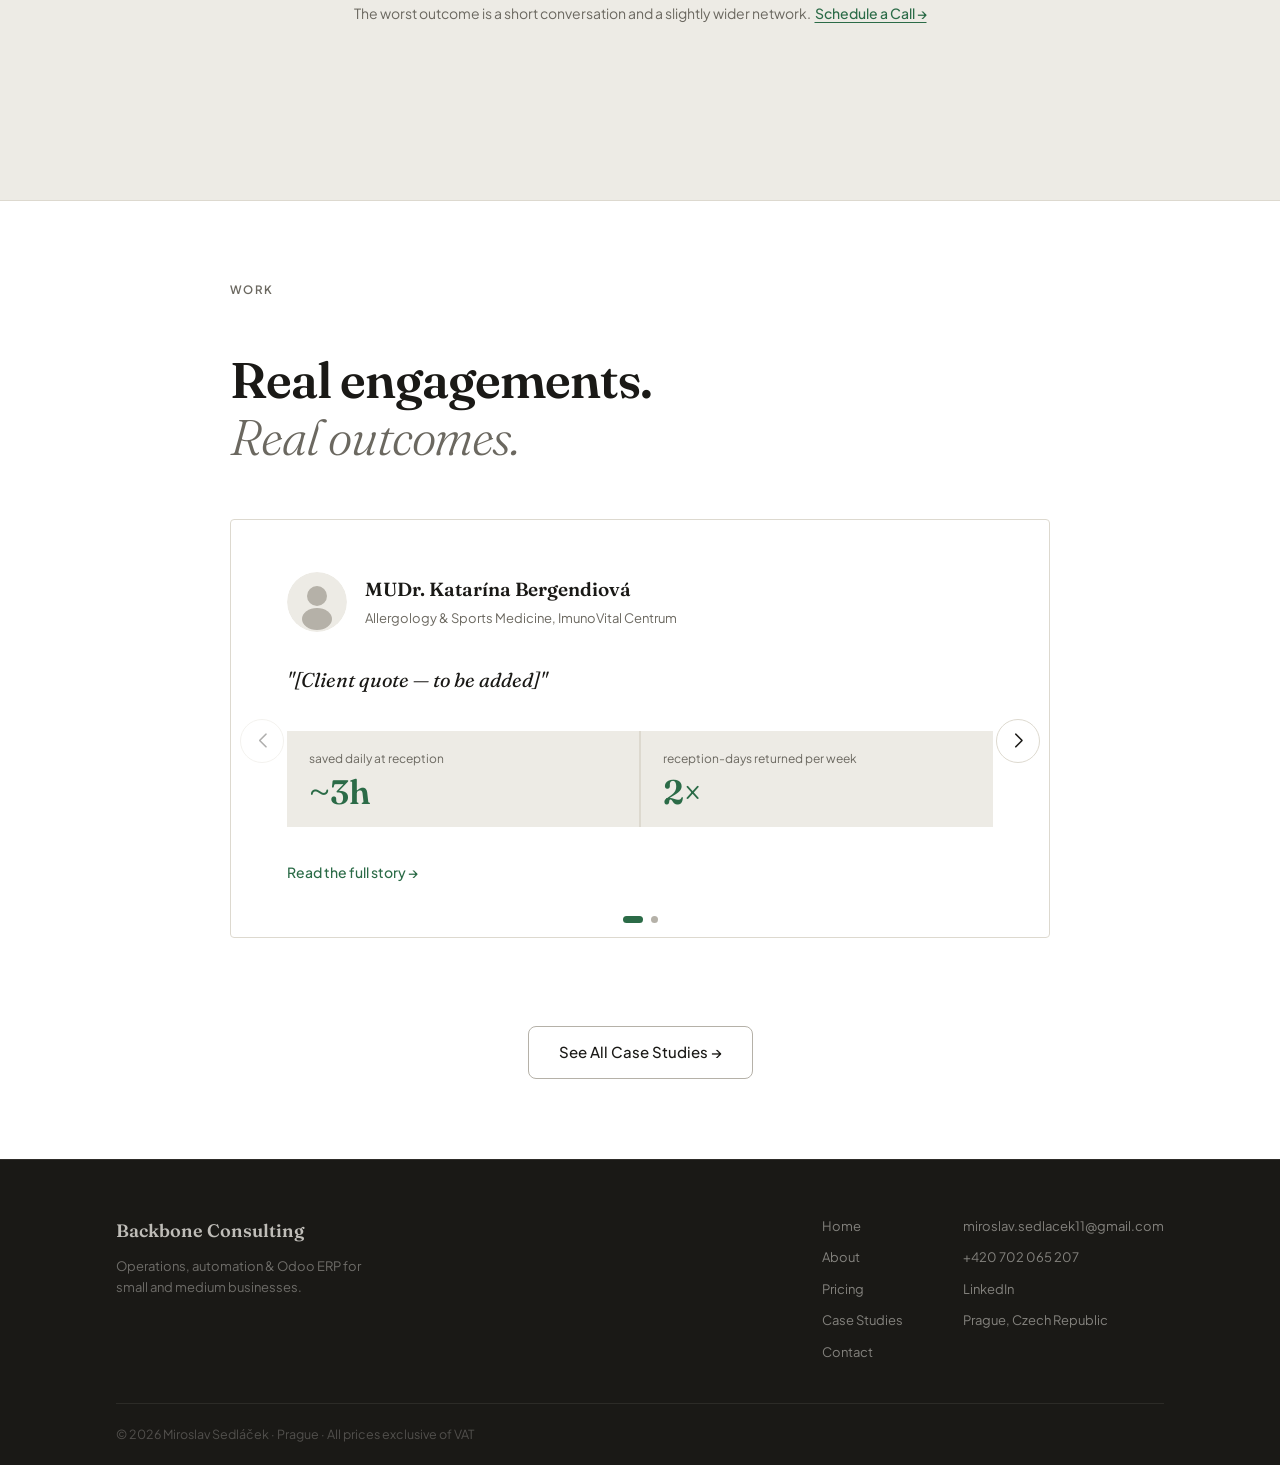
==== commit 6a48ea2e: "philosophy adjustment" ====
--- a/index.html
+++ b/index.html
@@ -3,13 +3,14 @@
 <head>
   <meta charset="UTF-8">
   <meta name="viewport" content="width=device-width, initial-scale=1.0">
-  <title>Backbone Consulting — Operations & Odoo ERP | Prague</title>
-  <meta name="description" content="Miroslav Sedláček helps small and medium businesses fix broken operations and implement Odoo ERP. Prague-based, fixed pricing, full accountability.">
-  <meta name="keywords" content="Odoo implementace, Odoo ERP, Praha, automation consulting, business operations, Czech Republic">
+  <title>Backbone Consulting — Embedded Operations | Prague</title>
+  <meta name="description" content="Backbone Consulting helps small businesses and early-stage founders fix broken operations and build systems that run without them. Prague-based. Embedded, not advisory.">
+  <meta name="keywords" content="operations consulting, business automation, process improvement, Praha, Czech Republic, embedded operator">
 
   <link rel="preconnect" href="https://fonts.googleapis.com">
   <link rel="preconnect" href="https://fonts.gstatic.com" crossorigin>
   <link href="https://fonts.googleapis.com/css2?family=Fraunces:ital,opsz,wght@0,9..144,300;0,9..144,400;0,9..144,600;0,9..144,700;1,9..144,300;1,9..144,400&family=Plus+Jakarta+Sans:wght@300;400;500;600&display=swap" rel="stylesheet">
+  <link rel="stylesheet" href="https://cdn.jsdelivr.net/npm/swiper@11/swiper-bundle.min.css" />
 
   <link rel="stylesheet" href="css/main.css">
   <link rel="stylesheet" href="css/home.css">
@@ -25,157 +26,151 @@
     <p class="eyebrow">Backbone Consulting · Prague</p>
     <h1>Stop running <em>the business.</em><br>Start building it.</h1>
     <div class="hero-rule"></div>
-    <p class="hero-sub">I help small and medium businesses fix broken operations and implement software that actually works — so the business runs without you doing everything manually.</p>
+    <p class="hero-sub">I help small and medium businesses fix broken operations and build systems that actually work — so the business runs without you doing everything manually.</p>
     <div class="hero-actions">
-      <a href="#about-snippet" class="btn btn-dark">See How It Works →</a>
+      <a href="#how-it-works" class="btn btn-dark">See How It Works →</a>
       <a href="contact.html" class="btn btn-outline">Schedule a Call →</a>
     </div>
   </div>
 </section>
 
 
-<!-- ══ ABOUT SNIPPET ══ -->
-<section class="snippet about-snippet" id="about-snippet">
+<!-- ══ HOW IT WORKS ══ -->
+<section class="snippet how-home-section" id="how-it-works">
   <div class="container">
-    <div class="about-snippet-grid">
+    <div class="how-home-header">
+      <p class="section-label">The process</p>
+      <h2>How it works</h2>
+    </div>
 
-      <div class="about-snippet-left">
-        <p class="section-label">Who I am</p>
-        <h2 class="snippet-heading">One person.<br><em>Full accountability.</em></h2>
-        <p>I've spent over ten years implementing software and fixing operations — not as a consultant who hands over a report and leaves, but as the person who stays until it actually works.</p>
-        <p>Implementation is never just configuration. It's understanding how people actually work, where the resistance will come from, and making sure the system fits the business — not the other way around.</p>
+    <div class="how-steps-home">
+      <div class="how-step-home reveal">
+        <div class="how-step-num">01</div>
+        <h3>We figure out if there's a fit</h3>
+        <p>A few short conversations, free of charge. You tell me what's not working. I ask questions. We work out together whether I can actually help — and if I can't, I'll say so and point you somewhere that can.</p>
+      </div>
+      <div class="how-step-home reveal">
+        <div class="how-step-num">02</div>
+        <h3>I map your specific situation</h3>
+        <p>Not a framework applied from above. I look at how work actually moves through your business — what's manual that shouldn't be, what's missing, what's unclear — and design a solution for that specific situation.</p>
+      </div>
+      <div class="how-step-home reveal">
+        <div class="how-step-num">03</div>
+        <h3>We build it and hand it over</h3>
+        <p>Implementation: the right tools for your situation, connected properly, documented, and handed over so the system runs without me in it. Ongoing support is available, but independence is the goal.</p>
+      </div>
+    </div>
 
-        <div class="service-tracks">
-          <div class="service-track">
-            <div class="service-track-badge">Track 1</div>
-            <div class="service-track-name">Operations &amp; Automation</div>
-            <div class="service-track-price">Assessment from €400</div>
-          </div>
-          <div class="service-track">
-            <div class="service-track-badge">Track 2</div>
-            <div class="service-track-name">Odoo ERP Implementation</div>
-            <div class="service-track-price">Discovery from €700</div>
-          </div>
-        </div>
-
-        <a href="about.html" class="btn btn-outline">Learn more about my background →</a>
-      </div>
-
-      <div class="about-snippet-right reveal">
-        <img src="assets/miroslav.JPG" alt="Miroslav Sedláček" class="about-photo-snippet">
-        <div class="about-snippet-stats">
-          <div class="about-stat">
-            <div class="about-stat-num">36</div>
-            <div class="about-stat-lbl">SaaS implementations at Mews</div>
-          </div>
-          <div class="about-stat">
-            <div class="about-stat-num">20+</div>
-            <div class="about-stat-lbl">Enterprise onboardings at Rossum</div>
-          </div>
-        </div>
-      </div>
-
-    </div>
+    <p class="how-closing">The worst outcome is a short conversation and a slightly wider network. &nbsp;<a href="contact.html">Schedule a Call →</a></p>
   </div>
 </section>
 
 
-<!-- ══ PRICING SNIPPET ══ -->
-<section class="snippet pricing-snippet" id="pricing-snippet">
+<!-- ══ CASE STUDIES CAROUSEL ══ -->
+<section class="snippet carousel-section" id="case-studies-carousel">
   <div class="container">
-    <div class="pricing-snippet-header">
-      <p class="section-label">Pricing</p>
-      <p class="pricing-snippet-note">Fixed fees. Defined scope. You always know what you're committing to before any work begins.</p>
+
+    <div class="carousel-section-header">
+      <p class="section-label">Work</p>
+    </div>
+    <h2 class="snippet-heading" style="margin-bottom: 52px;">Real engagements.<br><em>Real outcomes.</em></h2>
+
+    <div class="swiper-outer">
+      <div class="swiper testimonial-swiper">
+        <div class="swiper-wrapper">
+
+          <!-- Slide 1: ImunoVital Centrum -->
+          <div class="swiper-slide">
+            <div class="testimonial-card">
+              <div class="testimonial-header">
+                <!-- TODO: Replace with photo of MUDr. Katarína Bergendiová when available (permission required) -->
+                <svg class="testimonial-avatar" width="60" height="60" viewBox="0 0 60 60" xmlns="http://www.w3.org/2000/svg" aria-hidden="true">
+                  <circle cx="30" cy="30" r="30" fill="#EDEBE5"/>
+                  <circle cx="30" cy="24" r="10" fill="#B5B1A8"/>
+                  <ellipse cx="30" cy="47" rx="15" ry="11" fill="#B5B1A8"/>
+                </svg>
+                <div>
+                  <div class="testimonial-name">MUDr. Katarína Bergendiová</div>
+                  <div class="testimonial-role">Allergology &amp; Sports Medicine, ImunoVital Centrum</div>
+                </div>
+              </div>
+              <!-- TODO: Replace with direct testimonial quote from ImunoVital Centrum -->
+              <blockquote class="testimonial-quote">"[Client quote — to be added]"</blockquote>
+              <div class="testimonial-stats">
+                <div class="testimonial-stat">
+                  <div class="testimonial-stat-lbl">saved daily at reception</div>
+                  <div class="testimonial-stat-num">~3h</div>
+                </div>
+                <div class="testimonial-stat">
+                  <div class="testimonial-stat-lbl">reception-days returned per week</div>
+                  <div class="testimonial-stat-num">2×</div>
+                </div>
+              </div>
+              <a href="case-studies.html#immunovital-detail" class="testimonial-link">Read the full story →</a>
+            </div>
+          </div>
+
+          <!-- Slide 2: Placeholder -->
+          <div class="swiper-slide">
+            <div class="testimonial-card placeholder-card">
+              <div class="testimonial-header">
+                <svg class="testimonial-avatar" width="60" height="60" viewBox="0 0 60 60" xmlns="http://www.w3.org/2000/svg" aria-hidden="true">
+                  <circle cx="30" cy="30" r="30" fill="#EDEBE5"/>
+                  <circle cx="30" cy="24" r="10" fill="#DDD9CF"/>
+                  <ellipse cx="30" cy="47" rx="15" ry="11" fill="#DDD9CF"/>
+                </svg>
+                <div>
+                  <div class="testimonial-name">[Your name here]</div>
+                  <div class="testimonial-role">[Your business]</div>
+                </div>
+              </div>
+              <blockquote class="testimonial-quote">"[This card will be replaced with the next completed engagement.]"</blockquote>
+              <div class="testimonial-stats">
+                <div class="testimonial-stat">
+                  <div class="testimonial-stat-lbl">Coming soon</div>
+                  <div class="testimonial-stat-num">—</div>
+                </div>
+                <div class="testimonial-stat">
+                  <div class="testimonial-stat-lbl">Coming soon</div>
+                  <div class="testimonial-stat-num">—</div>
+                </div>
+              </div>
+            </div>
+          </div>
+
+        </div><!-- /.swiper-wrapper -->
+        <div class="swiper-pagination"></div>
+        <div class="swiper-button-prev"></div>
+        <div class="swiper-button-next"></div>
+      </div><!-- /.swiper -->
+    </div><!-- /.swiper-outer -->
+
+    <div class="carousel-cta-below">
+      <a href="case-studies.html" class="btn btn-outline">See All Case Studies →</a>
     </div>
 
-    <h2 class="snippet-heading" style="margin-bottom: 48px;">Straightforward pricing.<br><em>No surprises.</em></h2>
-
-    <div class="snippet-tiers">
-      <div class="tier reveal">
-        <div class="tier-name">Assessment</div>
-        <div class="tier-price">€400</div>
-        <div class="tier-fine">Fixed fee · paid upfront</div>
-        <div class="tier-desc">Discovery interview and written report — what to fix, which tools to use, what it will cost. Useful on its own.</div>
-      </div>
-      <div class="tier tier-featured reveal">
-        <div class="tier-name">Implementation</div>
-        <div class="tier-price">From €800</div>
-        <div class="tier-fine">50% upfront · 50% on delivery</div>
-        <div class="tier-desc">Scope confirmed in writing before you commit. Built, tested, and signed off. No ambiguity about when we're done.</div>
-      </div>
-      <div class="tier reveal">
-        <div class="tier-name">Ongoing Support</div>
-        <div class="tier-price">On request</div>
-        <div class="tier-fine">Monthly · for existing clients only</div>
-        <div class="tier-desc">Available after implementation. Keeps systems running and adapts as your business evolves.</div>
-      </div>
-    </div>
-
-    <div class="snippet-ctas">
-      <a href="pricing.html" class="btn btn-dark">See Full Pricing →</a>
-      <a href="contact.html" class="btn btn-outline">Schedule a Call →</a>
-    </div>
-  </div>
-</section>
-
-
-<!-- ══ CASE STUDIES SNIPPET ══ -->
-<section class="snippet case-snippet" id="case-snippet">
-  <div class="container">
-    <div class="case-snippet-header">
-      <p class="section-label">Work</p>
-    </div>
-
-    <h2 class="snippet-heading" style="margin-bottom: 48px;">Real businesses.<br><em>Real outcomes.</em></h2>
-
-    <div class="teaser-cards">
-      <div class="teaser-card reveal">
-        <div class="teaser-stats">
-          <div>
-            <div class="teaser-stat-num">~3h</div>
-            <div class="teaser-stat-lbl">saved daily at reception</div>
-          </div>
-          <div>
-            <div class="teaser-stat-num">2×</div>
-            <div class="teaser-stat-lbl">reception-days back per week</div>
-          </div>
-        </div>
-        <h3>ImunoVital Centrum</h3>
-        <p>Private allergy and sports medicine clinic in Bratislava. Reception was managing bookings entirely by hand. We implemented a self-service booking system and restructured the morning workflow — returning hours to reception and reducing gaps in the doctor's schedule.</p>
-        <div class="teaser-chips">
-          <span class="chip">Private clinic</span>
-          <span class="chip">Bratislava</span>
-          <span class="chip">Booking automation</span>
-        </div>
-      </div>
-
-      <div class="teaser-card teaser-placeholder reveal">
-        <div class="teaser-placeholder-inner">
-          <h3>[PLACEHOLDER]</h3>
-          <p>The next case study will appear here as engagements complete. Same format — client type, problem, outcome.</p>
-        </div>
-      </div>
-    </div>
-
-    <a href="case-studies.html" class="btn btn-outline">See All Case Studies →</a>
-  </div>
-</section>
-
-
-<!-- ══ CONTACT SNIPPET ══ -->
-<section class="snippet contact-snippet" id="contact-snippet">
-  <div class="container">
-    <div class="contact-snippet-inner">
-      <p class="section-label">Get in touch</p>
-      <h2>Let's start with a conversation.</h2>
-      <p>Tell me roughly what's not working. I'll tell you honestly whether I can help — and if not, point you in the right direction. No sales process, no pitch deck.</p>
-      <a href="contact.html" class="btn btn-green">Schedule a Call →</a>
-    </div>
   </div>
 </section>
 
 
 <div id="footer-placeholder"></div>
+<script src="https://cdn.jsdelivr.net/npm/swiper@11/swiper-bundle.min.js"></script>
+<script>
+  new Swiper('.testimonial-swiper', {
+    slidesPerView: 1,
+    spaceBetween: 0,
+    loop: false,
+    keyboard: { enabled: true },
+    pagination: {
+      el: '.swiper-pagination',
+      clickable: true,
+    },
+    navigation: {
+      nextEl: '.swiper-button-next',
+      prevEl: '.swiper-button-prev',
+    },
+  });
+</script>
 <script src="js/nav.js" defer></script>
 <script src="js/main.js" defer></script>
 </body>
--- a/css/home.css
+++ b/css/home.css
@@ -39,6 +39,7 @@
 }
 
 /* ── SNIPPET BASE ── */
+/* Shared by all full-height sections on the landing page */
 .snippet {
   min-height: 100vh;
   min-height: 100svh;
@@ -58,317 +59,269 @@
   color: var(--text-muted);
 }
 
-.snippet-sub {
-  font-size: 16px;
-  color: var(--text-muted);
-  line-height: 1.75;
-  max-width: 520px;
-  margin-bottom: 40px;
-}
-
 .snippet-ctas {
   display: flex;
   gap: 14px;
   flex-wrap: wrap;
 }
 
-/* ── ABOUT SNIPPET ── */
-.about-snippet {
-  background: var(--surface);
-}
-
-.about-snippet-grid {
-  display: grid;
-  grid-template-columns: 1fr 1fr;
-  gap: 80px;
-  align-items: center;
-  width: 100%;
-}
-
-.about-snippet-left .section-label { margin-bottom: 24px; }
-.about-snippet-left p {
-  font-size: 15.5px;
-  color: var(--text-muted);
-  line-height: 1.8;
-  margin-bottom: 14px;
-}
-
-.service-tracks {
-  display: grid;
-  grid-template-columns: 1fr 1fr;
-  gap: 12px;
-  margin: 28px 0 36px;
-}
-
-.service-track {
+/* ── HOW IT WORKS (landing page) ── */
+.how-home-section {
   background: var(--surface-alt);
-  border: 1px solid var(--border);
-  border-radius: 8px;
-  padding: 20px 20px;
-}
-.service-track-badge {
-  font-size: 10px;
-  font-weight: 600;
-  letter-spacing: .1em;
-  text-transform: uppercase;
-  color: var(--accent);
-  margin-bottom: 8px;
-}
-.service-track-name {
-  font-family: 'Fraunces', serif;
-  font-size: 17px;
-  font-weight: 600;
-  margin-bottom: 4px;
-  line-height: 1.2;
-}
-.service-track-price {
-  font-size: 12.5px;
-  color: var(--text-muted);
-}
-
-.about-snippet-right {
-  display: flex;
-  flex-direction: column;
-  gap: 0;
-}
-
-.about-photo-snippet {
-  width: 100%;
-  aspect-ratio: 4/5;
-  object-fit: cover;
-  object-position: center top;
-  border-radius: 4px;
-  border: 1px solid var(--border);
-  display: block;
-}
-
-.about-snippet-stats {
-  display: grid;
-  grid-template-columns: 1fr 1fr;
-  gap: 2px;
-  background: var(--border);
-  margin-top: 2px;
-}
-
-.about-stat {
-  background: var(--surface);
-  padding: 22px 24px;
-}
-.about-stat-num {
-  font-family: 'Fraunces', serif;
-  font-size: 38px;
-  font-weight: 600;
-  color: var(--accent);
-  line-height: 1;
-  margin-bottom: 4px;
-}
-.about-stat-lbl {
-  font-size: 12px;
-  color: var(--text-muted);
-  line-height: 1.4;
-}
-
-/* ── PRICING SNIPPET ── */
-.pricing-snippet {
-  background: var(--surface-alt);
-}
-
-.pricing-snippet-header {
-  display: flex;
-  justify-content: space-between;
-  align-items: flex-end;
-  margin-bottom: 48px;
-  gap: 40px;
-}
-
-.pricing-snippet-header .section-label { margin-bottom: 0; }
-
-.pricing-snippet-note {
-  font-size: 13px;
-  color: var(--text-muted);
-  text-align: right;
-  max-width: 280px;
-  line-height: 1.6;
-}
-
-.snippet-tiers {
+}
+
+.how-home-header {
+  margin-bottom: 52px;
+}
+
+.how-home-header .section-label {
+  margin-bottom: 12px;
+}
+
+.how-home-header h2 {
+  font-size: clamp(32px, 4vw, 52px);
+}
+
+.how-steps-home {
   display: grid;
   grid-template-columns: repeat(3, 1fr);
   gap: 2px;
   background: var(--border);
-  margin-bottom: 44px;
-}
-
-.tier {
+  margin-bottom: 40px;
+}
+
+.how-step-home {
+  background: var(--surface-alt);
+  padding: 44px 36px;
+}
+
+.how-step-num {
+  font-family: 'Fraunces', serif;
+  font-size: 52px;
+  font-weight: 700;
+  color: var(--border-strong);
+  line-height: 1;
+  margin-bottom: 20px;
+  letter-spacing: -.03em;
+}
+
+.how-step-home h3 {
+  font-size: 20px;
+  margin-bottom: 12px;
+}
+
+.how-step-home p {
+  font-size: 14px;
+  color: var(--text-muted);
+  line-height: 1.78;
+}
+
+.how-closing {
+  text-align: center;
+  font-size: 14px;
+  color: var(--text-muted);
+  line-height: 1.7;
+}
+
+.how-closing a {
+  color: var(--accent);
+  font-weight: 500;
+  text-decoration: underline;
+  text-underline-offset: 3px;
+  transition: color .18s;
+}
+.how-closing a:hover { color: var(--accent-dark); }
+
+/* ── CASE STUDIES CAROUSEL ── */
+.carousel-section {
   background: var(--surface);
-  padding: 40px 32px;
-}
-
-.tier-name {
-  font-family: 'Fraunces', serif;
-  font-size: 22px;
-  font-weight: 600;
-  margin-bottom: 6px;
-}
-
-.tier-price {
-  font-family: 'Fraunces', serif;
-  font-size: 40px;
-  font-weight: 600;
-  color: var(--accent);
-  line-height: 1;
-  letter-spacing: -.02em;
-  margin-bottom: 6px;
-}
-
-.tier-fine {
-  font-size: 12px;
-  color: var(--text-muted);
-  margin-bottom: 20px;
-}
-
-.tier-desc {
-  font-size: 13.5px;
-  color: var(--text-muted);
-  line-height: 1.68;
-}
-
-.tier.tier-featured {
-  background: var(--text);
-}
-.tier.tier-featured .tier-name { color: var(--bg); }
-.tier.tier-featured .tier-price { color: #6FCF97; }
-.tier.tier-featured .tier-fine { color: rgba(247,244,239,.4); }
-.tier.tier-featured .tier-desc { color: rgba(247,244,239,.65); }
-
-/* ── CASE STUDIES SNIPPET ── */
-.case-snippet {
-  background: var(--surface);
-}
-
-.case-snippet-header {
+  flex-direction: column;
+  justify-content: center;
+  gap: 0;
+}
+
+.carousel-section-header {
+  width: 100%;
+  margin-bottom: 52px;
   display: flex;
   justify-content: space-between;
   align-items: flex-end;
-  margin-bottom: 48px;
-}
-
-.teaser-cards {
+}
+
+.carousel-section-header .section-label {
+  margin-bottom: 0;
+}
+
+.carousel-section h2 {
+  font-size: clamp(30px, 4vw, 50px);
+  max-width: 480px;
+}
+.carousel-section h2 em {
+  font-style: italic;
+  font-weight: 300;
+  color: var(--text-muted);
+}
+
+.swiper-outer {
+  width: 100%;
+  max-width: 820px;
+  margin: 0 auto;
+  position: relative;
+  padding-bottom: 56px; /* room for pagination dots */
+}
+
+/* ── TESTIMONIAL CARD ── */
+.testimonial-card {
+  background: var(--surface);
+  border: 1px solid var(--border);
+  padding: 52px 56px;
+  border-radius: 4px;
+}
+
+.testimonial-header {
+  display: flex;
+  align-items: center;
+  gap: 18px;
+  margin-bottom: 32px;
+}
+
+.testimonial-avatar {
+  width: 60px;
+  height: 60px;
+  border-radius: 50%;
+  flex-shrink: 0;
+  object-fit: cover;
+  display: block;
+}
+
+.testimonial-name {
+  font-family: 'Fraunces', serif;
+  font-size: 19px;
+  font-weight: 600;
+  margin-bottom: 3px;
+}
+
+.testimonial-role {
+  font-size: 13px;
+  color: var(--text-muted);
+}
+
+.testimonial-quote {
+  font-family: 'Fraunces', serif;
+  font-size: 20px;
+  font-style: italic;
+  line-height: 1.55;
+  color: var(--text);
+  margin-bottom: 36px;
+  quotes: none;
+}
+
+.testimonial-stats {
   display: grid;
   grid-template-columns: repeat(2, 1fr);
   gap: 2px;
   background: var(--border);
-  margin-bottom: 44px;
-}
-
-.teaser-card {
-  background: var(--surface);
-  padding: 44px 40px;
-}
-
-.teaser-stats {
-  display: flex;
-  gap: 44px;
-  margin-bottom: 28px;
-}
-
-.teaser-stat-num {
+  margin-bottom: 32px;
+}
+
+.testimonial-stat {
+  background: var(--surface-alt);
+  padding: 18px 22px;
+}
+
+.testimonial-stat-lbl {
+  font-size: 12px;
+  color: var(--text-muted);
+  margin-bottom: 6px;
+}
+
+.testimonial-stat-num {
   font-family: 'Fraunces', serif;
-  font-size: 52px;
+  font-size: 34px;
   font-weight: 600;
   color: var(--accent);
   line-height: 1;
 }
-.teaser-stat-lbl {
-  font-size: 12px;
-  color: var(--text-muted);
-  margin-top: 4px;
-}
-
-.teaser-card h3 {
-  font-size: 26px;
-  margin-bottom: 10px;
-}
-
-.teaser-card p {
+
+.testimonial-link {
+  display: inline-flex;
+  align-items: center;
+  gap: 6px;
   font-size: 14px;
-  color: var(--text-muted);
-  line-height: 1.75;
-  margin-bottom: 24px;
-}
-
-.teaser-chips {
-  display: flex;
-  flex-wrap: wrap;
-  gap: 6px;
-}
-
-.teaser-placeholder {
-  background: var(--surface-alt);
-  border: 2px dashed var(--border-strong);
-  display: flex;
-  align-items: center;
-  justify-content: center;
-}
-
-.teaser-placeholder-inner {
+  font-weight: 500;
+  color: var(--accent);
+  transition: gap .18s;
+}
+.testimonial-link:hover { gap: 10px; }
+
+/* Placeholder card */
+.placeholder-card { background: var(--surface-alt); border-color: var(--border); }
+.placeholder-card .testimonial-quote { color: var(--text-muted); }
+.placeholder-card .testimonial-link { display: none; }
+.placeholder-card .testimonial-stat-num { color: var(--border-strong); }
+
+/* Swiper overrides */
+.testimonial-swiper {
+  overflow: hidden;
+}
+
+.swiper-button-prev,
+.swiper-button-next {
+  color: var(--text);
+  --swiper-navigation-size: 20px;
+  width: 44px;
+  height: 44px;
+  background: var(--surface);
+  border: 1px solid var(--border);
+  border-radius: 50%;
+  transition: border-color .18s, color .18s;
+}
+.swiper-button-prev:hover,
+.swiper-button-next:hover {
+  color: var(--accent);
+  border-color: var(--accent);
+}
+.swiper-button-prev::after,
+.swiper-button-next::after {
+  font-size: 14px;
+  font-weight: 700;
+}
+
+.swiper-pagination-bullet {
+  background: var(--border-strong);
+  opacity: 1;
+  width: 7px;
+  height: 7px;
+}
+.swiper-pagination-bullet-active {
+  background: var(--accent);
+  width: 20px;
+  border-radius: 4px;
+  transition: width .25s;
+}
+
+.carousel-cta-below {
   text-align: center;
-  padding: 60px 40px;
-  color: var(--text-muted);
-}
-.teaser-placeholder-inner h3 {
-  font-size: 18px;
-  margin-bottom: 8px;
-  color: var(--border-strong);
-}
-.teaser-placeholder-inner p { font-size: 13px; }
-
-/* ── CONTACT SNIPPET ── */
-.contact-snippet {
-  background: var(--text);
-  border-top: none;
-}
-
-.contact-snippet-inner {
-  text-align: center;
-  max-width: 680px;
-  margin: 0 auto;
-}
-
-.contact-snippet .section-label {
-  color: rgba(247, 244, 239, .38);
-  margin-bottom: 24px;
-}
-
-.contact-snippet h2 {
-  font-size: clamp(34px, 5vw, 60px);
-  color: var(--bg);
-  margin-bottom: 20px;
-}
-
-.contact-snippet p {
-  font-size: 17px;
-  color: rgba(247, 244, 239, .55);
-  margin-bottom: 44px;
-  line-height: 1.72;
+  margin-top: 32px;
 }
 
 /* ── RESPONSIVE ── */
 @media (max-width: 960px) {
-  .about-snippet-grid { grid-template-columns: 1fr; gap: 48px; }
-  .about-snippet-right { order: -1; }
-  .about-photo-snippet { aspect-ratio: 3/2; object-position: center 25%; max-height: 340px; }
-  .snippet-tiers { grid-template-columns: 1fr; }
-  .teaser-cards { grid-template-columns: 1fr; }
-  .pricing-snippet-header { flex-direction: column; align-items: flex-start; }
-  .pricing-snippet-note { text-align: left; }
+  .how-steps-home { grid-template-columns: 1fr; }
+  .carousel-section-header { flex-direction: column; align-items: flex-start; gap: 16px; }
+}
+
+@media (max-width: 768px) {
+  .swiper-outer { max-width: 100%; }
+  .testimonial-card { padding: 36px 28px; }
+  .swiper-button-prev,
+  .swiper-button-next { display: none; }
 }
 
 @media (max-width: 600px) {
   .snippet { padding: 64px 0; }
   .hero { padding: calc(var(--nav-height) + 24px) 0 64px; }
-  .service-tracks { grid-template-columns: 1fr; }
-  .teaser-stats { gap: 28px; }
-  .teaser-stat-num { font-size: 40px; }
-  .about-snippet-stats { grid-template-columns: 1fr 1fr; }
-}
+  .how-step-home { padding: 32px 24px; }
+  .testimonial-stats { grid-template-columns: 1fr 1fr; }
+  .testimonial-stat-num { font-size: 28px; }
+}
